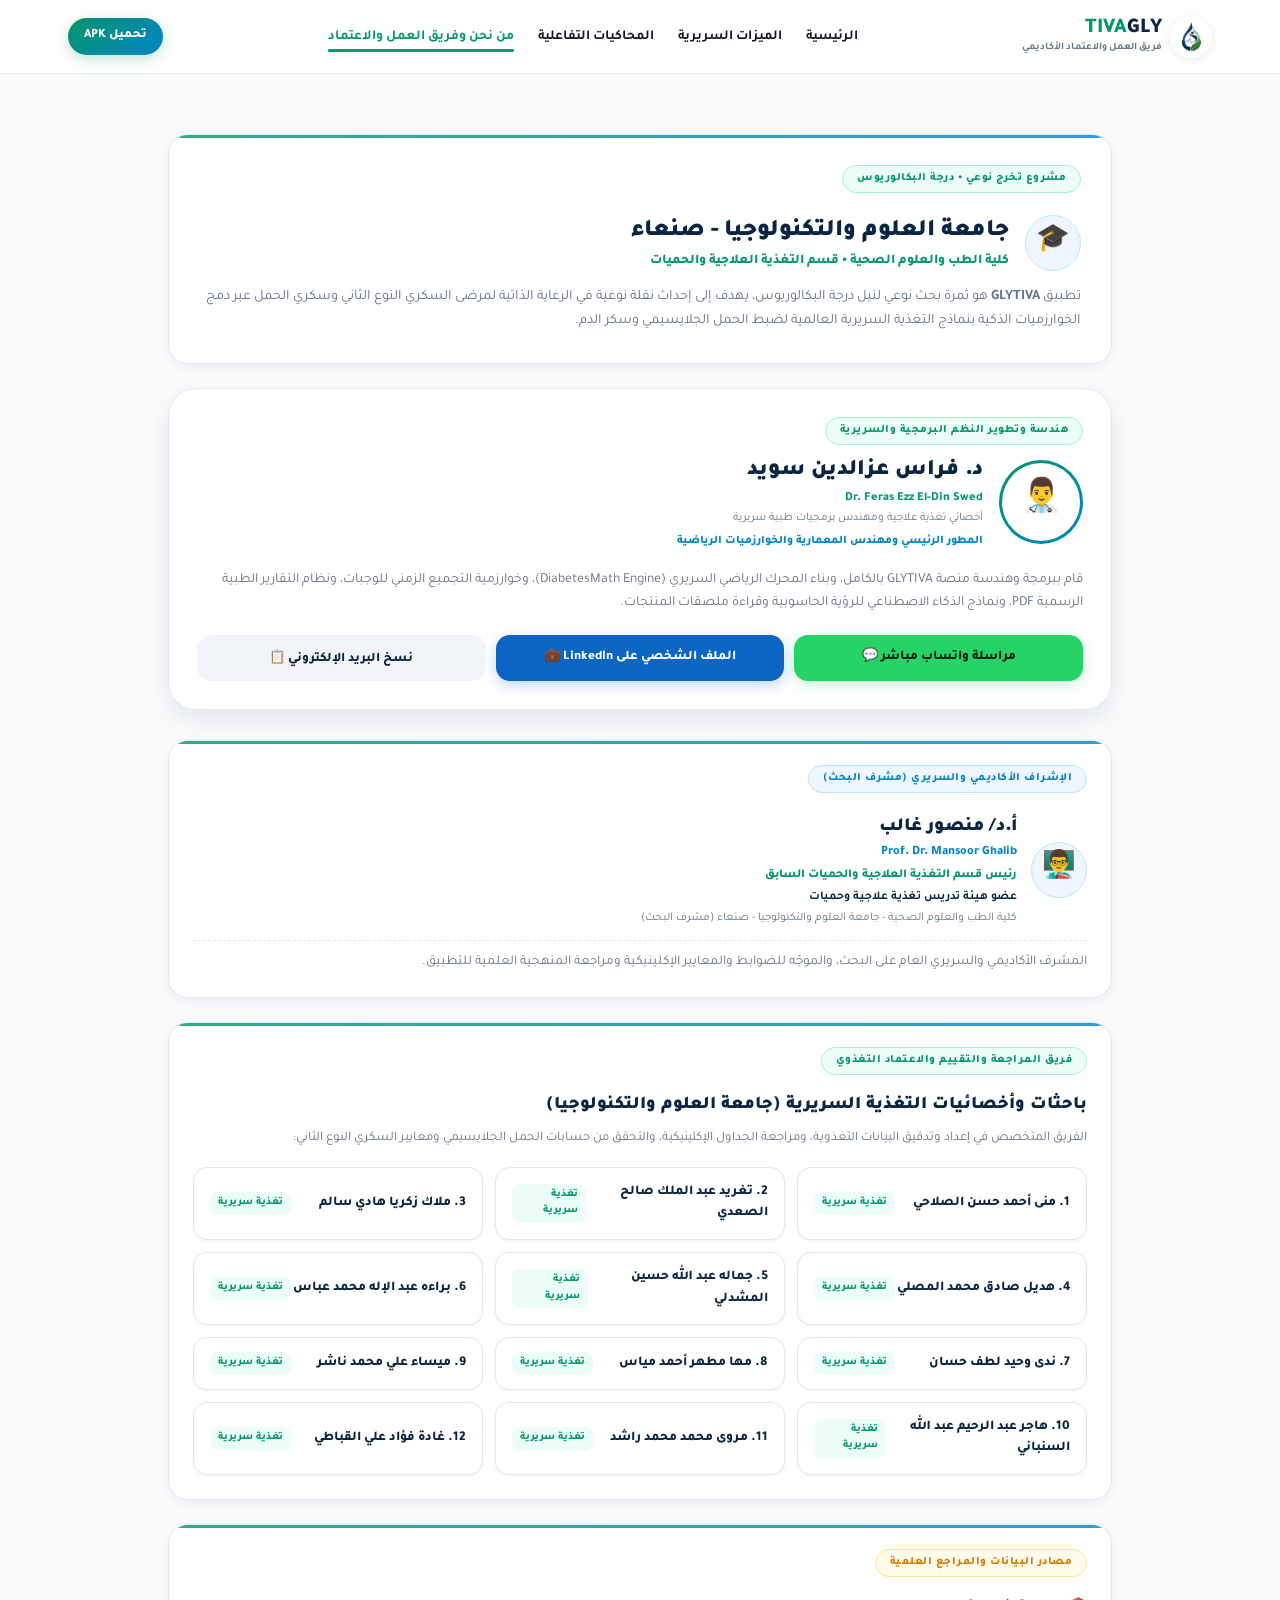
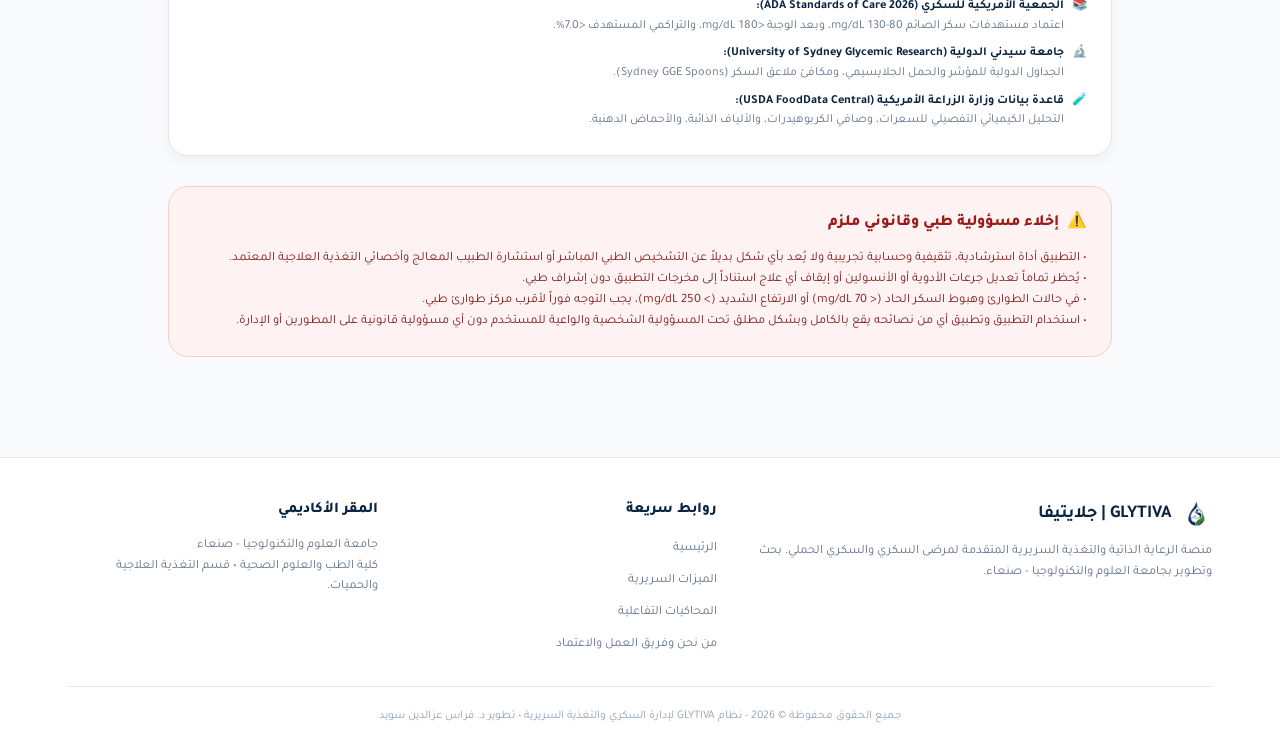
==== about.html @ 6c78ed5d "Update developer title: remove university affiliation" ====
<!DOCTYPE html>
<html lang="ar" dir="rtl">
<head>
  <meta charset="UTF-8">
  <meta name="viewport" content="width=device-width, initial-scale=1.0">
  <title>من نحن والاعتماد الأكاديمي | GLYTIVA جلايتيفا</title>
  <meta name="description" content="فريق العمل، الإشراف الأكاديمي، وباحثو التغذية العلاجية لمشروع GLYTIVA بجامعة العلوم والتكنولوجيا - صنعاء">
  <link rel="icon" type="image/png" href="assets/images/logo.png">
  <link rel="stylesheet" href="css/style.css">
  <link rel="stylesheet" href="css/components.css">
</head>
<body>

  <!-- Site Header -->
  <header class="site-header">
    <div class="container nav-container">
      <a href="index.html" class="brand-logo-link">
        <img src="assets/images/logo.png" alt="GLYTIVA Logo" class="brand-logo-img">
        <div class="brand-text-group">
          <div class="brand-name">
            <span class="gly">GLY</span><span class="tiva">TIVA</span>
          </div>
          <span class="brand-tagline">فريق العمل والاعتماد الأكاديمي</span>
        </div>
      </a>

      <!-- Desktop Nav Menu -->
      <ul class="desktop-nav-menu">
        <li><a href="index.html">الرئيسية</a></li>
        <li><a href="index.html#features">الميزات السريرية</a></li>
        <li><a href="index.html#interactive-suite">المحاكيات التفاعلية</a></li>
        <li><a href="about.html" class="active">من نحن وفريق العمل والاعتماد</a></li>
      </ul>

      <!-- Action & Mobile Toggle -->
      <div class="header-action-btns">
        <a href="index.html#download" class="btn-download-nav">
          <span>تحميل APK</span>
        </a>
        <button class="mobile-menu-toggle" id="mobile-toggle" aria-label="القائمة">
          <span></span>
          <span></span>
          <span></span>
        </button>
      </div>
    </div>

    <!-- Mobile Drawer Menu -->
    <div class="mobile-drawer" id="mobile-drawer">
      <a href="index.html"><span>الرئيسية</span><span>🏠</span></a>
      <a href="index.html#features"><span>الميزات السريرية الـ 7</span><span>✨</span></a>
      <a href="index.html#interactive-suite"><span>المحاكيات التفاعلية</span><span>🧮</span></a>
      <a href="about.html" class="active"><span>من نحن وفريق العمل والاعتماد</span><span>👥</span></a>
      <button type="button" class="btn-hero-primary btn-download-trigger" style="margin-top: 6px; width: 100%; border: none; cursor: pointer; padding: 12px; font-size: 0.9rem;">
        <svg width="18" height="18" viewBox="0 0 24 24" fill="none" stroke="currentColor" stroke-width="2.5"><path d="M21 15v4a2 2 0 0 1-2 2H5a2 2 0 0 1-2-2v-4"/><polyline points="7 10 12 15 17 10"/><line x1="12" y1="15" x2="12" y2="3"/></svg>
        <span>تحميل التطبيق (قريباً بإذن الله)</span>
      </button>
    </div>
  </header>

  <!-- Main Content Container -->
  <main class="section-wrapper bg-subtle">
    <div class="container" style="max-width: 1000px;">

      <!-- Academic Project Banner (UST) -->
      <div class="light-feature-card" style="margin-bottom: 24px; padding: 30px;">
        <span class="section-tag-pill">مشروع تخرج نوعي • درجة البكالوريوس</span>
        <div style="display: flex; flex-wrap: wrap; align-items: center; gap: 16px; margin: 12px 0;">
          <div style="width: 56px; height: 56px; border-radius: 50%; background: #EFF6FF; display: flex; align-items: center; justify-content: center; font-size: 1.8rem; border: 1px solid #BAE6FD;">
            🎓
          </div>
          <div>
            <h1 style="font-size: 1.6rem; font-weight: 900; color: var(--primary-navy);">جامعة العلوم والتكنولوجيا - صنعاء</h1>
            <p style="font-size: 0.9rem; color: var(--accent-emerald); font-weight: 800;">
              كلية الطب والعلوم الصحية • قسم التغذية العلاجية والحميات
            </p>
          </div>
        </div>
        <p style="font-size: 0.95rem; color: var(--text-muted); line-height: 1.7;">
          تطبيق <strong>GLYTIVA</strong> هو ثمرة بحث نوعي لنيل درجة البكالوريوس، يهدف إلى إحداث نقلة نوعية في الرعاية الذاتية لمرضى السكري النوع الثاني وسكري الحمل عبر دمج الخوارزميات الذكية بنماذج التغذية السريرية العالمية لضبط الحمل الجلايسيمي وسكر الدم.
        </p>
      </div>

      <!-- Lead Software Developer Spotlight Card -->
      <div class="developer-profile-hero" id="developer">
        <span class="section-tag-pill">هندسة وتطوير النظم البرمجية والسريرية</span>
        <div class="dev-hero-header">
          <div class="dev-avatar-box">
            <div class="dev-avatar-inner">👨‍⚕️</div>
          </div>
          <div>
            <h2 class="dev-title-name">د. فراس عزالدين سويد</h2>
            <div class="dev-role-badge">Dr. Feras Ezz El-Din Swed</div>
            <div class="dev-uni">أخصائي تغذية علاجية ومهندس برمجيات طبية سريرية</div>
            <div style="font-size: 0.78rem; font-weight: 800; color: var(--primary-blue); margin-top: 4px;">
              المطور الرئيسي ومهندس المعمارية والخوارزميات الرياضية
            </div>
          </div>
        </div>

        <p style="font-size: 0.92rem; color: var(--text-muted); line-height: 1.7; margin-bottom: 20px;">
          قام ببرمجة وهندسة منصة GLYTIVA بالكامل، وبناء المحرك الرياضي السريري (DiabetesMath Engine)، وخوارزمية التجميع الزمني للوجبات، ونظام التقارير الطبية الرسمية PDF، ونماذج الذكاء الاصطناعي للرؤية الحاسوبية وقراءة ملصقات المنتجات.
        </p>

        <div class="dev-action-row">
          <a href="https://wa.me/967737972946" target="_blank" class="btn-contact-light whatsapp">
            <span>مراسلة واتساب مباشر 💬</span>
          </a>
          <a href="https://www.linkedin.com/in/feras-swed-722383205/" target="_blank" class="btn-contact-light linkedin">
            <span>الملف الشخصي على LinkedIn 💼</span>
          </a>
          <button type="button" onclick="copyToClipboard('ferasswed2022@gmail.com', 'تم نسخ البريد الإلكتروني: ferasswed2022@gmail.com')" class="btn-contact-light email" style="cursor: pointer; border: none; font-family: var(--font-ar);">
            <span>نسخ البريد الإلكتروني 📋</span>
          </button>
        </div>
      </div>

      <!-- Academic & Clinical Supervisor -->
      <div class="light-feature-card" style="margin-bottom: 24px;">
        <span class="section-tag-pill" style="background: #EFF6FF; border-color: #BAE6FD; color: #0284C7;">
          الإشراف الأكاديمي والسريري (مشرف البحث)
        </span>
        <div style="display: flex; align-items: center; gap: 14px; margin: 12px 0;">
          <div style="width: 56px; height: 56px; border-radius: 50%; background: #EFF6FF; display: flex; align-items: center; justify-content: center; font-size: 1.8rem; border: 1px solid #BAE6FD; flex-shrink: 0;">
            👨‍🏫
          </div>
          <div>
            <h3 style="font-size: 1.25rem; font-weight: 900; color: var(--primary-navy);">أ.د/ منصور غالب</h3>
            <div style="font-size: 0.85rem; color: #0284C7; font-weight: 800;">Prof. Dr. Mansoor Ghalib</div>
            <div style="font-size: 0.82rem; font-weight: 800; color: var(--accent-emerald); margin-top: 3px;">
              رئيس قسم التغذية العلاجية والحميات السابق
            </div>
            <div style="font-size: 0.8rem; color: var(--primary-navy); font-weight: 700; margin-top: 2px;">
              عضو هيئة تدريس تغذية علاجية وحميات
            </div>
            <div style="font-size: 0.78rem; color: var(--text-muted); margin-top: 2px;">
              كلية الطب والعلوم الصحية - جامعة العلوم والتكنولوجيا - صنعاء (مشرف البحث)
            </div>
          </div>
        </div>
        <p style="font-size: 0.9rem; color: var(--text-muted); line-height: 1.65; margin-top: 10px; border-top: 1px dashed var(--border-subtle); padding-top: 10px;">
          المشرف الأكاديمي والسريري العام على البحث، والموجّه للضوابط والمعايير الإكلينيكية ومراجعة المنهجية العلمية للتطبيق.
        </p>
      </div>

      <!-- Clinical Nutrition Team Honor Board (12 Members) -->
      <div class="light-feature-card" style="margin-bottom: 24px;">
        <span class="section-tag-pill">فريق المراجعة والتقييم والاعتماد التغذوي</span>
        <h3 style="font-size: 1.2rem; font-weight: 900; color: var(--primary-navy); margin: 8px 0;">
          باحثات وأخصائيات التغذية السريرية (جامعة العلوم والتكنولوجيا)
        </h3>
        <p style="font-size: 0.88rem; color: var(--text-muted); margin-bottom: 18px;">
          الفريق المتخصص في إعداد وتدقيق البيانات التغذوية، ومراجعة الجداول الإكلينيكية، والتحقق من حسابات الحمل الجلايسيمي ومعايير السكري النوع الثاني:
        </p>

        <div class="dietitians-grid">
          <div class="dietitian-tile">
            <span class="d-name">1. منى أحمد حسن الصلاحي</span>
            <span class="d-badge">تغذية سريرية</span>
          </div>
          <div class="dietitian-tile">
            <span class="d-name">2. تغريد عبد الملك صالح الصعدي</span>
            <span class="d-badge">تغذية سريرية</span>
          </div>
          <div class="dietitian-tile">
            <span class="d-name">3. ملاك زكريا هادي سالم</span>
            <span class="d-badge">تغذية سريرية</span>
          </div>
          <div class="dietitian-tile">
            <span class="d-name">4. هديل صادق محمد المصلي</span>
            <span class="d-badge">تغذية سريرية</span>
          </div>
          <div class="dietitian-tile">
            <span class="d-name">5. جماله عبد الله حسين المشدلي</span>
            <span class="d-badge">تغذية سريرية</span>
          </div>
          <div class="dietitian-tile">
            <span class="d-name">6. براءه عبد الإله محمد عباس</span>
            <span class="d-badge">تغذية سريرية</span>
          </div>
          <div class="dietitian-tile">
            <span class="d-name">7. ندى وحيد لطف حسان</span>
            <span class="d-badge">تغذية سريرية</span>
          </div>
          <div class="dietitian-tile">
            <span class="d-name">8. مها مطهر أحمد مياس</span>
            <span class="d-badge">تغذية سريرية</span>
          </div>
          <div class="dietitian-tile">
            <span class="d-name">9. ميساء علي محمد ناشر</span>
            <span class="d-badge">تغذية سريرية</span>
          </div>
          <div class="dietitian-tile">
            <span class="d-name">10. هاجر عبد الرحيم عبد الله السنباني</span>
            <span class="d-badge">تغذية سريرية</span>
          </div>
          <div class="dietitian-tile">
            <span class="d-name">11. مروى محمد محمد راشد</span>
            <span class="d-badge">تغذية سريرية</span>
          </div>
          <div class="dietitian-tile">
            <span class="d-name">12. غادة فؤاد علي القباطي</span>
            <span class="d-badge">تغذية سريرية</span>
          </div>
        </div>
      </div>

      <!-- Scientific Data Sources -->
      <div class="light-feature-card">
        <span class="section-tag-pill" style="background: #FFFBEB; border-color: #FDE68A; color: #D97706;">
          مصادر البيانات والمراجع العلمية
        </span>
        <ul class="card-bullet-list" style="margin-top: 12px;">
          <li>
            <span class="check">📚</span>
            <div>
              <strong style="color: var(--primary-navy);">الجمعية الأمريكية للسكري (ADA Standards of Care 2026):</strong>
              <div style="font-size: 0.82rem; color: var(--text-muted);">اعتماد مستهدفات سكر الصائم 80-130 mg/dL، وبعد الوجبة &lt;180 mg/dL، والتراكمي المستهدف &lt;7.0%.</div>
            </div>
          </li>
          <li>
            <span class="check">🔬</span>
            <div>
              <strong style="color: var(--primary-navy);">جامعة سيدني الدولية (University of Sydney Glycemic Research):</strong>
              <div style="font-size: 0.82rem; color: var(--text-muted);">الجداول الدولية للمؤشر والحمل الجلايسيمي، ومكافئ ملاعق السكر (Sydney GGE Spoons).</div>
            </div>
          </li>
          <li>
            <span class="check">🧪</span>
            <div>
              <strong style="color: var(--primary-navy);">قاعدة بيانات وزارة الزراعة الأمريكية (USDA FoodData Central):</strong>
              <div style="font-size: 0.82rem; color: var(--text-muted);">التحليل الكيميائي التفصيلي للسعرات، وصافي الكربوهيدرات، والألياف الذائبة، والأحماض الدهنية.</div>
            </div>
          </li>
        </ul>
      </div>

      <!-- Legal & Medical Disclaimer -->
      <div class="disclaimer-box-light">
        <h4><span>⚠️</span> إخلاء مسؤولية طبي وقانوني ملزم</h4>
        <p>
          • التطبيق أداة استرشادية، تثقيفية وحسابية تجريبية ولا يُعد بأي شكل بديلاً عن التشخيص الطبي المباشر أو استشارة الطبيب المعالج وأخصائي التغذية العلاجية المعتمد.<br>
          • يُحظر تماماً تعديل جرعات الأدوية أو الأنسولين أو إيقاف أي علاج استناداً إلى مخرجات التطبيق دون إشراف طبي.<br>
          • في حالات الطوارئ وهبوط السكر الحاد (&lt; 70 mg/dL) أو الارتفاع الشديد (&gt; 250 mg/dL)، يجب التوجه فوراً لأقرب مركز طوارئ طبي.<br>
          • استخدام التطبيق وتطبيق أي من نصائحه يقع بالكامل وبشكل مطلق تحت المسؤولية الشخصية والواعية للمستخدم دون أي مسؤولية قانونية على المطورين أو الإدارة.
        </p>
      </div>

    </div>
  </main>

  <!-- Site Footer -->
  <footer class="main-site-footer">
    <div class="container">
      <div class="footer-top-grid">
        <div class="footer-col">
          <div style="display: flex; align-items: center; gap: 8px; margin-bottom: 12px;">
            <img src="assets/images/logo.png" alt="GLYTIVA" style="width: 32px; height: 32px; border-radius: 50%;">
            <strong style="font-size: 1.2rem; color: var(--primary-navy);">GLYTIVA | جلايتيفا</strong>
          </div>
          <p style="font-size: 0.85rem; color: var(--text-muted); line-height: 1.6;">
            منصة الرعاية الذاتية والتغذية السريرية المتقدمة لمرضى السكري والسكري الحملي. بحث وتطوير بجامعة العلوم والتكنولوجيا - صنعاء.
          </p>
        </div>

        <div class="footer-col">
          <h4>روابط سريعة</h4>
          <ul class="footer-links">
            <li><a href="index.html">الرئيسية</a></li>
            <li><a href="index.html#features">الميزات السريرية</a></li>
            <li><a href="index.html#interactive-suite">المحاكيات التفاعلية</a></li>
            <li><a href="about.html">من نحن وفريق العمل والاعتماد</a></li>
          </ul>
        </div>

        <div class="footer-col">
          <h4>المقر الأكاديمي</h4>
          <p style="font-size: 0.85rem; color: var(--text-muted); line-height: 1.6;">
            جامعة العلوم والتكنولوجيا - صنعاء<br>
            كلية الطب والعلوم الصحية • قسم التغذية العلاجية والحميات.
          </p>
        </div>
      </div>

      <div class="footer-bottom-bar">
        جميع الحقوق محفوظة © 2026 - نظام GLYTIVA لإدارة السكري والتغذية السريرية • تطوير د. فراس عزالدين سويد
      </div>
    </div>
  </footer>

  <script src="js/main.js"></script>
</body>
</html>
---- css/style.css ----
/* ==========================================================================
   GLYTIVA | جلايتيفا - Luxury Light Medical SaaS Landing Page Stylesheet
   Full-Width Responsive Web Design (Mobile-First & Desktop Optimized)
   ========================================================================== */

@import url('https://fonts.googleapis.com/css2?family=Tajawal:wght@300;400;500;700;800;900&family=Plus+Jakarta+Sans:wght@400;600;700;800&display=swap');

:root {
  /* Clean Light Medical Palette */
  --bg-body: #F8FAFC;
  --bg-surface: #FFFFFF;
  --bg-subtle: #F1F5F9;
  --bg-emerald-soft: #ECFDF5;
  --bg-sky-soft: #F0F9FF;
  --bg-red-soft: #FEF2F2;
  --bg-gold-soft: #FFFBEB;

  --text-main: #0F172A;
  --text-heading: #0A2540;
  --text-muted: #64748B;
  --text-light: #94A3B8;

  --primary-navy: #0A2540;
  --primary-blue: #0284C7;
  --primary-blue-dark: #0369A1;
  --accent-emerald: #059669;
  --accent-emerald-light: #10B981;
  --accent-mint: #0D9488;
  --accent-gold: #D97706;
  --accent-red: #DC2626;

  --border-subtle: #E2E8F0;
  --border-medium: #CBD5E1;
  --border-emerald: #A7F3D0;
  --border-sky: #BAE6FD;

  --font-ar: 'Tajawal', -apple-system, BlinkMacSystemFont, sans-serif;
  --font-en: 'Plus Jakarta Sans', sans-serif;

  --shadow-xs: 0 1px 3px rgba(0, 0, 0, 0.05);
  --shadow-sm: 0 4px 12px rgba(15, 23, 42, 0.05);
  --shadow-md: 0 10px 25px rgba(15, 23, 42, 0.08);
  --shadow-lg: 0 20px 40px rgba(15, 23, 42, 0.12);
  --shadow-emerald: 0 8px 25px rgba(5, 150, 105, 0.2);

  --radius-sm: 8px;
  --radius-md: 14px;
  --radius-lg: 20px;
  --radius-xl: 28px;
  --radius-full: 9999px;

  --header-height: 74px;
}

/* --------------------------------------------------------------------------
   Reset & Global Typography
   -------------------------------------------------------------------------- */
*, *::before, *::after {
  box-sizing: border-box;
  margin: 0;
  padding: 0;
  -webkit-tap-highlight-color: transparent;
}

html {
  font-family: var(--font-ar);
  direction: rtl;
  text-align: right;
  background-color: var(--bg-body);
  color: var(--text-main);
  scroll-behavior: smooth;
  font-size: 15px;
}

body {
  min-height: 100vh;
  background-color: var(--bg-body);
  color: var(--text-main);
  overflow-x: hidden;
  line-height: 1.6;
}

/* Standard Container */
.container {
  width: 100%;
  max-width: 1200px;
  margin: 0 auto;
  padding: 0 18px;
}

@media (min-width: 768px) {
  .container {
    padding: 0 28px;
  }
}

/* --------------------------------------------------------------------------
   Top Navigation Bar (Full Responsive & Mobile Perfect)
   -------------------------------------------------------------------------- */
.site-header {
  position: sticky;
  top: 0;
  width: 100%;
  height: var(--header-height);
  background: rgba(255, 255, 255, 0.95);
  backdrop-filter: blur(16px);
  -webkit-backdrop-filter: blur(16px);
  border-bottom: 1px solid var(--border-subtle);
  z-index: 1000;
  transition: all 0.3s ease;
}

.site-header .nav-container {
  display: flex;
  align-items: center;
  justify-content: space-between;
  height: 100%;
  gap: 12px;
}

.brand-logo-link {
  display: flex;
  align-items: center;
  gap: 8px;
  text-decoration: none;
  min-width: 0;
  flex-shrink: 1;
}

.brand-logo-img {
  width: 36px;
  height: 36px;
  border-radius: var(--radius-full);
  background: #FFFFFF;
  padding: 2px;
  box-shadow: 0 2px 8px rgba(0, 0, 0, 0.08);
  object-fit: contain;
  flex-shrink: 0;
}

@media (min-width: 768px) {
  .brand-logo-img {
    width: 42px;
    height: 42px;
  }
}

.brand-text-group {
  display: flex;
  flex-direction: column;
  min-width: 0;
}

.brand-name {
  font-size: 1.25rem;
  font-weight: 900;
  line-height: 1.1;
  display: flex;
  align-items: center;
  white-space: nowrap;
}

@media (min-width: 768px) {
  .brand-name {
    font-size: 1.4rem;
  }
}

.brand-name .gly {
  color: var(--primary-navy);
}

.brand-name .tiva {
  color: var(--accent-emerald);
}

.brand-tagline {
  font-size: 0.68rem;
  color: var(--text-muted);
  font-weight: 700;
  white-space: nowrap;
  display: none; /* Hide on mobile to avoid line breaking */
}

@media (min-width: 768px) {
  .brand-tagline {
    display: block; /* Show on tablets and desktop */
  }
}

/* Desktop Navigation Menu */
.desktop-nav-menu {
  display: none;
  align-items: center;
  gap: 24px;
  list-style: none;
}

.desktop-nav-menu a {
  text-decoration: none;
  color: var(--text-main);
  font-weight: 700;
  font-size: 0.92rem;
  transition: color 0.2s ease;
  position: relative;
  padding: 4px 0;
  white-space: nowrap;
}

.desktop-nav-menu a:hover,
.desktop-nav-menu a.active {
  color: var(--accent-emerald);
}

.desktop-nav-menu a.active::after {
  content: '';
  position: absolute;
  bottom: -4px;
  left: 0;
  width: 100%;
  height: 2.5px;
  background: var(--accent-emerald);
  border-radius: 2px;
}

.header-action-btns {
  display: flex;
  align-items: center;
  gap: 8px;
  flex-shrink: 0;
}

.btn-download-nav {
  background: linear-gradient(135deg, #059669 0%, #0284C7 100%);
  color: #FFFFFF;
  font-weight: 800;
  font-size: 0.85rem;
  padding: 8px 16px;
  border-radius: var(--radius-full);
  text-decoration: none;
  display: none; /* Hidden on small mobile screens to keep header ultra clean */
  align-items: center;
  gap: 6px;
  box-shadow: 0 4px 14px rgba(5, 150, 105, 0.25);
  white-space: nowrap;
  transition: transform 0.2s ease, box-shadow 0.2s ease;
}

@media (min-width: 576px) {
  .btn-download-nav {
    display: inline-flex; /* Shown on screens >= 576px */
  }
}

.btn-download-nav:hover {
  transform: translateY(-1px);
  box-shadow: 0 6px 18px rgba(5, 150, 105, 0.35);
}

/* Mobile Hamburger Toggle */
.mobile-menu-toggle {
  display: flex;
  flex-direction: column;
  justify-content: center;
  align-items: center;
  width: 40px;
  height: 40px;
  border-radius: var(--radius-sm);
  background: var(--bg-subtle);
  border: 1px solid var(--border-subtle);
  cursor: pointer;
  gap: 5px;
  padding: 8px;
  flex-shrink: 0;
}

.mobile-menu-toggle span {
  width: 20px;
  height: 2px;
  background-color: var(--primary-navy);
  border-radius: 2px;
  transition: all 0.3s ease;
}

.mobile-menu-toggle.open span:nth-child(1) {
  transform: translateY(7px) rotate(45deg);
}

.mobile-menu-toggle.open span:nth-child(2) {
  opacity: 0;
}

.mobile-menu-toggle.open span:nth-child(3) {
  transform: translateY(-7px) rotate(-45deg);
}

/* Mobile Drawer */
.mobile-drawer {
  position: fixed;
  top: var(--header-height);
  right: 0;
  width: 100%;
  background: #FFFFFF;
  border-bottom: 1px solid var(--border-subtle);
  box-shadow: var(--shadow-lg);
  padding: 20px;
  display: none;
  flex-direction: column;
  gap: 14px;
  z-index: 999;
  animation: slideDown 0.25s ease forwards;
}

.mobile-drawer.show {
  display: flex;
}

@keyframes slideDown {
  from { opacity: 0; transform: translateY(-10px); }
  to { opacity: 1; transform: translateY(0); }
}

.mobile-drawer a {
  text-decoration: none;
  color: var(--text-main);
  font-weight: 700;
  font-size: 1rem;
  padding: 10px 14px;
  border-radius: var(--radius-sm);
  transition: background-color 0.2s ease;
  display: flex;
  align-items: center;
  justify-content: space-between;
}

.mobile-drawer a:hover,
.mobile-drawer a.active {
  background-color: var(--bg-emerald-soft);
  color: var(--accent-emerald);
}

@media (min-width: 992px) {
  .desktop-nav-menu {
    display: flex;
  }
  .mobile-menu-toggle {
    display: none;
  }
}

/* --------------------------------------------------------------------------
   Hero Section (Light Luxury Medical)
   -------------------------------------------------------------------------- */
.hero-web-section {
  padding: 40px 0 50px;
  background: linear-gradient(180deg, #F8FAFC 0%, #EFF6FF 50%, #F0FDF4 100%);
  position: relative;
  overflow: hidden;
}

.hero-grid {
  display: grid;
  grid-template-columns: 1fr;
  gap: 36px;
  align-items: center;
}

@media (min-width: 992px) {
  .hero-grid {
    grid-template-columns: 1.15fr 0.85fr;
    gap: 48px;
    padding: 20px 0;
  }
}

.hero-content {
  text-align: center;
}

@media (min-width: 992px) {
  .hero-content {
    text-align: right;
  }
}

.badge-ada-pill {
  display: inline-flex;
  align-items: center;
  gap: 8px;
  padding: 6px 14px;
  background: #FFFFFF;
  border: 1px solid var(--border-emerald);
  border-radius: var(--radius-full);
  color: var(--accent-emerald);
  font-size: 0.78rem;
  font-weight: 800;
  box-shadow: var(--shadow-xs);
  margin-bottom: 18px;
}

.badge-ada-pill .pulse-indicator {
  width: 8px;
  height: 8px;
  border-radius: 50%;
  background-color: var(--accent-emerald);
  box-shadow: 0 0 8px rgba(5, 150, 105, 0.6);
}

.hero-web-title {
  font-size: 2.1rem;
  font-weight: 900;
  color: var(--primary-navy);
  line-height: 1.28;
  margin-bottom: 16px;
  letter-spacing: -0.5px;
}

@media (min-width: 768px) {
  .hero-web-title {
    font-size: 2.85rem;
  }
}

.hero-web-title .gradient-text {
  background: linear-gradient(135deg, #059669 0%, #0284C7 100%);
  -webkit-background-clip: text;
  -webkit-text-fill-color: transparent;
}

.hero-web-desc {
  font-size: 1rem;
  color: var(--text-muted);
  line-height: 1.7;
  margin-bottom: 26px;
  max-width: 620px;
}

@media (max-width: 991px) {
  .hero-web-desc {
    margin-left: auto;
    margin-right: auto;
  }
}

.hero-buttons-group {
  display: flex;
  flex-direction: column;
  gap: 12px;
  margin-bottom: 30px;
}

@media (min-width: 480px) {
  .hero-buttons-group {
    flex-direction: row;
    justify-content: center;
  }
}

@media (min-width: 992px) {
  .hero-buttons-group {
    justify-content: flex-start;
  }
}

.btn-hero-primary {
  background: linear-gradient(135deg, #059669 0%, #0284C7 100%);
  color: #FFFFFF;
  font-weight: 800;
  font-size: 1rem;
  padding: 14px 26px;
  border-radius: var(--radius-md);
  text-decoration: none;
  display: inline-flex;
  align-items: center;
  justify-content: center;
  gap: 10px;
  box-shadow: var(--shadow-emerald);
  transition: all 0.25s ease;
}

.btn-hero-primary:hover {
  transform: translateY(-2px);
  box-shadow: 0 12px 28px rgba(5, 150, 105, 0.3);
}

.btn-hero-secondary {
  background: #FFFFFF;
  color: var(--primary-navy);
  font-weight: 700;
  font-size: 0.95rem;
  padding: 14px 22px;
  border-radius: var(--radius-md);
  text-decoration: none;
  display: inline-flex;
  align-items: center;
  justify-content: center;
  gap: 8px;
  border: 1px solid var(--border-medium);
  box-shadow: var(--shadow-xs);
  transition: all 0.2s ease;
}

.btn-hero-secondary:hover {
  background: var(--bg-subtle);
  border-color: var(--text-muted);
}

/* Hero Stats Bar */
.hero-stats-row {
  display: grid;
  grid-template-columns: repeat(3, 1fr);
  gap: 12px;
  background: #FFFFFF;
  border: 1px solid var(--border-subtle);
  border-radius: var(--radius-lg);
  padding: 16px 12px;
  box-shadow: var(--shadow-sm);
}

.hero-stat-card {
  text-align: center;
}

.hero-stat-card .num {
  font-size: 1.35rem;
  font-weight: 900;
  color: var(--primary-navy);
  display: block;
}

.hero-stat-card .lbl {
  font-size: 0.7rem;
  color: var(--text-muted);
  font-weight: 700;
}

/* Hero Visual Graphic (Realistic App Showcase) */
.hero-visual-card {
  background: #FFFFFF;
  border: 1px solid var(--border-subtle);
  border-radius: var(--radius-xl);
  padding: 20px;
  box-shadow: var(--shadow-lg);
  position: relative;
}

.visual-top-chip {
  display: flex;
  align-items: center;
  justify-content: space-between;
  padding-bottom: 14px;
  margin-bottom: 14px;
  border-bottom: 1px solid var(--border-subtle);
}

.glucose-hero-widget {
  background: var(--bg-emerald-soft);
  border: 1px solid var(--border-emerald);
  border-radius: var(--radius-md);
  padding: 14px;
  margin-bottom: 14px;
}

.glucose-hero-widget .val-row {
  display: flex;
  justify-content: space-between;
  align-items: baseline;
}

.glucose-hero-widget .huge-val {
  font-size: 2rem;
  font-weight: 900;
  color: var(--accent-emerald);
}

.macro-hero-grid {
  display: grid;
  grid-template-columns: repeat(2, 1fr);
  gap: 10px;
}

.macro-mini-tile {
  background: var(--bg-subtle);
  border-radius: var(--radius-sm);
  padding: 10px;
}

.macro-mini-tile .t-title {
  font-size: 0.7rem;
  color: var(--text-muted);
  font-weight: 700;
}

.macro-mini-tile .t-val {
  font-size: 1rem;
  font-weight: 900;
  color: var(--primary-navy);
}

/* --------------------------------------------------------------------------
   Section Headers (Global)
   -------------------------------------------------------------------------- */
.section-wrapper {
  padding: 60px 0;
}

.section-wrapper.bg-white {
  background: #FFFFFF;
}

.section-wrapper.bg-subtle {
  background: #F8FAFC;
}

.section-title-wrap {
  text-align: center;
  margin-bottom: 40px;
  max-width: 680px;
  margin-left: auto;
  margin-right: auto;
}

.section-tag-pill {
  font-size: 0.75rem;
  font-weight: 800;
  color: var(--accent-emerald);
  background: var(--bg-emerald-soft);
  border: 1px solid var(--border-emerald);
  padding: 4px 14px;
  border-radius: var(--radius-full);
  display: inline-block;
  margin-bottom: 8px;
  text-transform: uppercase;
  letter-spacing: 0.5px;
}

.section-main-heading {
  font-size: 1.8rem;
  font-weight: 900;
  color: var(--primary-navy);
  line-height: 1.3;
  margin-bottom: 10px;
}

@media (min-width: 768px) {
  .section-main-heading {
    font-size: 2.2rem;
  }
}

.section-sub-desc {
  font-size: 0.95rem;
  color: var(--text-muted);
  line-height: 1.6;
}

/* --------------------------------------------------------------------------
   Core Features Grid (7 Pillars)
   -------------------------------------------------------------------------- */
.features-grid-3col {
  display: grid;
  grid-template-columns: 1fr;
  gap: 20px;
}

@media (min-width: 640px) {
  .features-grid-3col {
    grid-template-columns: repeat(2, 1fr);
  }
}

@media (min-width: 1024px) {
  .features-grid-3col {
    grid-template-columns: repeat(3, 1fr);
  }
}

.light-feature-card {
  background: #FFFFFF;
  border: 1px solid var(--border-subtle);
  border-radius: var(--radius-lg);
  padding: 24px;
  box-shadow: var(--shadow-sm);
  transition: transform 0.25s ease, box-shadow 0.25s ease, border-color 0.25s ease;
  position: relative;
  overflow: hidden;
}

.light-feature-card:hover {
  transform: translateY(-4px);
  box-shadow: var(--shadow-md);
  border-color: var(--accent-emerald-light);
}

.light-feature-card::before {
  content: '';
  position: absolute;
  top: 0;
  right: 0;
  width: 100%;
  height: 3px;
  background: linear-gradient(90deg, #059669 0%, #0284C7 100%);
  opacity: 0.8;
}

.light-feature-card.red-border::before {
  background: #DC2626;
}

.card-icon-container {
  width: 50px;
  height: 50px;
  border-radius: var(--radius-md);
  display: flex;
  align-items: center;
  justify-content: center;
  font-size: 1.5rem;
  margin-bottom: 16px;
}

.card-icon-container.emerald {
  background: var(--bg-emerald-soft);
  color: var(--accent-emerald);
}

.card-icon-container.sky {
  background: var(--bg-sky-soft);
  color: var(--primary-blue);
}

.card-icon-container.red {
  background: var(--bg-red-soft);
  color: var(--accent-red);
}

.card-icon-container.gold {
  background: var(--bg-gold-soft);
  color: var(--accent-gold);
}

.card-heading {
  font-size: 1.15rem;
  font-weight: 800;
  color: var(--primary-navy);
  margin-bottom: 6px;
}

.card-subtag {
  font-size: 0.72rem;
  font-weight: 700;
  color: var(--accent-emerald);
  display: block;
  margin-bottom: 10px;
}

.card-body-paragraph {
  font-size: 0.88rem;
  color: var(--text-muted);
  line-height: 1.6;
}

/* Bullet list inside card */
.card-bullet-list {
  list-style: none;
  margin-top: 14px;
  display: flex;
  flex-direction: column;
  gap: 8px;
}

.card-bullet-list li {
  display: flex;
  align-items: flex-start;
  gap: 8px;
  font-size: 0.82rem;
  color: var(--text-main);
}

.card-bullet-list li span.check {
  color: var(--accent-emerald);
  font-weight: bold;
}

/* --------------------------------------------------------------------------
   Interactive Tools Section (Light SaaS Simulator)
   -------------------------------------------------------------------------- */
.interactive-light-box {
  background: #FFFFFF;
  border: 1px solid var(--border-subtle);
  border-radius: var(--radius-xl);
  box-shadow: var(--shadow-lg);
  padding: 24px;
  max-width: 800px;
  margin: 0 auto;
}

@media (min-width: 768px) {
  .interactive-light-box {
    padding: 36px;
  }
}

.tab-nav-row {
  display: flex;
  gap: 8px;
  background: var(--bg-subtle);
  padding: 6px;
  border-radius: var(--radius-md);
  margin-bottom: 24px;
  overflow-x: auto;
}

.tab-nav-btn {
  flex: 1;
  border: none;
  background: transparent;
  color: var(--text-muted);
  font-family: var(--font-ar);
  font-size: 0.88rem;
  font-weight: 800;
  padding: 10px 12px;
  border-radius: var(--radius-sm);
  cursor: pointer;
  transition: all 0.2s ease;
  white-space: nowrap;
  text-align: center;
}

.tab-nav-btn.active {
  background: #FFFFFF;
  color: var(--primary-navy);
  box-shadow: var(--shadow-sm);
}

.tool-view-panel {
  display: none;
}

.tool-view-panel.active {
  display: block;
  animation: fadeIn 0.3s ease;
}

/* Form Styles */
.light-form-group {
  margin-bottom: 18px;
}

.light-form-label {
  display: flex;
  justify-content: space-between;
  font-size: 0.85rem;
  font-weight: 800;
  color: var(--primary-navy);
  margin-bottom: 8px;
}

.light-select, .light-input, .light-textarea {
  width: 100%;
  background: #FFFFFF;
  border: 1px solid var(--border-medium);
  border-radius: var(--radius-md);
  padding: 12px 16px;
  font-family: var(--font-ar);
  font-size: 0.92rem;
  color: var(--text-main);
  outline: none;
  transition: border-color 0.2s ease, box-shadow 0.2s ease;
}

.light-select:focus, .light-input:focus, .light-textarea:focus {
  border-color: var(--accent-emerald);
  box-shadow: 0 0 0 3px rgba(5, 150, 105, 0.15);
}

/* Calculator Result Panel */
.calc-output-box {
  background: var(--bg-subtle);
  border: 1px solid var(--border-subtle);
  border-radius: var(--radius-lg);
  padding: 20px;
  margin-top: 20px;
}

.metrics-summary-grid {
  display: grid;
  grid-template-columns: repeat(3, 1fr);
  gap: 10px;
  text-align: center;
  margin-bottom: 14px;
}

.metric-card-light {
  background: #FFFFFF;
  border: 1px solid var(--border-subtle);
  border-radius: var(--radius-md);
  padding: 12px 6px;
  box-shadow: var(--shadow-xs);
}

.metric-card-light .val {
  font-size: 1.35rem;
  font-weight: 900;
  color: var(--primary-navy);
  display: block;
}

.metric-card-light .lbl {
  font-size: 0.72rem;
  color: var(--text-muted);
  font-weight: 700;
}

.pairing-alert-pill {
  background: var(--bg-emerald-soft);
  border: 1px solid var(--border-emerald);
  border-radius: var(--radius-md);
  padding: 12px 16px;
  font-size: 0.85rem;
  color: var(--accent-emerald);
  line-height: 1.55;
  font-weight: 600;
}

/* --------------------------------------------------------------------------
   Team Honor Board & Profile Spotlight (About & Contact)
   -------------------------------------------------------------------------- */
.developer-profile-hero {
  background: #FFFFFF;
  border: 1px solid var(--border-subtle);
  border-radius: var(--radius-xl);
  padding: 28px;
  box-shadow: var(--shadow-md);
  margin-bottom: 30px;
}

.dev-hero-header {
  display: flex;
  flex-direction: column;
  gap: 16px;
  align-items: center;
  text-align: center;
  margin-bottom: 18px;
}

@media (min-width: 640px) {
  .dev-hero-header {
    flex-direction: row;
    text-align: right;
  }
}

.dev-avatar-box {
  width: 84px;
  height: 84px;
  border-radius: 50%;
  background: linear-gradient(135deg, #059669 0%, #0284C7 100%);
  padding: 3px;
  flex-shrink: 0;
}

.dev-avatar-inner {
  width: 100%;
  height: 100%;
  background: #FFFFFF;
  border-radius: 50%;
  display: flex;
  align-items: center;
  justify-content: center;
  font-size: 2.2rem;
}

.dev-title-name {
  font-size: 1.5rem;
  font-weight: 900;
  color: var(--primary-navy);
}

.dev-role-badge {
  font-size: 0.82rem;
  font-weight: 800;
  color: var(--accent-emerald);
}

.dev-uni {
  font-size: 0.78rem;
  color: var(--text-muted);
}

.dev-action-row {
  display: flex;
  flex-wrap: wrap;
  gap: 10px;
  margin-top: 18px;
}

.btn-contact-light {
  flex: 1;
  min-width: 160px;
  display: inline-flex;
  align-items: center;
  justify-content: center;
  gap: 8px;
  padding: 12px 18px;
  border-radius: var(--radius-md);
  text-decoration: none;
  font-weight: 800;
  font-size: 0.88rem;
  transition: all 0.2s ease;
}

.btn-contact-light.whatsapp {
  background: #25D366;
  color: #03200C;
  box-shadow: 0 4px 14px rgba(37, 211, 102, 0.25);
}

.btn-contact-light.linkedin {
  background: #0A66C2;
  color: #FFFFFF;
  box-shadow: 0 4px 14px rgba(10, 102, 194, 0.25);
}

.btn-contact-light.email {
  background: var(--bg-subtle);
  color: var(--primary-navy);
  border: 1px solid var(--border-medium);
}

/* 12 Dietitians Grid (Light Theme) */
.dietitians-grid {
  display: grid;
  grid-template-columns: 1fr;
  gap: 12px;
}

@media (min-width: 640px) {
  .dietitians-grid {
    grid-template-columns: repeat(2, 1fr);
  }
}

@media (min-width: 1024px) {
  .dietitians-grid {
    grid-template-columns: repeat(3, 1fr);
  }
}

.dietitian-tile {
  background: #FFFFFF;
  border: 1px solid var(--border-subtle);
  border-radius: var(--radius-md);
  padding: 14px 16px;
  display: flex;
  align-items: center;
  justify-content: space-between;
  box-shadow: var(--shadow-xs);
  transition: border-color 0.2s ease;
}

.dietitian-tile:hover {
  border-color: var(--border-emerald);
}

.dietitian-tile .d-name {
  font-weight: 800;
  font-size: 0.9rem;
  color: var(--primary-navy);
}

.dietitian-tile .d-badge {
  font-size: 0.7rem;
  font-weight: 800;
  color: var(--accent-emerald);
  background: var(--bg-emerald-soft);
  padding: 3px 8px;
  border-radius: var(--radius-sm);
}

/* --------------------------------------------------------------------------
   CTA Download Banner (Light & High Impact)
   -------------------------------------------------------------------------- */
.download-cta-banner {
  background: linear-gradient(135deg, #0A2540 0%, #0F3B5F 100%);
  border-radius: var(--radius-xl);
  padding: 40px 24px;
  text-align: center;
  color: #FFFFFF;
  box-shadow: var(--shadow-lg);
  margin: 40px 0;
}

.download-cta-banner h2 {
  font-size: 1.8rem;
  font-weight: 900;
  margin-bottom: 10px;
}

.download-cta-banner p {
  font-size: 0.95rem;
  color: #CBD5E1;
  max-width: 580px;
  margin: 0 auto 24px;
}

/* --------------------------------------------------------------------------
   Footer Section (Clean & Complete)
   -------------------------------------------------------------------------- */
.main-site-footer {
  background: #FFFFFF;
  border-top: 1px solid var(--border-subtle);
  padding: 40px 0 20px;
  margin-top: 40px;
}

.footer-top-grid {
  display: grid;
  grid-template-columns: 1fr;
  gap: 30px;
  margin-bottom: 30px;
}

@media (min-width: 768px) {
  .footer-top-grid {
    grid-template-columns: 1.5fr 1fr 1fr;
  }
}

.footer-col h4 {
  font-size: 1rem;
  font-weight: 800;
  color: var(--primary-navy);
  margin-bottom: 14px;
}

.footer-links {
  list-style: none;
  display: flex;
  flex-direction: column;
  gap: 8px;
}

.footer-links a {
  text-decoration: none;
  color: var(--text-muted);
  font-size: 0.85rem;
  transition: color 0.2s ease;
}

.footer-links a:hover {
  color: var(--accent-emerald);
}

.footer-bottom-bar {
  border-top: 1px solid var(--border-subtle);
  padding-top: 20px;
  text-align: center;
  font-size: 0.78rem;
  color: var(--text-light);
}

/* --------------------------------------------------------------------------
   Toast Notice
   -------------------------------------------------------------------------- */
.toast-popup {
  position: fixed;
  bottom: 24px;
  left: 50%;
  transform: translateX(-50%) translateY(100px);
  background: var(--primary-navy);
  color: #FFFFFF;
  padding: 12px 24px;
  border-radius: var(--radius-full);
  font-size: 0.88rem;
  font-weight: 800;
  box-shadow: var(--shadow-lg);
  z-index: 2000;
  opacity: 0;
  pointer-events: none;
  transition: all 0.3s cubic-bezier(0.34, 1.56, 0.64, 1);
  display: flex;
  align-items: center;
  gap: 10px;
}

.toast-popup.show {
  transform: translateX(-50%) translateY(0);
  opacity: 1;
  pointer-events: auto;
}
---- css/components.css ----
/* ==========================================================================
   GLYTIVA | Components & Interactive Elements (Light SaaS Theme)
   ========================================================================== */

/* Hypo Rescue Timer (Light Theme) */
.hypo-timer-huge {
  font-family: var(--font-en);
  font-size: 3rem;
  font-weight: 900;
  color: #DC2626;
  text-align: center;
  letter-spacing: 2px;
  margin: 12px 0;
}

.hypo-cards-grid {
  display: grid;
  grid-template-columns: repeat(3, 1fr);
  gap: 10px;
  margin-top: 18px;
}

.hypo-item-card {
  background: var(--bg-red-soft);
  border: 1px solid #FECACA;
  border-radius: var(--radius-md);
  padding: 14px 8px;
  text-align: center;
  font-size: 0.78rem;
  color: #991B1B;
}

.hypo-item-card .icon {
  font-size: 1.8rem;
  display: block;
  margin-bottom: 6px;
}

/* Range Slider Styling */
.light-range-slider {
  -webkit-appearance: none;
  appearance: none;
  width: 100%;
  height: 8px;
  border-radius: 4px;
  background: var(--border-medium);
  outline: none;
}

.light-range-slider::-webkit-slider-thumb {
  -webkit-appearance: none;
  appearance: none;
  width: 22px;
  height: 22px;
  border-radius: 50%;
  background: var(--accent-emerald);
  cursor: pointer;
  box-shadow: 0 2px 8px rgba(5, 150, 105, 0.4);
}

.slider-counter-badge {
  font-size: 0.88rem;
  font-weight: 800;
  color: var(--accent-emerald);
  background: var(--bg-emerald-soft);
  padding: 4px 10px;
  border-radius: var(--radius-sm);
  border: 1px solid var(--border-emerald);
}

/* TIR Segment Bar (Light Theme) */
.tir-bar-light {
  height: 26px;
  border-radius: var(--radius-full);
  overflow: hidden;
  display: flex;
  margin: 14px 0;
  background: var(--border-subtle);
  border: 1px solid var(--border-medium);
}

.tir-seg-red {
  background: #EF4444;
  height: 100%;
  transition: width 0.3s ease;
}

.tir-seg-green {
  background: #10B981;
  height: 100%;
  transition: width 0.3s ease;
}

.tir-seg-gold {
  background: #F59E0B;
  height: 100%;
  transition: width 0.3s ease;
}

.tir-legend-flex {
  display: flex;
  flex-wrap: wrap;
  justify-content: space-between;
  font-size: 0.78rem;
  color: var(--text-muted);
  margin-top: 10px;
}

.tir-legend-item {
  display: flex;
  align-items: center;
  gap: 6px;
}

.legend-dot {
  width: 10px;
  height: 10px;
  border-radius: 50%;
}

.legend-dot.red { background: #EF4444; }
.legend-dot.green { background: #10B981; }
.legend-dot.gold { background: #F59E0B; }

/* Accordion Component (Light Theme) */
.light-accordion-group {
  display: flex;
  flex-direction: column;
  gap: 12px;
}

.light-accordion-card {
  background: #FFFFFF;
  border: 1px solid var(--border-subtle);
  border-radius: var(--radius-md);
  overflow: hidden;
  box-shadow: var(--shadow-xs);
  transition: all 0.25s ease;
}

.light-accordion-card.active {
  border-color: var(--accent-emerald-light);
  box-shadow: var(--shadow-sm);
}

.light-accordion-header {
  width: 100%;
  background: transparent;
  border: none;
  padding: 18px 20px;
  display: flex;
  align-items: center;
  justify-content: space-between;
  color: var(--primary-navy);
  font-family: var(--font-ar);
  font-size: 1rem;
  font-weight: 800;
  cursor: pointer;
  text-align: right;
  gap: 12px;
}

.light-accordion-header .arrow {
  font-size: 0.85rem;
  color: var(--text-muted);
  transition: transform 0.3s ease;
  flex-shrink: 0;
}

.light-accordion-card.active .arrow {
  transform: rotate(180deg);
  color: var(--accent-emerald);
}

.light-accordion-body {
  max-height: 0;
  overflow: hidden;
  transition: max-height 0.3s ease-out, padding 0.3s ease;
  padding: 0 20px;
  font-size: 0.9rem;
  color: var(--text-muted);
  line-height: 1.65;
}

.light-accordion-card.active .light-accordion-body {
  max-height: 500px;
  padding-bottom: 18px;
}

/* Legal Disclaimer Box (Light Theme) */
.disclaimer-box-light {
  background: #FEF2F2;
  border: 1px solid #FECACA;
  border-radius: var(--radius-lg);
  padding: 24px;
  margin-top: 30px;
}

.disclaimer-box-light h4 {
  color: #991B1B;
  font-size: 1.05rem;
  font-weight: 800;
  display: flex;
  align-items: center;
  gap: 8px;
  margin-bottom: 12px;
}

.disclaimer-box-light p {
  font-size: 0.85rem;
  color: #7F1D1D;
  line-height: 1.65;
}

/* ==========================================================================
   Coming Soon Modal (بطاقة إشعار توفر التطبيق قريباً)
   ========================================================================== */
.app-modal-backdrop {
  position: fixed;
  top: 0;
  left: 0;
  width: 100vw;
  height: 100vh;
  background: rgba(15, 23, 42, 0.65);
  backdrop-filter: blur(8px);
  -webkit-backdrop-filter: blur(8px);
  display: flex;
  align-items: center;
  justify-content: center;
  padding: 20px;
  z-index: 3000;
  opacity: 0;
  pointer-events: none;
  transition: opacity 0.3s ease;
}

.app-modal-backdrop.show {
  opacity: 1;
  pointer-events: auto;
}

.app-modal-card {
  background: #FFFFFF;
  border-radius: var(--radius-xl);
  padding: 32px 24px;
  max-width: 440px;
  width: 100%;
  text-align: center;
  box-shadow: 0 25px 50px -12px rgba(0, 0, 0, 0.25);
  border: 1px solid var(--border-subtle);
  transform: scale(0.9) translateY(20px);
  transition: transform 0.3s cubic-bezier(0.34, 1.56, 0.64, 1);
  position: relative;
}

.app-modal-backdrop.show .app-modal-card {
  transform: scale(1) translateY(0);
}

.modal-icon-glow {
  width: 72px;
  height: 72px;
  border-radius: 50%;
  background: var(--bg-emerald-soft);
  border: 2px solid var(--border-emerald);
  display: flex;
  align-items: center;
  justify-content: center;
  font-size: 2.2rem;
  margin: 0 auto 16px;
  box-shadow: 0 0 20px rgba(5, 150, 105, 0.2);
}

.modal-status-badge {
  display: inline-block;
  background: #EFF6FF;
  color: #0284C7;
  border: 1px solid #BAE6FD;
  font-size: 0.75rem;
  font-weight: 800;
  padding: 4px 12px;
  border-radius: var(--radius-full);
  margin-bottom: 12px;
}

.modal-main-title {
  font-size: 1.35rem;
  font-weight: 900;
  color: var(--primary-navy);
  margin-bottom: 10px;
}

.modal-desc-text {
  font-size: 0.9rem;
  color: var(--text-muted);
  line-height: 1.65;
  margin-bottom: 22px;
}

.modal-btn-action {
  width: 100%;
  background: linear-gradient(135deg, #059669 0%, #0284C7 100%);
  color: #FFFFFF;
  font-weight: 800;
  font-size: 0.95rem;
  padding: 13px 20px;
  border-radius: var(--radius-md);
  border: none;
  cursor: pointer;
  display: inline-flex;
  align-items: center;
  justify-content: center;
  gap: 8px;
  box-shadow: var(--shadow-emerald);
  margin-bottom: 10px;
  text-decoration: none;
  font-family: var(--font-ar);
}

.modal-btn-close {
  width: 100%;
  background: var(--primary-navy);
  color: #FFFFFF;
  font-weight: 800;
  font-size: 0.95rem;
  padding: 13px 20px;
  border-radius: var(--radius-md);
  border: none;
  cursor: pointer;
  font-family: var(--font-ar);
  transition: all 0.25s ease;
  box-shadow: var(--shadow-sm);
}

.modal-btn-close:hover {
  background: var(--primary-navy-dark);
  box-shadow: var(--shadow-md);
  transform: translateY(-1px);
}
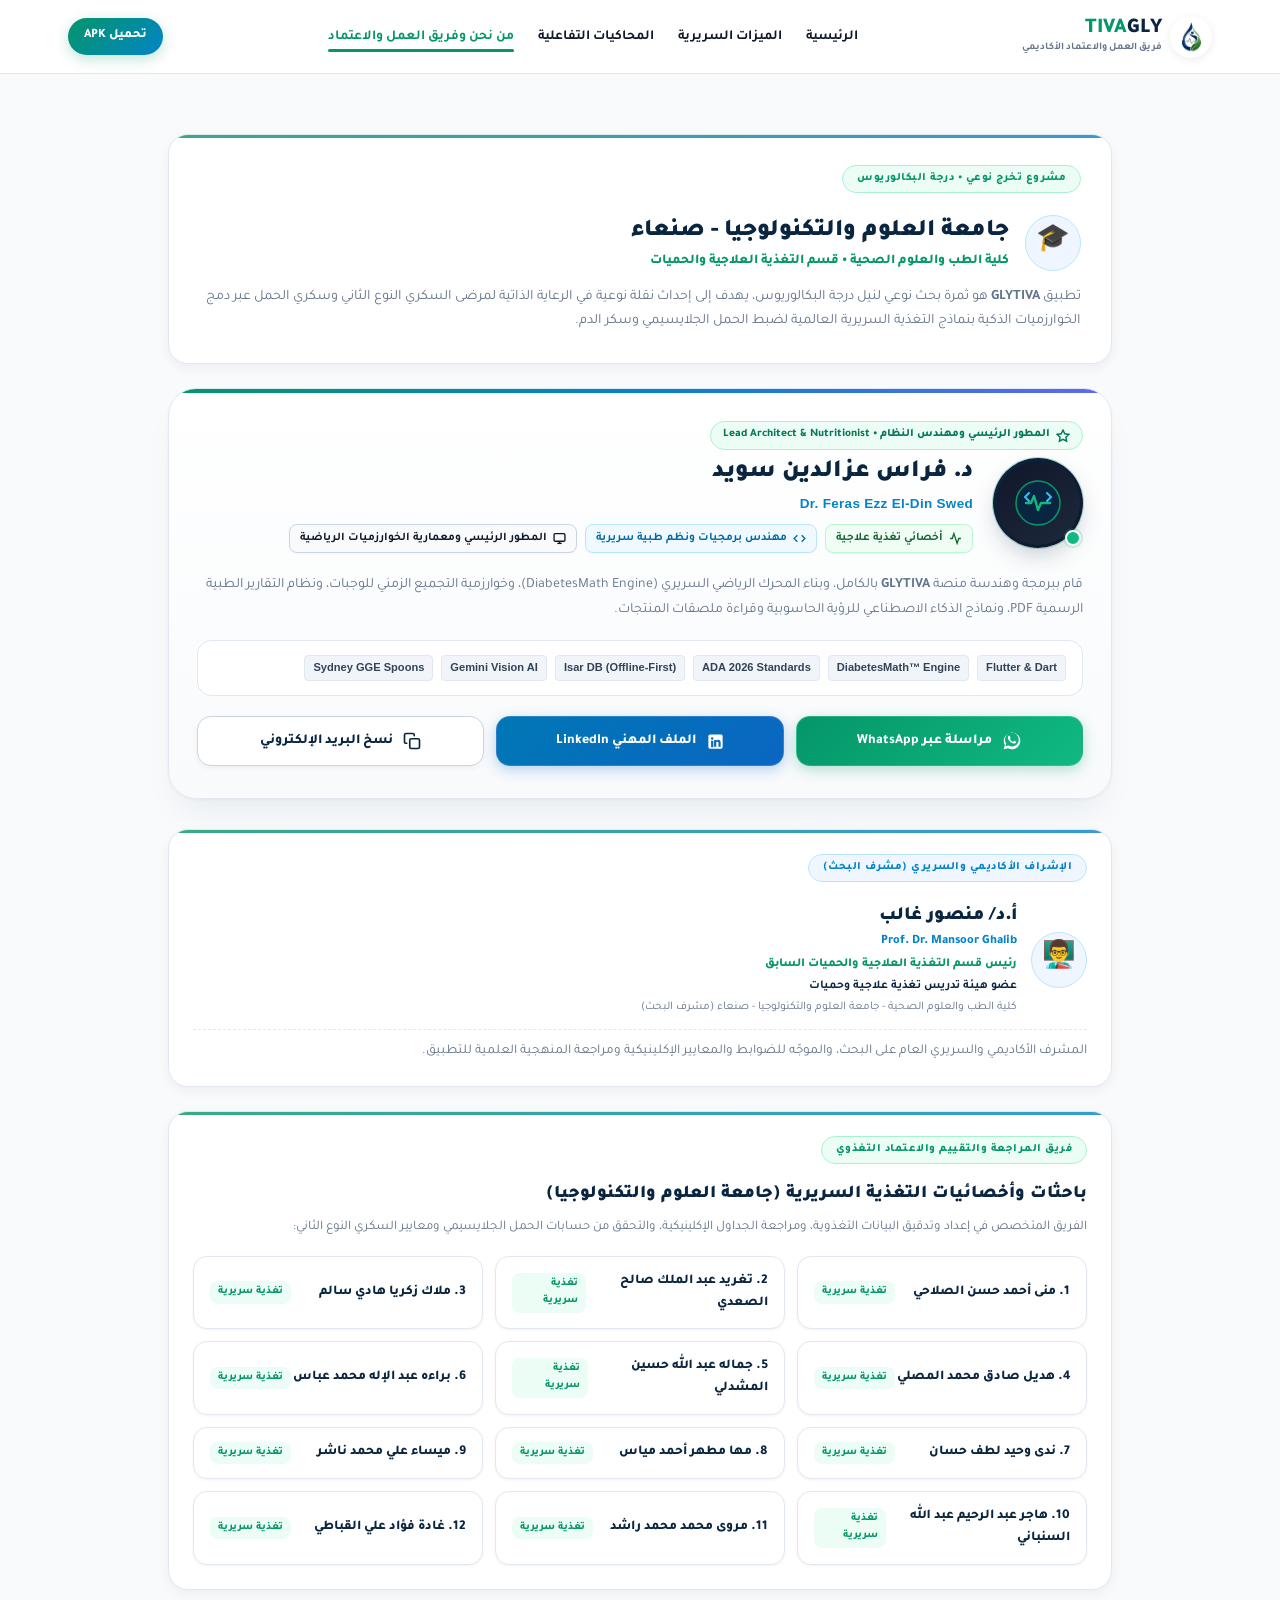
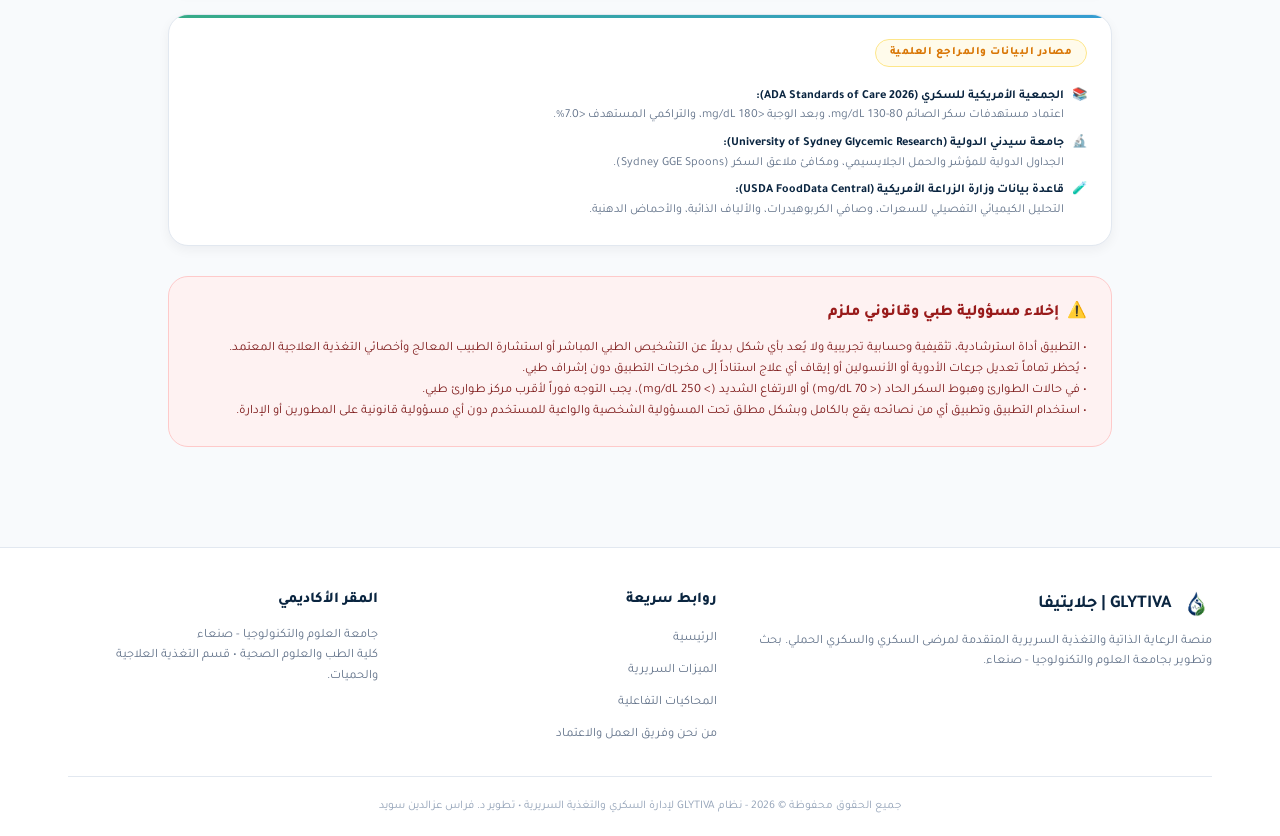
==== commit 346aac8c: "Elevate developer profile card with executive medical-SaaS aesthetic and vector icons" ====
--- a/about.html
+++ b/about.html
@@ -81,36 +81,83 @@
         </p>
       </div>
 
-      <!-- Lead Software Developer Spotlight Card -->
+      <!-- Executive Lead Software Developer Spotlight Card -->
       <div class="developer-profile-hero" id="developer">
-        <span class="section-tag-pill">هندسة وتطوير النظم البرمجية والسريرية</span>
+        <span class="dev-tag-pill">
+          <svg width="14" height="14" viewBox="0 0 24 24" fill="none" stroke="currentColor" stroke-width="2.5"><polygon points="12 2 15.09 8.26 22 9.27 17 14.14 18.18 21.02 12 17.77 5.82 21.02 7 14.14 2 9.27 8.91 8.26 12 2"/></svg>
+          المطور الرئيسي ومهندس النظام • Lead Architect &amp; Nutritionist
+        </span>
+
         <div class="dev-hero-header">
           <div class="dev-avatar-box">
-            <div class="dev-avatar-inner">👨‍⚕️</div>
-          </div>
-          <div>
+            <div class="dev-avatar-inner">
+              <svg width="48" height="48" viewBox="0 0 48 48" fill="none" xmlns="http://www.w3.org/2000/svg">
+                <circle cx="24" cy="24" r="22" fill="#0A2540" stroke="#059669" stroke-width="1.5"/>
+                <!-- Medical Heartbeat & Code Bracket Icon -->
+                <path d="M12 24h5l3-7 4 14 3-7h9" stroke="#10B981" stroke-width="2.4" stroke-linecap="round" stroke-linejoin="round"/>
+                <path d="M15 14l-4 4 4 4M33 14l4 4-4 4" stroke="#38BDF8" stroke-width="2" stroke-linecap="round" stroke-linejoin="round"/>
+              </svg>
+            </div>
+            <div class="dev-status-indicator" title="متاح للتعاون والابتكار السريري والبرمجي"></div>
+          </div>
+
+          <div style="flex: 1;">
             <h2 class="dev-title-name">د. فراس عزالدين سويد</h2>
-            <div class="dev-role-badge">Dr. Feras Ezz El-Din Swed</div>
-            <div class="dev-uni">أخصائي تغذية علاجية ومهندس برمجيات طبية سريرية</div>
-            <div style="font-size: 0.78rem; font-weight: 800; color: var(--primary-blue); margin-top: 4px;">
-              المطور الرئيسي ومهندس المعمارية والخوارزميات الرياضية
-            </div>
-          </div>
-        </div>
-
-        <p style="font-size: 0.92rem; color: var(--text-muted); line-height: 1.7; margin-bottom: 20px;">
-          قام ببرمجة وهندسة منصة GLYTIVA بالكامل، وبناء المحرك الرياضي السريري (DiabetesMath Engine)، وخوارزمية التجميع الزمني للوجبات، ونظام التقارير الطبية الرسمية PDF، ونماذج الذكاء الاصطناعي للرؤية الحاسوبية وقراءة ملصقات المنتجات.
-        </p>
-
+            <div class="dev-english-title">Dr. Feras Ezz El-Din Swed</div>
+
+            <div class="dev-badges-row">
+              <span class="dev-meta-badge emerald">
+                <svg width="13" height="13" viewBox="0 0 24 24" fill="none" stroke="currentColor" stroke-width="2.5"><path d="M22 12h-4l-3 9L9 3l-3 9H2"/></svg>
+                أخصائي تغذية علاجية
+              </span>
+              <span class="dev-meta-badge sky">
+                <svg width="13" height="13" viewBox="0 0 24 24" fill="none" stroke="currentColor" stroke-width="2.5"><polyline points="16 18 22 12 16 6"/><polyline points="8 6 2 12 8 18"/></svg>
+                مهندس برمجيات ونظم طبية سريرية
+              </span>
+              <span class="dev-meta-badge navy">
+                <svg width="13" height="13" viewBox="0 0 24 24" fill="none" stroke="currentColor" stroke-width="2.5"><rect x="2" y="3" width="20" height="14" rx="2" ry="2"/><line x1="8" y1="21" x2="16" y2="21"/><line x1="12" y1="17" x2="12" y2="21"/></svg>
+                المطور الرئيسي ومعمارية الخوارزميات الرياضية
+              </span>
+            </div>
+          </div>
+        </div>
+
+        <p style="font-size: 0.94rem; color: var(--text-muted); line-height: 1.75; margin: 16px 0 12px;">
+          قام ببرمجة وهندسة منصة <strong>GLYTIVA</strong> بالكامل، وبناء المحرك الرياضي السريري (DiabetesMath Engine)، وخوارزمية التجميع الزمني للوجبات، ونظام التقارير الطبية الرسمية PDF، ونماذج الذكاء الاصطناعي للرؤية الحاسوبية وقراءة ملصقات المنتجات.
+        </p>
+
+        <!-- Technical & Clinical Frameworks Strip -->
+        <div class="dev-skills-wrap">
+          <span class="skill-tag">Flutter &amp; Dart</span>
+          <span class="skill-tag">DiabetesMath™ Engine</span>
+          <span class="skill-tag">ADA 2026 Standards</span>
+          <span class="skill-tag">Isar DB (Offline-First)</span>
+          <span class="skill-tag">Gemini Vision AI</span>
+          <span class="skill-tag">Sydney GGE Spoons</span>
+        </div>
+
+        <!-- Executive Action Buttons with SVG Icons -->
         <div class="dev-action-row">
-          <a href="https://wa.me/967737972946" target="_blank" class="btn-contact-light whatsapp">
-            <span>مراسلة واتساب مباشر 💬</span>
+          <a href="https://wa.me/967737972946" target="_blank" class="dev-btn-action btn-wa">
+            <svg width="20" height="20" viewBox="0 0 24 24" fill="currentColor">
+              <path d="M12.04 2c-5.46 0-9.91 4.45-9.91 9.91 0 1.75.46 3.45 1.32 4.95L2.05 22l5.25-1.38c1.45.79 3.08 1.21 4.74 1.21 5.46 0 9.91-4.45 9.91-9.91 0-2.65-1.03-5.14-2.9-7.01A9.816 9.816 0 0 0 12.04 2zm.01 16.67c-1.52 0-3.01-.4-4.31-1.16l-.31-.18-3.2.84.85-3.12-.2-.32a8.188 8.188 0 0 1-1.26-4.38c0-4.54 3.7-8.24 8.24-8.24 2.2 0 4.27.86 5.82 2.42a8.181 8.181 0 0 1 2.41 5.83c0 4.54-3.7 8.24-8.25 8.24zm4.52-6.17c-.25-.12-1.47-.72-1.69-.81-.23-.09-.39-.12-.56.12-.17.25-.64.81-.79.97-.14.17-.29.18-.54.06-.25-.12-1.05-.39-1.99-1.23-.74-.66-1.23-1.47-1.38-1.72-.14-.25-.02-.38.11-.51.11-.11.25-.29.37-.43.12-.15.17-.25.25-.42.08-.17.04-.31-.02-.43s-.56-1.34-.76-1.84c-.2-.48-.41-.42-.56-.43h-.48c-.17 0-.43.06-.66.31-.22.25-.86.84-.86 2.06 0 1.21.89 2.39 1.01 2.56.12.17 1.75 2.67 4.23 3.74.59.26 1.05.41 1.41.52.59.19 1.13.16 1.56.1.48-.07 1.47-.6 1.67-1.18.21-.58.21-1.07.15-1.18-.07-.1-.23-.17-.48-.29z"/>
+            </svg>
+            <span>مراسلة عبر WhatsApp</span>
           </a>
-          <a href="https://www.linkedin.com/in/feras-swed-722383205/" target="_blank" class="btn-contact-light linkedin">
-            <span>الملف الشخصي على LinkedIn 💼</span>
+
+          <a href="https://www.linkedin.com/in/feras-swed-722383205/" target="_blank" class="dev-btn-action btn-li">
+            <svg width="19" height="19" viewBox="0 0 24 24" fill="currentColor">
+              <path d="M19 3a2 2 0 0 1 2 2v14a2 2 0 0 1-2 2H5a2 2 0 0 1-2-2V5a2 2 0 0 1 2-2h14m-.5 15.5v-5.3a3.26 3.26 0 0 0-3.26-3.26c-.85 0-1.84.52-2.28 1.3v-1.11h-2.79v8.37h2.79v-4.93c0-.77.62-1.4 1.39-1.4a1.4 1.4 0 0 1 1.4 1.4v4.93h2.75M6.46 10.9v8.37H9.2V10.9H6.46M7.83 6.7a1.6 1.6 0 1 0 1.6 1.6 1.6 1.6 0 0 0-1.6-1.6z"/>
+            </svg>
+            <span>الملف المهني LinkedIn</span>
           </a>
-          <button type="button" onclick="copyToClipboard('ferasswed2022@gmail.com', 'تم نسخ البريد الإلكتروني: ferasswed2022@gmail.com')" class="btn-contact-light email" style="cursor: pointer; border: none; font-family: var(--font-ar);">
-            <span>نسخ البريد الإلكتروني 📋</span>
+
+          <button type="button" onclick="copyToClipboard('ferasswed2022@gmail.com', 'تم نسخ البريد الإلكتروني: ferasswed2022@gmail.com')" class="dev-btn-action btn-mail">
+            <svg width="18" height="18" viewBox="0 0 24 24" fill="none" stroke="currentColor" stroke-width="2.2" stroke-linecap="round" stroke-linejoin="round">
+              <rect x="9" y="9" width="13" height="13" rx="2" ry="2"></rect>
+              <path d="M5 15H4a2 2 0 0 1-2-2V4a2 2 0 0 1 2-2h9a2 2 0 0 1 2 2v1"></path>
+            </svg>
+            <span>نسخ البريد الإلكتروني</span>
           </button>
         </div>
       </div>
--- a/css/style.css
+++ b/css/style.css
@@ -923,108 +923,241 @@
 }
 
 /* --------------------------------------------------------------------------
-   Team Honor Board & Profile Spotlight (About & Contact)
+   Executive Developer Profile Spotlight (Luxury Medical-SaaS Aesthetic)
    -------------------------------------------------------------------------- */
 .developer-profile-hero {
-  background: #FFFFFF;
-  border: 1px solid var(--border-subtle);
+  background: linear-gradient(180deg, #FFFFFF 0%, #F8FAFC 100%);
+  border: 1px solid #E2E8F0;
   border-radius: var(--radius-xl);
-  padding: 28px;
-  box-shadow: var(--shadow-md);
+  padding: 32px 28px;
+  box-shadow: 0 20px 35px -12px rgba(10, 37, 64, 0.08), 0 1px 3px rgba(0, 0, 0, 0.04);
   margin-bottom: 30px;
+  position: relative;
+  overflow: hidden;
+}
+
+.developer-profile-hero::before {
+  content: '';
+  position: absolute;
+  top: 0;
+  left: 0;
+  right: 0;
+  height: 4px;
+  background: linear-gradient(90deg, #059669 0%, #0284C7 50%, #6366F1 100%);
 }
 
 .dev-hero-header {
   display: flex;
   flex-direction: column;
-  gap: 16px;
+  gap: 20px;
   align-items: center;
   text-align: center;
-  margin-bottom: 18px;
+  margin-bottom: 20px;
 }
 
 @media (min-width: 640px) {
   .dev-hero-header {
     flex-direction: row;
     text-align: right;
+    align-items: flex-start;
   }
 }
 
 .dev-avatar-box {
-  width: 84px;
-  height: 84px;
+  position: relative;
+  width: 90px;
+  height: 90px;
   border-radius: 50%;
-  background: linear-gradient(135deg, #059669 0%, #0284C7 100%);
+  background: linear-gradient(135deg, #0A2540 0%, #0F172A 100%);
   padding: 3px;
   flex-shrink: 0;
+  box-shadow: 0 10px 25px -5px rgba(10, 37, 64, 0.25), 0 0 0 1px rgba(5, 150, 105, 0.3);
 }
 
 .dev-avatar-inner {
   width: 100%;
   height: 100%;
-  background: #FFFFFF;
+  background: linear-gradient(145deg, #0F172A 0%, #1E293B 100%);
   border-radius: 50%;
   display: flex;
   align-items: center;
   justify-content: center;
-  font-size: 2.2rem;
+  color: #FFFFFF;
+}
+
+.dev-status-indicator {
+  position: absolute;
+  bottom: 2px;
+  right: 2px;
+  width: 16px;
+  height: 16px;
+  background: #10B981;
+  border: 2.5px solid #FFFFFF;
+  border-radius: 50%;
+  box-shadow: 0 0 0 2px rgba(16, 185, 129, 0.2);
+}
+
+.dev-tag-pill {
+  display: inline-flex;
+  align-items: center;
+  gap: 6px;
+  background: #ECFDF5;
+  color: #047857;
+  border: 1px solid #A7F3D0;
+  font-size: 0.76rem;
+  font-weight: 800;
+  padding: 4px 12px;
+  border-radius: var(--radius-full);
+  margin-bottom: 8px;
 }
 
 .dev-title-name {
-  font-size: 1.5rem;
+  font-size: 1.65rem;
   font-weight: 900;
   color: var(--primary-navy);
-}
-
-.dev-role-badge {
-  font-size: 0.82rem;
-  font-weight: 800;
-  color: var(--accent-emerald);
-}
-
-.dev-uni {
+  line-height: 1.25;
+  margin-bottom: 4px;
+}
+
+.dev-english-title {
+  font-family: var(--font-en);
+  font-size: 0.9rem;
+  font-weight: 700;
+  color: #0284C7;
+  letter-spacing: 0.3px;
+  margin-bottom: 10px;
+}
+
+.dev-badges-row {
+  display: flex;
+  flex-wrap: wrap;
+  gap: 8px;
+  margin-top: 8px;
+  justify-content: center;
+}
+
+@media (min-width: 640px) {
+  .dev-badges-row {
+    justify-content: flex-start;
+  }
+}
+
+.dev-meta-badge {
+  display: inline-flex;
+  align-items: center;
+  gap: 6px;
   font-size: 0.78rem;
-  color: var(--text-muted);
+  font-weight: 700;
+  padding: 4px 10px;
+  border-radius: var(--radius-sm);
+  background: #FFFFFF;
+  border: 1px solid var(--border-medium);
+  color: var(--primary-navy);
+  box-shadow: 0 1px 2px rgba(0,0,0,0.03);
+}
+
+.dev-meta-badge.emerald {
+  background: #F0FDF4;
+  border-color: #BBF7D0;
+  color: #166534;
+}
+
+.dev-meta-badge.sky {
+  background: #F0F9FF;
+  border-color: #BAE6FD;
+  color: #0369A1;
+}
+
+.dev-meta-badge.navy {
+  background: #F8FAFC;
+  border-color: #CBD5E1;
+  color: #0F172A;
+}
+
+.dev-skills-wrap {
+  display: flex;
+  flex-wrap: wrap;
+  gap: 8px;
+  margin: 18px 0;
+  padding: 14px 16px;
+  background: #FFFFFF;
+  border: 1px solid var(--border-subtle);
+  border-radius: var(--radius-md);
+}
+
+.skill-tag {
+  font-family: var(--font-en);
+  font-size: 0.74rem;
+  font-weight: 700;
+  background: #F1F5F9;
+  color: #334155;
+  padding: 3px 8px;
+  border-radius: 4px;
+  border: 1px solid #E2E8F0;
 }
 
 .dev-action-row {
   display: flex;
   flex-wrap: wrap;
+  gap: 12px;
+  margin-top: 20px;
+}
+
+.dev-btn-action {
+  flex: 1;
+  min-width: 170px;
+  display: inline-flex;
+  align-items: center;
+  justify-content: center;
   gap: 10px;
-  margin-top: 18px;
-}
-
-.btn-contact-light {
-  flex: 1;
-  min-width: 160px;
-  display: inline-flex;
-  align-items: center;
-  justify-content: center;
-  gap: 8px;
-  padding: 12px 18px;
+  padding: 13px 20px;
   border-radius: var(--radius-md);
   text-decoration: none;
+  font-family: var(--font-ar);
   font-weight: 800;
-  font-size: 0.88rem;
-  transition: all 0.2s ease;
-}
-
-.btn-contact-light.whatsapp {
-  background: #25D366;
-  color: #03200C;
-  box-shadow: 0 4px 14px rgba(37, 211, 102, 0.25);
-}
-
-.btn-contact-light.linkedin {
-  background: #0A66C2;
+  font-size: 0.92rem;
+  transition: all 0.25s cubic-bezier(0.4, 0, 0.2, 1);
+  box-shadow: 0 2px 6px rgba(0, 0, 0, 0.05);
+}
+
+.dev-btn-action.btn-wa {
+  background: linear-gradient(135deg, #059669 0%, #10B981 100%);
   color: #FFFFFF;
-  box-shadow: 0 4px 14px rgba(10, 102, 194, 0.25);
-}
-
-.btn-contact-light.email {
-  background: var(--bg-subtle);
-  color: var(--primary-navy);
-  border: 1px solid var(--border-medium);
+  box-shadow: 0 4px 14px rgba(5, 150, 105, 0.28);
+  border: 1px solid rgba(255, 255, 255, 0.15);
+}
+
+.dev-btn-action.btn-wa:hover {
+  background: linear-gradient(135deg, #047857 0%, #059669 100%);
+  transform: translateY(-2px);
+  box-shadow: 0 8px 20px rgba(5, 150, 105, 0.35);
+}
+
+.dev-btn-action.btn-li {
+  background: linear-gradient(135deg, #0077B5 0%, #0A66C2 100%);
+  color: #FFFFFF;
+  box-shadow: 0 4px 14px rgba(10, 102, 194, 0.28);
+  border: 1px solid rgba(255, 255, 255, 0.15);
+}
+
+.dev-btn-action.btn-li:hover {
+  background: linear-gradient(135deg, #005E93 0%, #0077B5 100%);
+  transform: translateY(-2px);
+  box-shadow: 0 8px 20px rgba(10, 102, 194, 0.35);
+}
+
+.dev-btn-action.btn-mail {
+  background: #FFFFFF;
+  color: var(--primary-navy);
+  border: 1px solid #CBD5E1;
+  cursor: pointer;
+}
+
+.dev-btn-action.btn-mail:hover {
+  background: #F8FAFC;
+  border-color: #94A3B8;
+  transform: translateY(-2px);
+  box-shadow: 0 6px 16px rgba(15, 23, 42, 0.08);
 }
 
 /* 12 Dietitians Grid (Light Theme) */
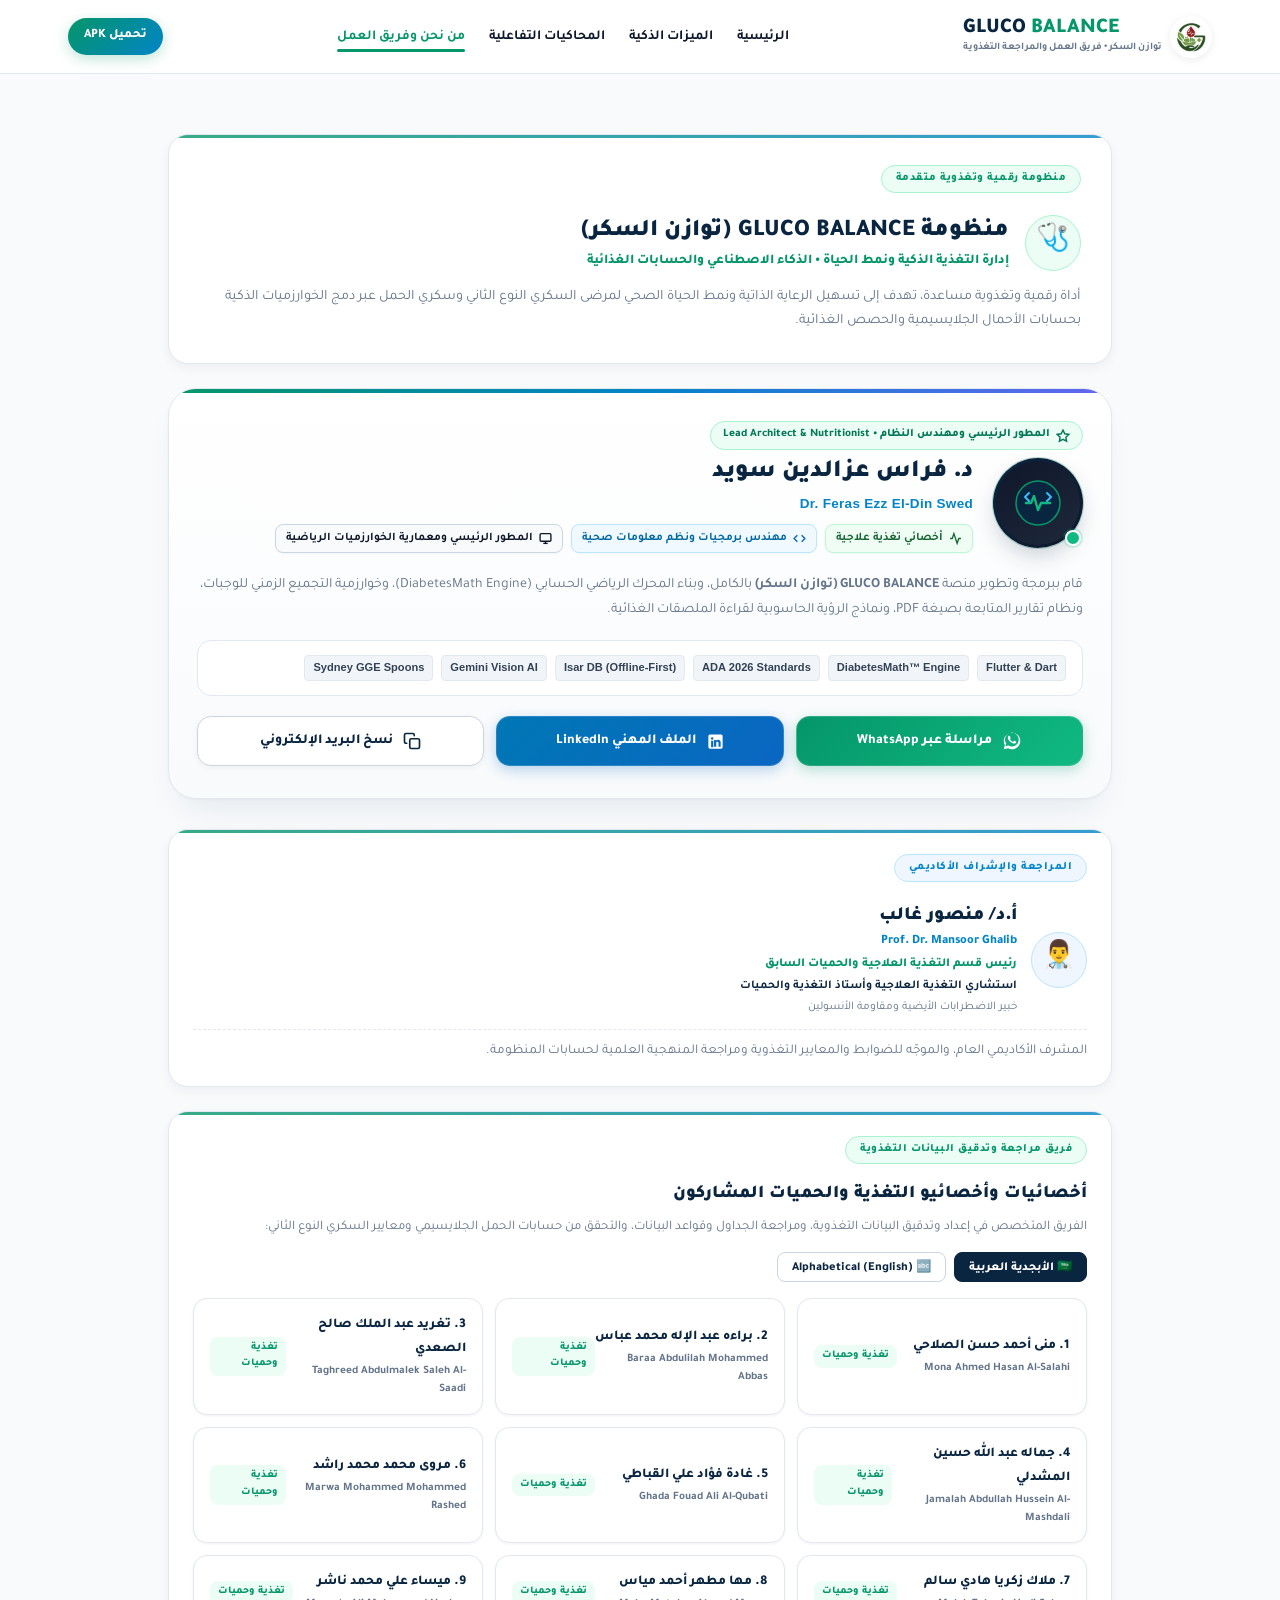
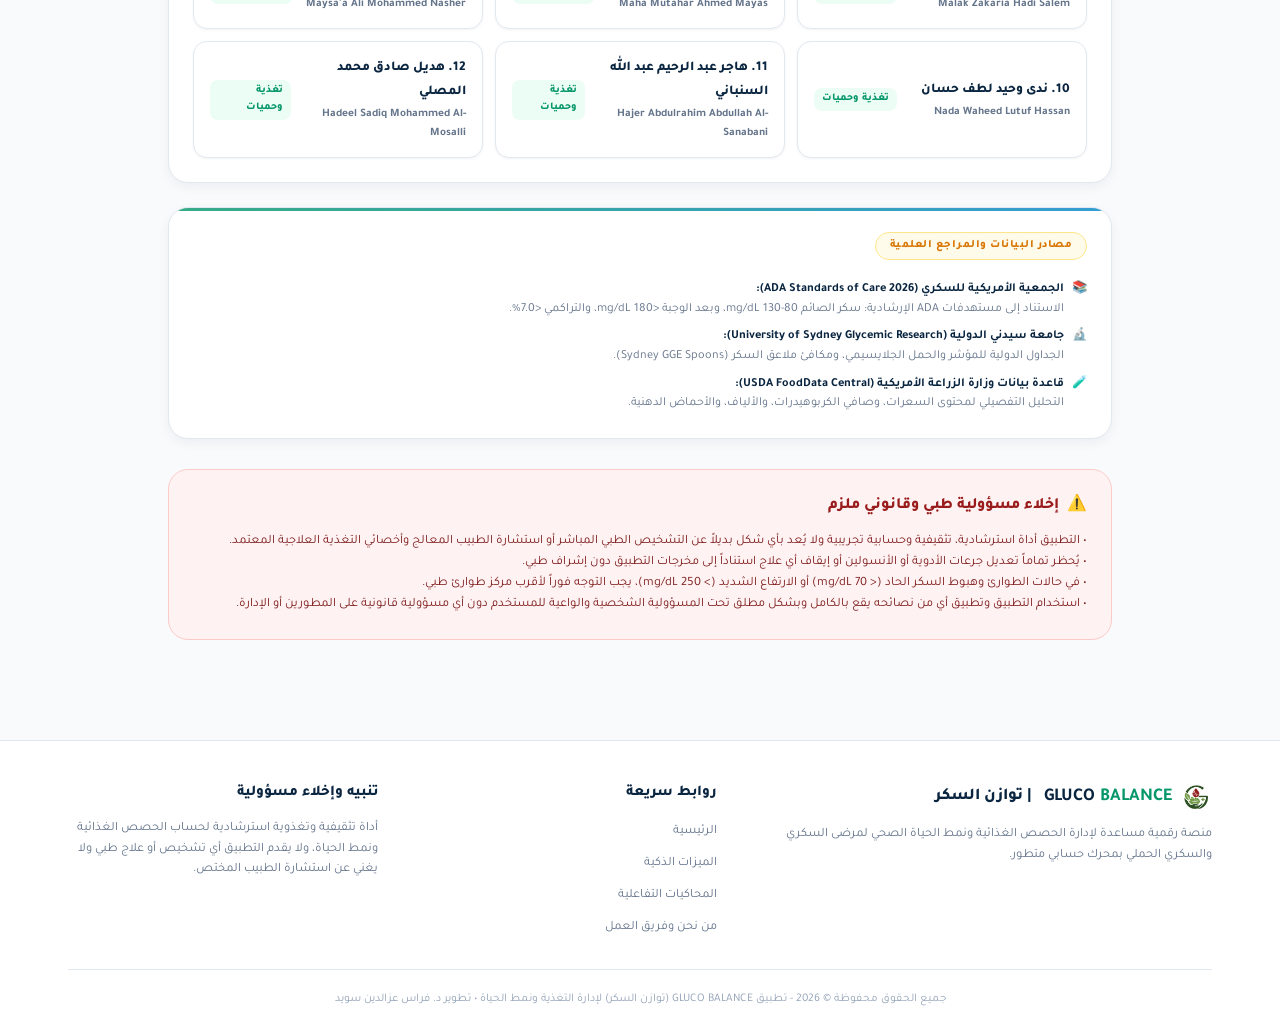
==== commit 7244d53d: "add" ====
--- a/about.html
+++ b/about.html
@@ -3,8 +3,8 @@
 <head>
   <meta charset="UTF-8">
   <meta name="viewport" content="width=device-width, initial-scale=1.0">
-  <title>من نحن والاعتماد الأكاديمي | GLYTIVA جلايتيفا</title>
-  <meta name="description" content="فريق العمل، الإشراف الأكاديمي، وباحثو التغذية العلاجية لمشروع GLYTIVA بجامعة العلوم والتكنولوجيا - صنعاء">
+  <title>من نحن وفريق العمل | GLUCO BALANCE توازن السكر</title>
+  <meta name="description" content="فريق العمل، المراجعة الأكاديمية والتغذوية، ونخبة أخصائيي التغذية لمنظومة GLUCO BALANCE (توازن السكر)">
   <link rel="icon" type="image/png" href="assets/images/logo.png">
   <link rel="stylesheet" href="css/style.css">
   <link rel="stylesheet" href="css/components.css">
@@ -15,26 +15,27 @@
   <header class="site-header">
     <div class="container nav-container">
       <a href="index.html" class="brand-logo-link">
-        <img src="assets/images/logo.png" alt="GLYTIVA Logo" class="brand-logo-img">
+        <img src="assets/images/logo.png" alt="GLUCO BALANCE Logo" class="brand-logo-img">
         <div class="brand-text-group">
-          <div class="brand-name">
-            <span class="gly">GLY</span><span class="tiva">TIVA</span>
-          </div>
-          <span class="brand-tagline">فريق العمل والاعتماد الأكاديمي</span>
+          <div class="brand-name" dir="ltr">
+            <span class="gluco">GLUCO</span>
+            <span class="balance">BALANCE</span>
+          </div>
+          <span class="brand-tagline">توازن السكر • فريق العمل والمراجعة التغذوية</span>
         </div>
       </a>
 
       <!-- Desktop Nav Menu -->
       <ul class="desktop-nav-menu">
         <li><a href="index.html">الرئيسية</a></li>
-        <li><a href="index.html#features">الميزات السريرية</a></li>
+        <li><a href="index.html#features">الميزات الذكية</a></li>
         <li><a href="index.html#interactive-suite">المحاكيات التفاعلية</a></li>
-        <li><a href="about.html" class="active">من نحن وفريق العمل والاعتماد</a></li>
+        <li><a href="about.html" class="active">من نحن وفريق العمل</a></li>
       </ul>
 
       <!-- Action & Mobile Toggle -->
       <div class="header-action-btns">
-        <a href="index.html#download" class="btn-download-nav">
+        <a href="https://github.com/feras-swed/Diabetes_Nutrition_release/releases/download/v1.0.0/app-release.apk" class="btn-download-nav">
           <span>تحميل APK</span>
         </a>
         <button class="mobile-menu-toggle" id="mobile-toggle" aria-label="القائمة">
@@ -48,13 +49,13 @@
     <!-- Mobile Drawer Menu -->
     <div class="mobile-drawer" id="mobile-drawer">
       <a href="index.html"><span>الرئيسية</span><span>🏠</span></a>
-      <a href="index.html#features"><span>الميزات السريرية الـ 7</span><span>✨</span></a>
+      <a href="index.html#features"><span>الميزات الذكية الـ 7</span><span>✨</span></a>
       <a href="index.html#interactive-suite"><span>المحاكيات التفاعلية</span><span>🧮</span></a>
-      <a href="about.html" class="active"><span>من نحن وفريق العمل والاعتماد</span><span>👥</span></a>
-      <button type="button" class="btn-hero-primary btn-download-trigger" style="margin-top: 6px; width: 100%; border: none; cursor: pointer; padding: 12px; font-size: 0.9rem;">
+      <a href="about.html" class="active"><span>من نحن وفريق العمل</span><span>👥</span></a>
+      <a href="https://github.com/feras-swed/Diabetes_Nutrition_release/releases/download/v1.0.0/app-release.apk" class="btn-hero-primary" style="margin-top: 6px; width: 100%; text-decoration: none; padding: 12px; font-size: 0.9rem; display: inline-flex; align-items: center; justify-content: center; gap: 8px;">
         <svg width="18" height="18" viewBox="0 0 24 24" fill="none" stroke="currentColor" stroke-width="2.5"><path d="M21 15v4a2 2 0 0 1-2 2H5a2 2 0 0 1-2-2v-4"/><polyline points="7 10 12 15 17 10"/><line x1="12" y1="15" x2="12" y2="3"/></svg>
-        <span>تحميل التطبيق (قريباً بإذن الله)</span>
-      </button>
+        <span>تحميل التطبيق المباشر (APK) 🚀</span>
+      </a>
     </div>
   </header>
 
@@ -62,22 +63,22 @@
   <main class="section-wrapper bg-subtle">
     <div class="container" style="max-width: 1000px;">
 
-      <!-- Academic Project Banner (UST) -->
+      <!-- Platform Overview Banner -->
       <div class="light-feature-card" style="margin-bottom: 24px; padding: 30px;">
-        <span class="section-tag-pill">مشروع تخرج نوعي • درجة البكالوريوس</span>
+        <span class="section-tag-pill">منظومة رقمية وتغذوية متقدمة</span>
         <div style="display: flex; flex-wrap: wrap; align-items: center; gap: 16px; margin: 12px 0;">
-          <div style="width: 56px; height: 56px; border-radius: 50%; background: #EFF6FF; display: flex; align-items: center; justify-content: center; font-size: 1.8rem; border: 1px solid #BAE6FD;">
-            🎓
+          <div style="width: 56px; height: 56px; border-radius: 50%; background: #ECFDF5; display: flex; align-items: center; justify-content: center; font-size: 1.8rem; border: 1px solid #A7F3D0;">
+            🩺
           </div>
           <div>
-            <h1 style="font-size: 1.6rem; font-weight: 900; color: var(--primary-navy);">جامعة العلوم والتكنولوجيا - صنعاء</h1>
+            <h1 style="font-size: 1.6rem; font-weight: 900; color: var(--primary-navy);">منظومة GLUCO BALANCE (توازن السكر)</h1>
             <p style="font-size: 0.9rem; color: var(--accent-emerald); font-weight: 800;">
-              كلية الطب والعلوم الصحية • قسم التغذية العلاجية والحميات
+              إدارة التغذية الذكية ونمط الحياة • الذكاء الاصطناعي والحسابات الغذائية
             </p>
           </div>
         </div>
         <p style="font-size: 0.95rem; color: var(--text-muted); line-height: 1.7;">
-          تطبيق <strong>GLYTIVA</strong> هو ثمرة بحث نوعي لنيل درجة البكالوريوس، يهدف إلى إحداث نقلة نوعية في الرعاية الذاتية لمرضى السكري النوع الثاني وسكري الحمل عبر دمج الخوارزميات الذكية بنماذج التغذية السريرية العالمية لضبط الحمل الجلايسيمي وسكر الدم.
+          أداة رقمية وتغذوية مساعدة، تهدف إلى تسهيل الرعاية الذاتية ونمط الحياة الصحي لمرضى السكري النوع الثاني وسكري الحمل عبر دمج الخوارزميات الذكية بحسابات الأحمال الجلايسيمية والحصص الغذائية.
         </p>
       </div>
 
@@ -98,7 +99,7 @@
                 <path d="M15 14l-4 4 4 4M33 14l4 4-4 4" stroke="#38BDF8" stroke-width="2" stroke-linecap="round" stroke-linejoin="round"/>
               </svg>
             </div>
-            <div class="dev-status-indicator" title="متاح للتعاون والابتكار السريري والبرمجي"></div>
+            <div class="dev-status-indicator" title="متاح للتعاون والتطوير التقني"></div>
           </div>
 
           <div style="flex: 1;">
@@ -112,7 +113,7 @@
               </span>
               <span class="dev-meta-badge sky">
                 <svg width="13" height="13" viewBox="0 0 24 24" fill="none" stroke="currentColor" stroke-width="2.5"><polyline points="16 18 22 12 16 6"/><polyline points="8 6 2 12 8 18"/></svg>
-                مهندس برمجيات ونظم طبية سريرية
+                مهندس برمجيات ونظم معلومات صحية
               </span>
               <span class="dev-meta-badge navy">
                 <svg width="13" height="13" viewBox="0 0 24 24" fill="none" stroke="currentColor" stroke-width="2.5"><rect x="2" y="3" width="20" height="14" rx="2" ry="2"/><line x1="8" y1="21" x2="16" y2="21"/><line x1="12" y1="17" x2="12" y2="21"/></svg>
@@ -123,7 +124,7 @@
         </div>
 
         <p style="font-size: 0.94rem; color: var(--text-muted); line-height: 1.75; margin: 16px 0 12px;">
-          قام ببرمجة وهندسة منصة <strong>GLYTIVA</strong> بالكامل، وبناء المحرك الرياضي السريري (DiabetesMath Engine)، وخوارزمية التجميع الزمني للوجبات، ونظام التقارير الطبية الرسمية PDF، ونماذج الذكاء الاصطناعي للرؤية الحاسوبية وقراءة ملصقات المنتجات.
+          قام ببرمجة وتطوير منصة <strong>GLUCO BALANCE (توازن السكر)</strong> بالكامل، وبناء المحرك الرياضي الحسابي (DiabetesMath Engine)، وخوارزمية التجميع الزمني للوجبات، ونظام تقارير المتابعة بصيغة PDF، ونماذج الرؤية الحاسوبية لقراءة الملصقات الغذائية.
         </p>
 
         <!-- Technical & Clinical Frameworks Strip -->
@@ -162,14 +163,14 @@
         </div>
       </div>
 
-      <!-- Academic & Clinical Supervisor -->
+      <!-- Academic & Scientific Supervisor -->
       <div class="light-feature-card" style="margin-bottom: 24px;">
         <span class="section-tag-pill" style="background: #EFF6FF; border-color: #BAE6FD; color: #0284C7;">
-          الإشراف الأكاديمي والسريري (مشرف البحث)
+          المراجعة والإشراف الأكاديمي
         </span>
         <div style="display: flex; align-items: center; gap: 14px; margin: 12px 0;">
           <div style="width: 56px; height: 56px; border-radius: 50%; background: #EFF6FF; display: flex; align-items: center; justify-content: center; font-size: 1.8rem; border: 1px solid #BAE6FD; flex-shrink: 0;">
-            👨‍🏫
+            👨‍⚕️
           </div>
           <div>
             <h3 style="font-size: 1.25rem; font-weight: 900; color: var(--primary-navy);">أ.د/ منصور غالب</h3>
@@ -178,76 +179,122 @@
               رئيس قسم التغذية العلاجية والحميات السابق
             </div>
             <div style="font-size: 0.8rem; color: var(--primary-navy); font-weight: 700; margin-top: 2px;">
-              عضو هيئة تدريس تغذية علاجية وحميات
+              استشاري التغذية العلاجية وأستاذ التغذية والحميات
             </div>
             <div style="font-size: 0.78rem; color: var(--text-muted); margin-top: 2px;">
-              كلية الطب والعلوم الصحية - جامعة العلوم والتكنولوجيا - صنعاء (مشرف البحث)
+              خبير الاضطرابات الأيضية ومقاومة الأنسولين
             </div>
           </div>
         </div>
         <p style="font-size: 0.9rem; color: var(--text-muted); line-height: 1.65; margin-top: 10px; border-top: 1px dashed var(--border-subtle); padding-top: 10px;">
-          المشرف الأكاديمي والسريري العام على البحث، والموجّه للضوابط والمعايير الإكلينيكية ومراجعة المنهجية العلمية للتطبيق.
+          المشرف الأكاديمي العام، والموجّه للضوابط والمعايير التغذوية ومراجعة المنهجية العلمية لحسابات المنظومة.
         </p>
       </div>
 
       <!-- Clinical Nutrition Team Honor Board (12 Members) -->
       <div class="light-feature-card" style="margin-bottom: 24px;">
-        <span class="section-tag-pill">فريق المراجعة والتقييم والاعتماد التغذوي</span>
+        <span class="section-tag-pill">فريق مراجعة وتدقيق البيانات التغذوية</span>
         <h3 style="font-size: 1.2rem; font-weight: 900; color: var(--primary-navy); margin: 8px 0;">
-          باحثات وأخصائيات التغذية السريرية (جامعة العلوم والتكنولوجيا)
+          أخصائيات وأخصائيو التغذية والحميات المشاركون
         </h3>
-        <p style="font-size: 0.88rem; color: var(--text-muted); margin-bottom: 18px;">
-          الفريق المتخصص في إعداد وتدقيق البيانات التغذوية، ومراجعة الجداول الإكلينيكية، والتحقق من حسابات الحمل الجلايسيمي ومعايير السكري النوع الثاني:
-        </p>
-
-        <div class="dietitians-grid">
-          <div class="dietitian-tile">
-            <span class="d-name">1. منى أحمد حسن الصلاحي</span>
-            <span class="d-badge">تغذية سريرية</span>
-          </div>
-          <div class="dietitian-tile">
-            <span class="d-name">2. تغريد عبد الملك صالح الصعدي</span>
-            <span class="d-badge">تغذية سريرية</span>
-          </div>
-          <div class="dietitian-tile">
-            <span class="d-name">3. ملاك زكريا هادي سالم</span>
-            <span class="d-badge">تغذية سريرية</span>
-          </div>
-          <div class="dietitian-tile">
-            <span class="d-name">4. هديل صادق محمد المصلي</span>
-            <span class="d-badge">تغذية سريرية</span>
-          </div>
-          <div class="dietitian-tile">
-            <span class="d-name">5. جماله عبد الله حسين المشدلي</span>
-            <span class="d-badge">تغذية سريرية</span>
-          </div>
-          <div class="dietitian-tile">
-            <span class="d-name">6. براءه عبد الإله محمد عباس</span>
-            <span class="d-badge">تغذية سريرية</span>
-          </div>
-          <div class="dietitian-tile">
-            <span class="d-name">7. ندى وحيد لطف حسان</span>
-            <span class="d-badge">تغذية سريرية</span>
-          </div>
-          <div class="dietitian-tile">
-            <span class="d-name">8. مها مطهر أحمد مياس</span>
-            <span class="d-badge">تغذية سريرية</span>
-          </div>
-          <div class="dietitian-tile">
-            <span class="d-name">9. ميساء علي محمد ناشر</span>
-            <span class="d-badge">تغذية سريرية</span>
-          </div>
-          <div class="dietitian-tile">
-            <span class="d-name">10. هاجر عبد الرحيم عبد الله السنباني</span>
-            <span class="d-badge">تغذية سريرية</span>
-          </div>
-          <div class="dietitian-tile">
-            <span class="d-name">11. مروى محمد محمد راشد</span>
-            <span class="d-badge">تغذية سريرية</span>
-          </div>
-          <div class="dietitian-tile">
-            <span class="d-name">12. غادة فؤاد علي القباطي</span>
-            <span class="d-badge">تغذية سريرية</span>
+        <p style="font-size: 0.88rem; color: var(--text-muted); margin-bottom: 14px;">
+          الفريق المتخصص في إعداد وتدقيق البيانات التغذوية، ومراجعة الجداول وقواعد البيانات، والتحقق من حسابات الحمل الجلايسيمي ومعايير السكري النوع الثاني:
+        </p>
+
+        <!-- Sorting Toggle Tabs -->
+        <div class="sort-tabs-wrap" style="display: flex; flex-wrap: wrap; gap: 8px; margin-bottom: 16px;">
+          <button type="button" class="sort-btn active" id="sort-ar-btn" onclick="sortDietitians('ar')" style="font-family: inherit; font-size: 0.82rem; font-weight: 800; padding: 6px 14px; border-radius: 8px; border: 1px solid var(--primary-navy); background: var(--primary-navy); color: #fff; cursor: pointer; transition: all 0.2s ease;">
+            🇸🇦 الأبجدية العربية
+          </button>
+          <button type="button" class="sort-btn" id="sort-en-btn" onclick="sortDietitians('en')" style="font-family: inherit; font-size: 0.82rem; font-weight: 800; padding: 6px 14px; border-radius: 8px; border: 1px solid #CBD5E1; background: #fff; color: var(--primary-navy); cursor: pointer; transition: all 0.2s ease;">
+            🔤 Alphabetical (English)
+          </button>
+        </div>
+
+        <div class="dietitians-grid" id="dietitians-grid">
+          <div class="dietitian-tile">
+            <div>
+              <span class="d-name">1. منى أحمد حسن الصلاحي</span>
+              <div style="font-size: 0.76rem; color: #64748B; font-weight: 600; margin-top: 2px;">Mona Ahmed Hasan Al-Salahi</div>
+            </div>
+            <span class="d-badge">تغذية وحميات</span>
+          </div>
+          <div class="dietitian-tile">
+            <div>
+              <span class="d-name">2. براءه عبد الإله محمد عباس</span>
+              <div style="font-size: 0.76rem; color: #64748B; font-weight: 600; margin-top: 2px;">Baraa Abdulilah Mohammed Abbas</div>
+            </div>
+            <span class="d-badge">تغذية وحميات</span>
+          </div>
+          <div class="dietitian-tile">
+            <div>
+              <span class="d-name">3. تغريد عبد الملك صالح الصعدي</span>
+              <div style="font-size: 0.76rem; color: #64748B; font-weight: 600; margin-top: 2px;">Taghreed Abdulmalek Saleh Al-Saadi</div>
+            </div>
+            <span class="d-badge">تغذية وحميات</span>
+          </div>
+          <div class="dietitian-tile">
+            <div>
+              <span class="d-name">4. جماله عبد الله حسين المشدلي</span>
+              <div style="font-size: 0.76rem; color: #64748B; font-weight: 600; margin-top: 2px;">Jamalah Abdullah Hussein Al-Mashdali</div>
+            </div>
+            <span class="d-badge">تغذية وحميات</span>
+          </div>
+          <div class="dietitian-tile">
+            <div>
+              <span class="d-name">5. غادة فؤاد علي القباطي</span>
+              <div style="font-size: 0.76rem; color: #64748B; font-weight: 600; margin-top: 2px;">Ghada Fouad Ali Al-Qubati</div>
+            </div>
+            <span class="d-badge">تغذية وحميات</span>
+          </div>
+          <div class="dietitian-tile">
+            <div>
+              <span class="d-name">6. مروى محمد محمد راشد</span>
+              <div style="font-size: 0.76rem; color: #64748B; font-weight: 600; margin-top: 2px;">Marwa Mohammed Mohammed Rashed</div>
+            </div>
+            <span class="d-badge">تغذية وحميات</span>
+          </div>
+          <div class="dietitian-tile">
+            <div>
+              <span class="d-name">7. ملاك زكريا هادي سالم</span>
+              <div style="font-size: 0.76rem; color: #64748B; font-weight: 600; margin-top: 2px;">Malak Zakaria Hadi Salem</div>
+            </div>
+            <span class="d-badge">تغذية وحميات</span>
+          </div>
+          <div class="dietitian-tile">
+            <div>
+              <span class="d-name">8. مها مطهر أحمد مياس</span>
+              <div style="font-size: 0.76rem; color: #64748B; font-weight: 600; margin-top: 2px;">Maha Mutahar Ahmed Mayas</div>
+            </div>
+            <span class="d-badge">تغذية وحميات</span>
+          </div>
+          <div class="dietitian-tile">
+            <div>
+              <span class="d-name">9. ميساء علي محمد ناشر</span>
+              <div style="font-size: 0.76rem; color: #64748B; font-weight: 600; margin-top: 2px;">Maysa'a Ali Mohammed Nasher</div>
+            </div>
+            <span class="d-badge">تغذية وحميات</span>
+          </div>
+          <div class="dietitian-tile">
+            <div>
+              <span class="d-name">10. ندى وحيد لطف حسان</span>
+              <div style="font-size: 0.76rem; color: #64748B; font-weight: 600; margin-top: 2px;">Nada Waheed Lutuf Hassan</div>
+            </div>
+            <span class="d-badge">تغذية وحميات</span>
+          </div>
+          <div class="dietitian-tile">
+            <div>
+              <span class="d-name">11. هاجر عبد الرحيم عبد الله السنباني</span>
+              <div style="font-size: 0.76rem; color: #64748B; font-weight: 600; margin-top: 2px;">Hajer Abdulrahim Abdullah Al-Sanabani</div>
+            </div>
+            <span class="d-badge">تغذية وحميات</span>
+          </div>
+          <div class="dietitian-tile">
+            <div>
+              <span class="d-name">12. هديل صادق محمد المصلي</span>
+              <div style="font-size: 0.76rem; color: #64748B; font-weight: 600; margin-top: 2px;">Hadeel Sadiq Mohammed Al-Mosalli</div>
+            </div>
+            <span class="d-badge">تغذية وحميات</span>
           </div>
         </div>
       </div>
@@ -262,7 +309,7 @@
             <span class="check">📚</span>
             <div>
               <strong style="color: var(--primary-navy);">الجمعية الأمريكية للسكري (ADA Standards of Care 2026):</strong>
-              <div style="font-size: 0.82rem; color: var(--text-muted);">اعتماد مستهدفات سكر الصائم 80-130 mg/dL، وبعد الوجبة &lt;180 mg/dL، والتراكمي المستهدف &lt;7.0%.</div>
+              <div style="font-size: 0.82rem; color: var(--text-muted);">الاستناد إلى مستهدفات ADA الإرشادية: سكر الصائم 80-130 mg/dL، وبعد الوجبة &lt;180 mg/dL، والتراكمي &lt;7.0%.</div>
             </div>
           </li>
           <li>
@@ -276,7 +323,7 @@
             <span class="check">🧪</span>
             <div>
               <strong style="color: var(--primary-navy);">قاعدة بيانات وزارة الزراعة الأمريكية (USDA FoodData Central):</strong>
-              <div style="font-size: 0.82rem; color: var(--text-muted);">التحليل الكيميائي التفصيلي للسعرات، وصافي الكربوهيدرات، والألياف الذائبة، والأحماض الدهنية.</div>
+              <div style="font-size: 0.82rem; color: var(--text-muted);">التحليل التفصيلي لمحتوى السعرات، وصافي الكربوهيدرات، والألياف، والأحماض الدهنية.</div>
             </div>
           </li>
         </ul>
@@ -302,11 +349,12 @@
       <div class="footer-top-grid">
         <div class="footer-col">
           <div style="display: flex; align-items: center; gap: 8px; margin-bottom: 12px;">
-            <img src="assets/images/logo.png" alt="GLYTIVA" style="width: 32px; height: 32px; border-radius: 50%;">
-            <strong style="font-size: 1.2rem; color: var(--primary-navy);">GLYTIVA | جلايتيفا</strong>
+            <img src="assets/images/logo.png" alt="GLUCO BALANCE" style="width: 32px; height: 32px; border-radius: 50%;">
+            <strong style="font-size: 1.2rem; display: inline-flex; align-items: center; gap: 5px; direction: ltr;"><span style="color:var(--primary-navy);">GLUCO</span><span style="color:var(--accent-emerald);">BALANCE</span></strong>
+            <span style="font-size: 1.1rem; font-weight: 800; color: var(--primary-navy); margin-right: 4px;">| توازن السكر</span>
           </div>
           <p style="font-size: 0.85rem; color: var(--text-muted); line-height: 1.6;">
-            منصة الرعاية الذاتية والتغذية السريرية المتقدمة لمرضى السكري والسكري الحملي. بحث وتطوير بجامعة العلوم والتكنولوجيا - صنعاء.
+            منصة رقمية مساعدة لإدارة الحصص الغذائية ونمط الحياة الصحي لمرضى السكري والسكري الحملي بمحرك حسابي متطور.
           </p>
         </div>
 
@@ -314,23 +362,22 @@
           <h4>روابط سريعة</h4>
           <ul class="footer-links">
             <li><a href="index.html">الرئيسية</a></li>
-            <li><a href="index.html#features">الميزات السريرية</a></li>
+            <li><a href="index.html#features">الميزات الذكية</a></li>
             <li><a href="index.html#interactive-suite">المحاكيات التفاعلية</a></li>
-            <li><a href="about.html">من نحن وفريق العمل والاعتماد</a></li>
+            <li><a href="about.html">من نحن وفريق العمل</a></li>
           </ul>
         </div>
 
         <div class="footer-col">
-          <h4>المقر الأكاديمي</h4>
+          <h4>تنبيه وإخلاء مسؤولية</h4>
           <p style="font-size: 0.85rem; color: var(--text-muted); line-height: 1.6;">
-            جامعة العلوم والتكنولوجيا - صنعاء<br>
-            كلية الطب والعلوم الصحية • قسم التغذية العلاجية والحميات.
+            أداة تثقيفية وتغذوية استرشادية لحساب الحصص الغذائية ونمط الحياة، ولا يقدم التطبيق أي تشخيص أو علاج طبي ولا يغني عن استشارة الطبيب المختص.
           </p>
         </div>
       </div>
 
       <div class="footer-bottom-bar">
-        جميع الحقوق محفوظة © 2026 - نظام GLYTIVA لإدارة السكري والتغذية السريرية • تطوير د. فراس عزالدين سويد
+        جميع الحقوق محفوظة © 2026 - تطبيق GLUCO BALANCE (توازن السكر) لإدارة التغذية ونمط الحياة • تطوير د. فراس عزالدين سويد
       </div>
     </div>
   </footer>
--- a/css/style.css
+++ b/css/style.css
@@ -156,7 +156,10 @@
   font-weight: 900;
   line-height: 1.1;
   display: flex;
-  align-items: center;
+  flex-direction: row;
+  direction: ltr; /* English brand name must always flow Left-To-Right */
+  align-items: center;
+  gap: 5px;
   white-space: nowrap;
 }
 
@@ -166,11 +169,13 @@
   }
 }
 
-.brand-name .gly {
-  color: var(--primary-navy);
-}
-
-.brand-name .tiva {
+.brand-name .gly,
+.brand-name .gluco {
+  color: var(--primary-navy);
+}
+
+.brand-name .tiva,
+.brand-name .balance {
   color: var(--accent-emerald);
 }
 
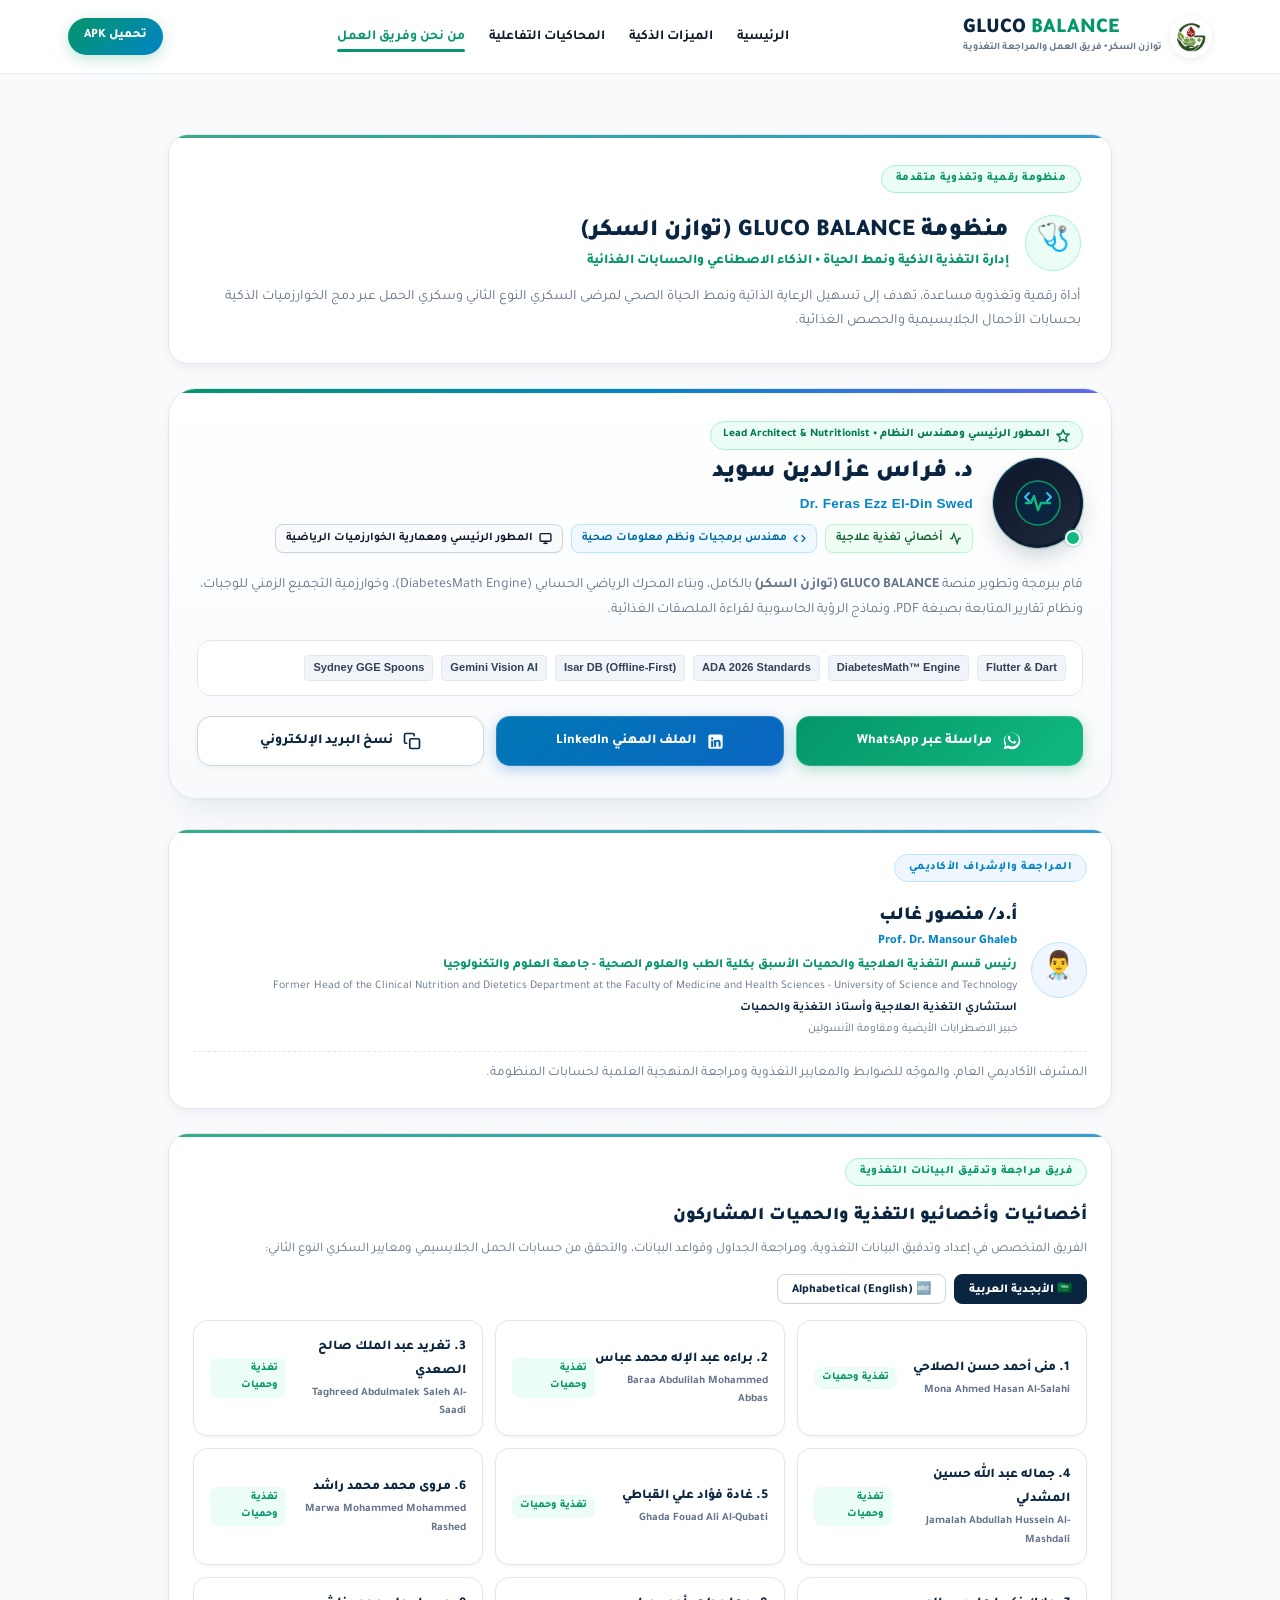
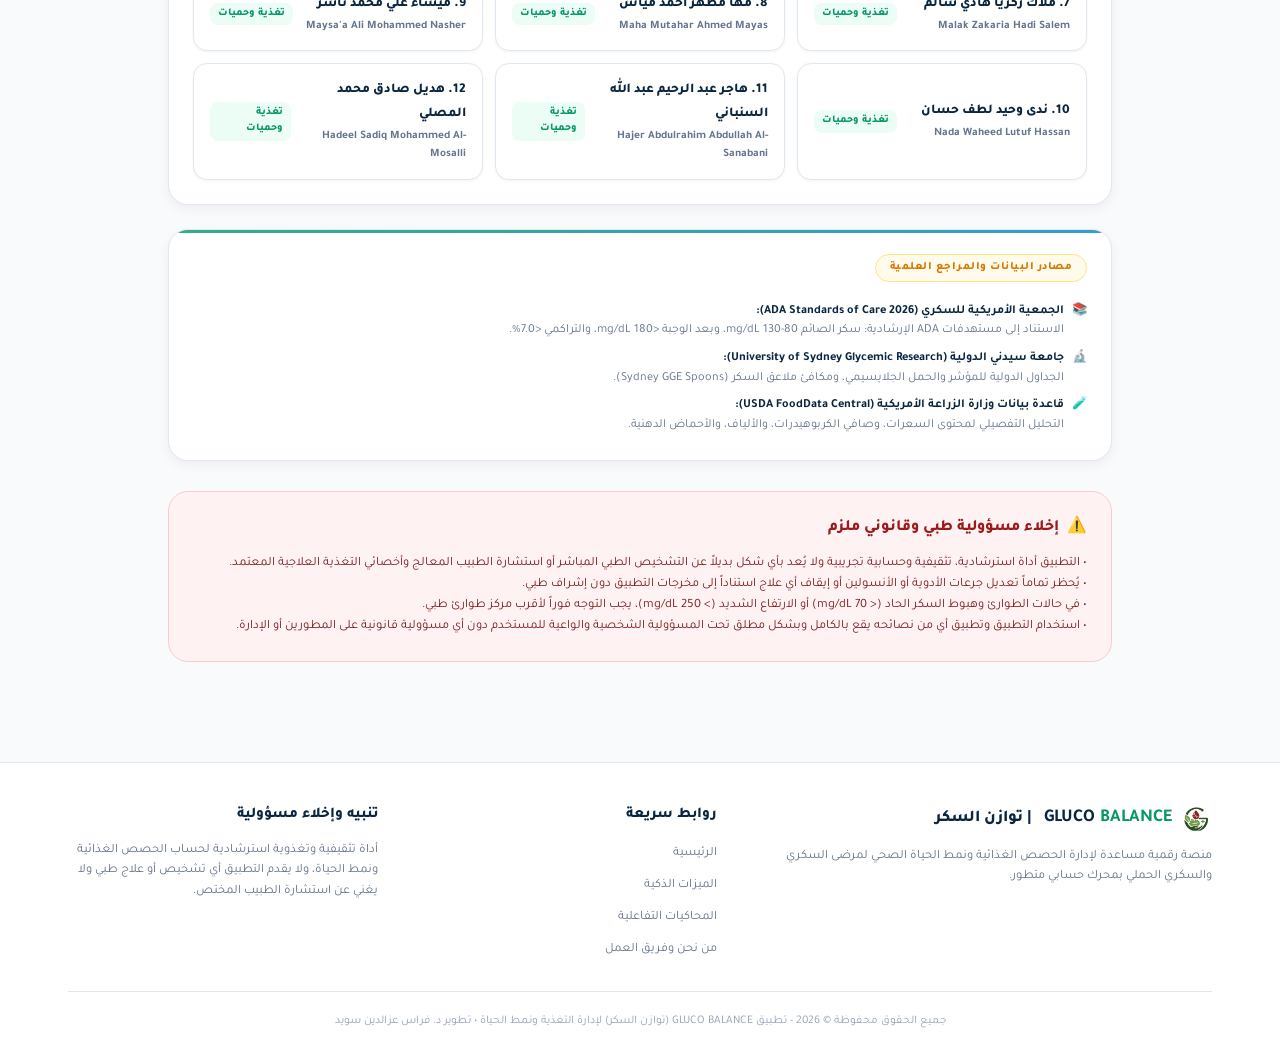
==== commit 2dd31819: "add" ====
--- a/about.html
+++ b/about.html
@@ -174,11 +174,14 @@
           </div>
           <div>
             <h3 style="font-size: 1.25rem; font-weight: 900; color: var(--primary-navy);">أ.د/ منصور غالب</h3>
-            <div style="font-size: 0.85rem; color: #0284C7; font-weight: 800;">Prof. Dr. Mansoor Ghalib</div>
-            <div style="font-size: 0.82rem; font-weight: 800; color: var(--accent-emerald); margin-top: 3px;">
-              رئيس قسم التغذية العلاجية والحميات السابق
-            </div>
-            <div style="font-size: 0.8rem; color: var(--primary-navy); font-weight: 700; margin-top: 2px;">
+            <div style="font-size: 0.85rem; color: #0284C7; font-weight: 800;">Prof. Dr. Mansour Ghaleb</div>
+            <div style="font-size: 0.84rem; font-weight: 800; color: var(--accent-emerald); margin-top: 4px; line-height: 1.5;">
+              رئيس قسم التغذية العلاجية والحميات الأسبق بكلية الطب والعلوم الصحية - جامعة العلوم والتكنولوجيا
+            </div>
+            <div style="font-size: 0.78rem; color: var(--text-muted); margin-top: 3px; line-height: 1.4;">
+              Former Head of the Clinical Nutrition and Dietetics Department at the Faculty of Medicine and Health Sciences - University of Science and Technology
+            </div>
+            <div style="font-size: 0.8rem; color: var(--primary-navy); font-weight: 700; margin-top: 4px;">
               استشاري التغذية العلاجية وأستاذ التغذية والحميات
             </div>
             <div style="font-size: 0.78rem; color: var(--text-muted); margin-top: 2px;">
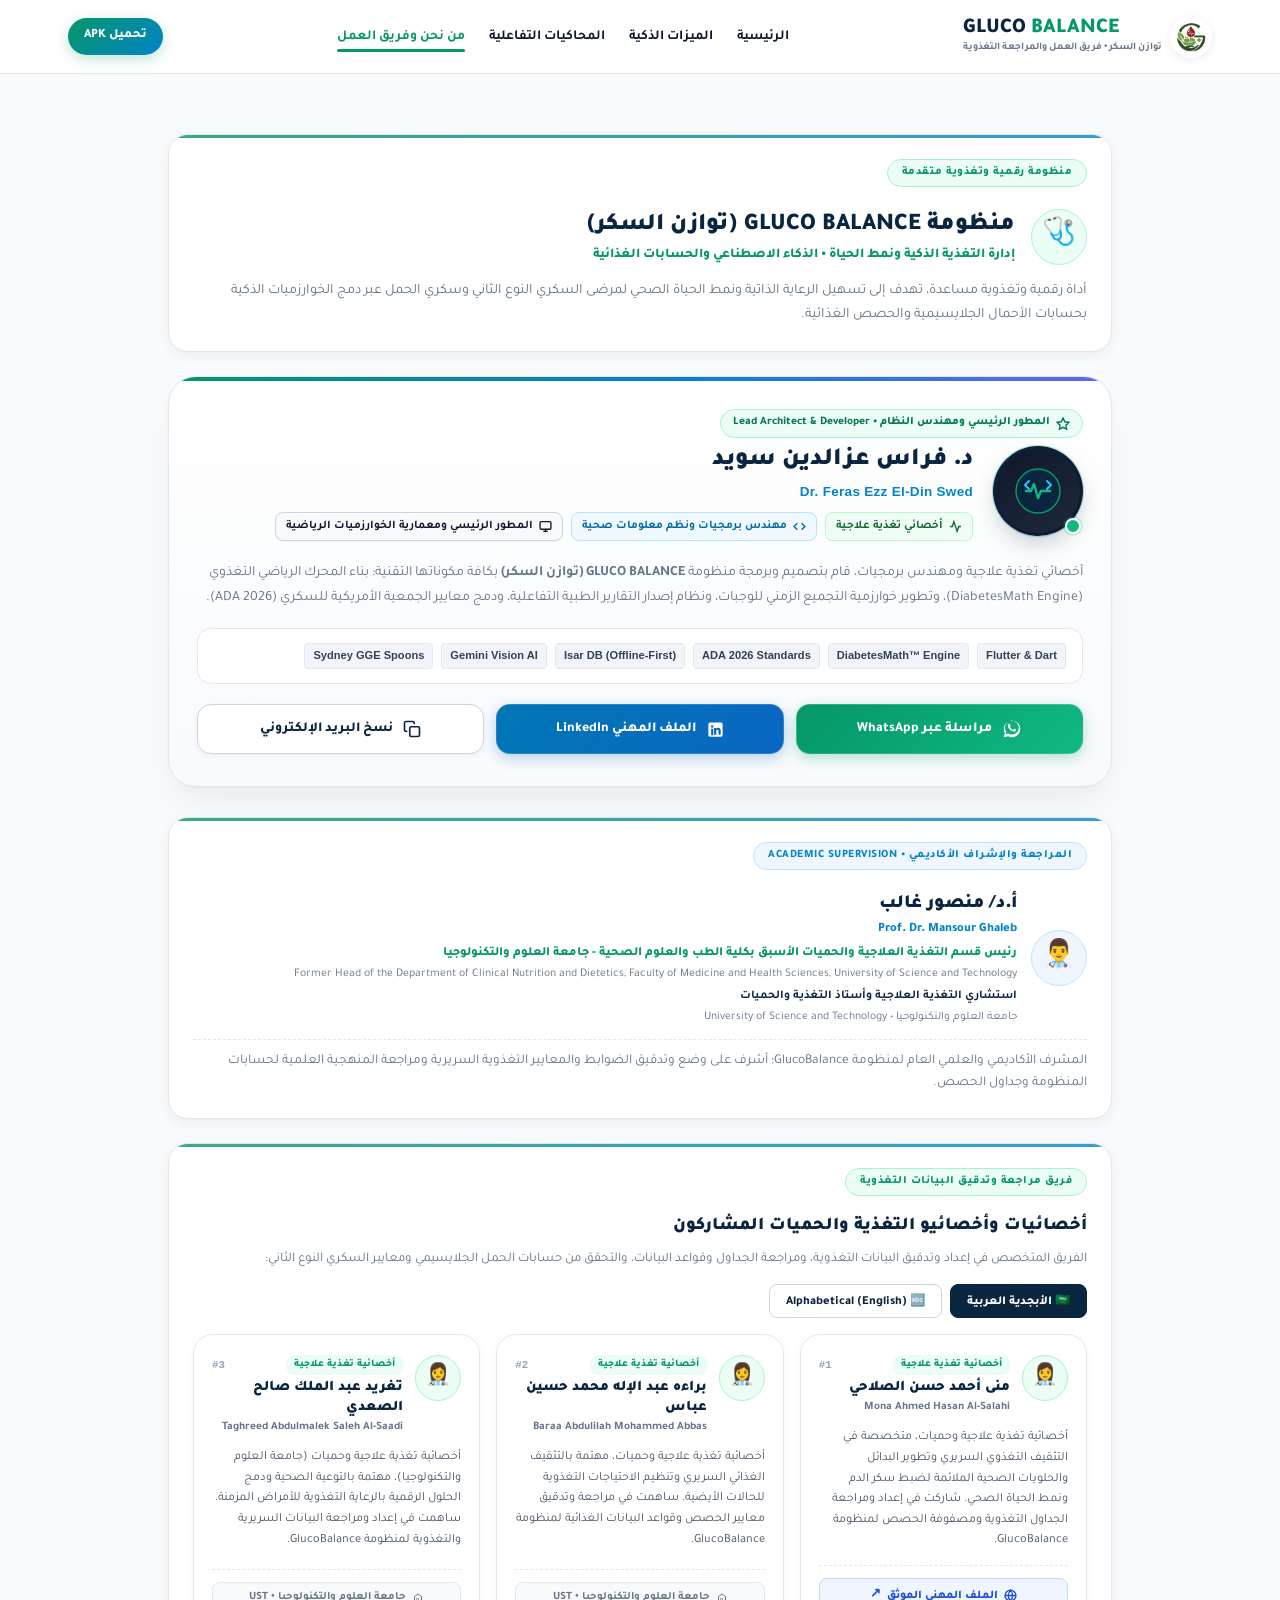
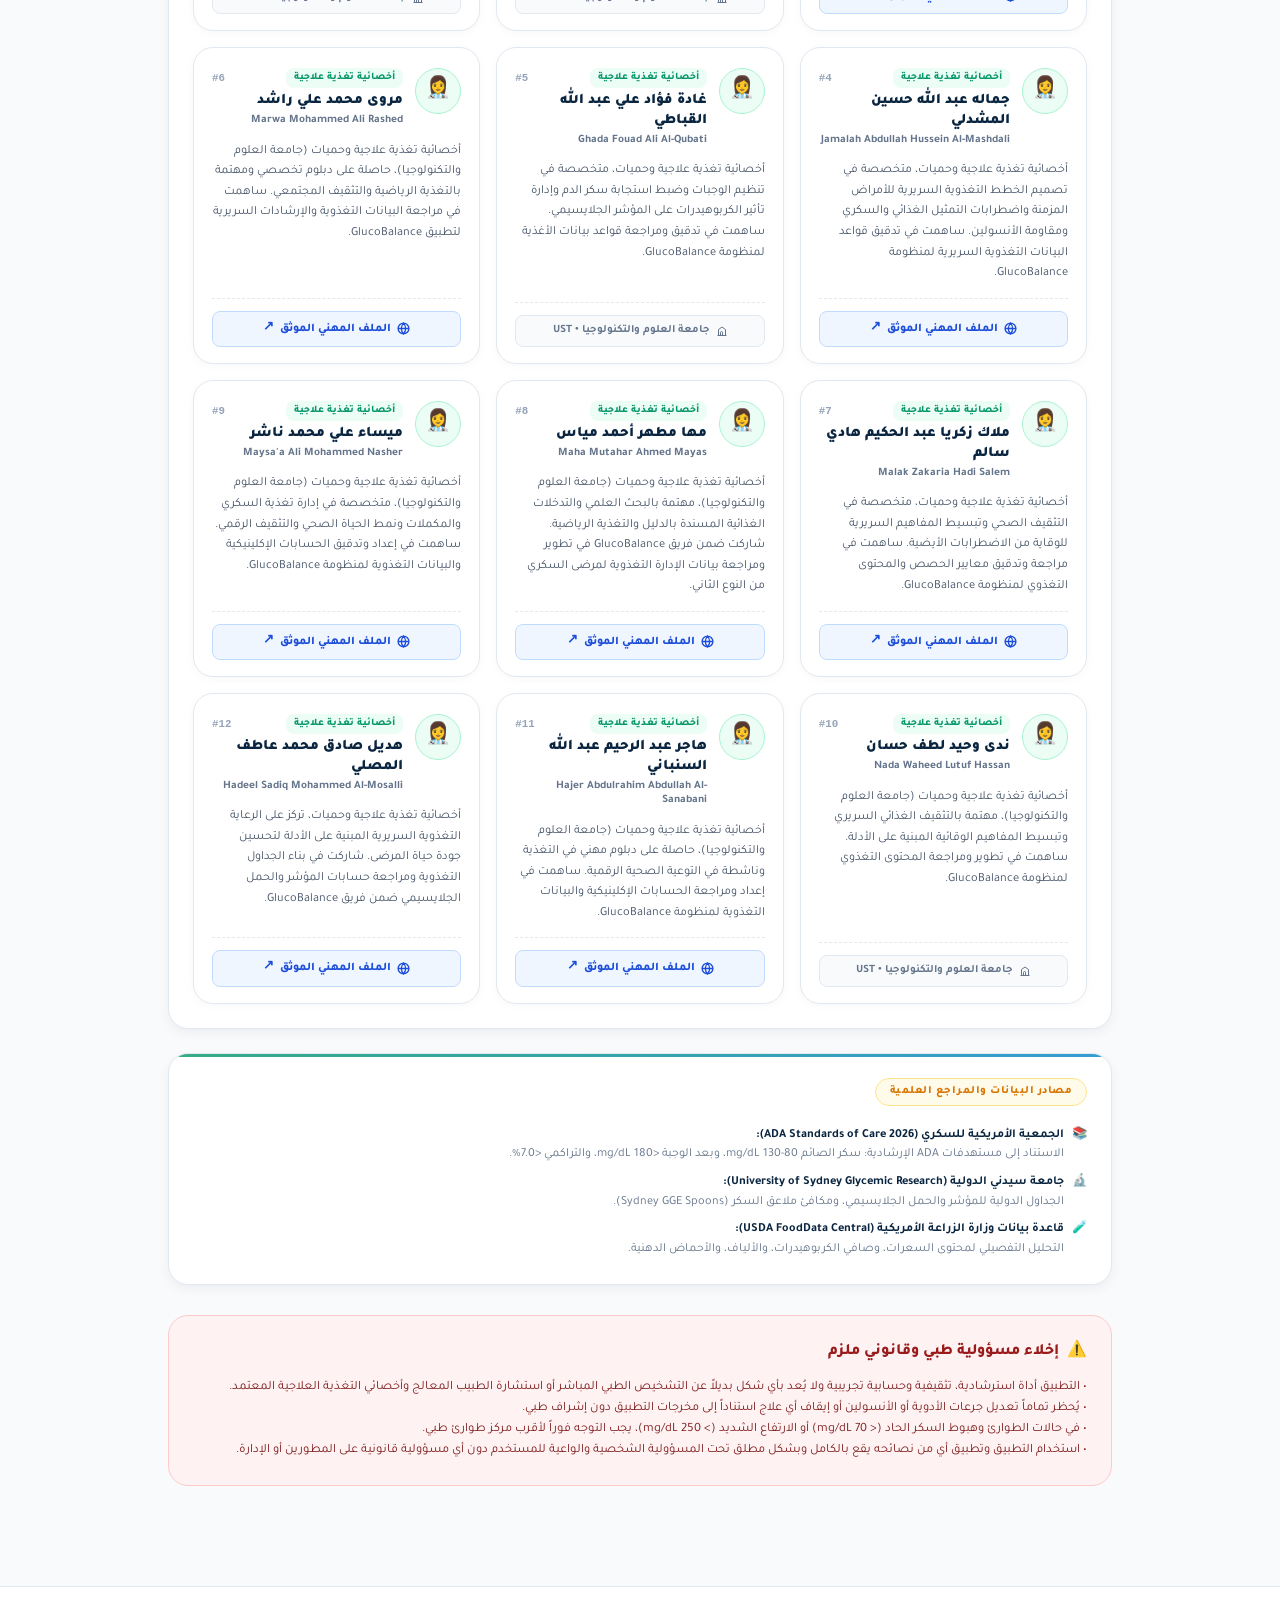
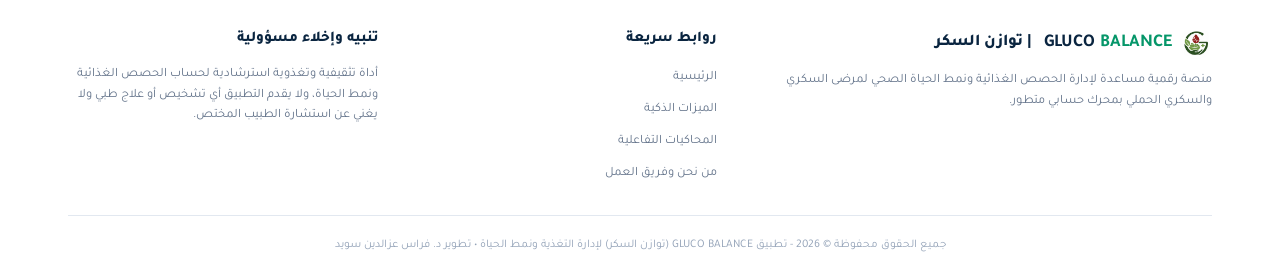
==== commit a7432d2b: "add" ====
--- a/about.html
+++ b/about.html
@@ -3,8 +3,195 @@
 <head>
   <meta charset="UTF-8">
   <meta name="viewport" content="width=device-width, initial-scale=1.0">
-  <title>من نحن وفريق العمل | GLUCO BALANCE توازن السكر</title>
-  <meta name="description" content="فريق العمل، المراجعة الأكاديمية والتغذوية، ونخبة أخصائيي التغذية لمنظومة GLUCO BALANCE (توازن السكر)">
+  <meta name="google-site-verification" content="c9_J8CJjrXWOjkXchHeqB-jLT-CwRxv89LOLKzsqRqg">
+  <title>من نحن وفريق العمل العلمي والتغذوي | GLUCO BALANCE توازن السكر</title>
+  <meta name="description" content="فريق العمل العلمي، المراجعة الأكاديمية ونخبة أخصائيات وأخصائيي التغذية العلاجية المشاركين في إعداد وتدقيق منظومة GLUCO BALANCE (توازن السكر).">
+  <meta name="keywords" content="فراس سويد, دكتور فراس سويد, Feras Swed, Dr Feras Swed, منصور غالب, أ د منصور غالب, Mansour Ghaleb, Prof Dr Mansour Ghaleb, منى أحمد حسن الصلاحي, منى الصلاحي, Mona Al-Salahi, Mona Ahmed Hasan Al-Salahi, مها مطهر أحمد مياس, مها مياس, Maha Mayas, Maha Mutahar Ahmed Mayas, ملاك زكريا عبد الحكيم هادي سالم, ملاك زكريا, Malak Zakaria, Malak Zakaria Hadi Salem, هديل صادق محمد عاطف المصلي, هديل المصلي, Hadeel Al-Mosalli, Hadeel Sadiq Mohammed Al-Mosalli, جماله عبد الله حسين المشدلي, جماله المشدلي, Jamalah Al-Mashdali, Jamalah Abdullah Hussein Al-Mashdali, تغريد عبد الملك صالح الصعدي, تغريد الصعدي, Taghreed Al-Saadi, Taghreed Abdulmalek Saleh Al-Saadi, براءه عبد الإله محمد حسين عباس, براءه عباس, Baraa Abbas, Baraa Abdulilah Mohammed Abbas, هاجر عبد الرحيم عبد الله السنباني, هاجر السنباني, Hajer Al-Sanabani, Hajer Abdulrahim Abdullah Al-Sanabani, ميساء علي محمد ناشر, ميساء ناشر, Maysaa Nasher, Maysa'a Ali Mohammed Nasher, مروى محمد علي راشد, مروى راشد, Marwa Rashed, Marwa Mohammed Ali Rashed, ندى وحيد لطف حسان, ندى حسان, Nada Hassan, Nada Waheed Lutuf Hassan, غادة فؤاد علي عبد الله القباطي, غادة القباطي, Ghada Al-Qubati, Ghada Fouad Ali Al-Qubati, أخصائي تغذية علاجية, جامعة العلوم والتكنولوجيا, تغذية سكري, GLUCO BALANCE, توازن السكر">
+  <meta name="author" content="د. فراس عزالدين سويد - Dr. Feras Ezz El-Din Swed">
+  <link rel="canonical" href="https://diabetes-nutrition.feshealthtech.com/about.html">
+
+  <!-- Open Graph / Social SEO -->
+  <meta property="og:type" content="profile">
+  <meta property="og:title" content="فريق العمل العلمي والسريري | منظومة GLUCO BALANCE (توازن السكر)">
+  <meta property="og:description" content="توثيق الفريق العلمي، المراجعة الأكاديمية برئاسة أ.د/ منصور غالب، ونخبة أخصائيات التغذية العلاجية بجامعة العلوم والتكنولوجيا.">
+  <meta property="og:image" content="assets/images/logo.png">
+  <meta property="og:url" content="https://diabetes-nutrition.feshealthtech.com/about.html">
+  <meta property="og:locale" content="ar_AR">
+
+  <!-- Twitter Card -->
+  <meta name="twitter:card" content="summary">
+  <meta name="twitter:title" content="من نحن وفريق العمل | منظومة GLUCO BALANCE">
+  <meta name="twitter:description" content="فريق العمل التغذوي السريري والمراجعة الأكاديمية لمنظومة GLUCO BALANCE.">
+  <meta name="twitter:image" content="assets/images/logo.png">
+
+  <!-- Structured Data (JSON-LD) for Google Rich Snippets & Person Graph -->
+  <script type="application/ld+json">
+  {
+    "@context": "https://schema.org",
+    "@graph": [
+      {
+        "@type": "AboutPage",
+        "@id": "https://diabetes-nutrition.feshealthtech.com/about.html#webpage",
+        "url": "https://diabetes-nutrition.feshealthtech.com/about.html",
+        "name": "من نحن وفريق العمل العلمي والتغذوي | منظومة GLUCO BALANCE",
+        "description": "فريق العمل العلمي، المراجعة الأكاديمية ونخبة أخصائيات وأخصائيي التغذية العلاجية المشاركين في إعداد وتدقيق منظومة GLUCO BALANCE (توازن السكر).",
+        "inLanguage": "ar"
+      },
+      {
+        "@type": "MedicalOrganization",
+        "@id": "https://diabetes-nutrition.feshealthtech.com/#organization",
+        "name": "منظومة GLUCO BALANCE لإدارة السكري والتغذية العلاجية",
+        "alternateName": "GLUCO BALANCE Platform",
+        "url": "https://diabetes-nutrition.feshealthtech.com/",
+        "logo": "https://diabetes-nutrition.feshealthtech.com/assets/images/logo.png",
+        "member": [
+          {
+            "@type": "Person",
+            "@id": "https://diabetes-nutrition.feshealthtech.com/about.html#dr-feras-swed",
+            "name": "فراس عزالدين سويد",
+            "alternateName": ["د. فراس سويد", "Feras Ezz El-Din Swed", "Dr. Feras Swed"],
+            "jobTitle": "المطور الرئيسي ومهندس النظام • أخصائي تغذية علاجية ومهندس برمجيات طبية",
+            "description": "المطور الرئيسي ومهندس منصة وتطبيق GLUCO BALANCE؛ قام بتصميم وبرمجة المنظومة بالكامل وتطوير محرك DiabetesMath وخوارزميات الحسابات التغذوية للسكري.",
+            "url": "https://diabetes-nutrition.feshealthtech.com/about.html#developer",
+            "sameAs": [
+              "https://www.linkedin.com/in/feras-swed-722383205/",
+              "https://wa.me/967737972946"
+            ],
+            "worksFor": {
+              "@type": "MedicalOrganization",
+              "name": "منظومة GLUCO BALANCE"
+            }
+          },
+          {
+            "@type": "Person",
+            "@id": "https://diabetes-nutrition.feshealthtech.com/about.html#prof-mansour-ghaleb",
+            "name": "أ.د/ منصور غالب",
+            "alternateName": ["د. منصور غالب", "Prof. Dr. Mansour Ghaleb", "Mansour Ghaleb"],
+            "jobTitle": "رئيس قسم التغذية العلاجية والحميات الأسبق بكلية الطب والعلوم الصحية - جامعة العلوم والتكنولوجيا",
+            "description": "المشرف الأكاديمي والبحثي العام لمنظومة GLUCO BALANCE؛ وجّه الضوابط والمعايير التغذوية ومراجعة المنهجية العلمية لحسابات السكري والحمل الجلايسيمي.",
+            "affiliation": {
+              "@type": "EducationalOrganization",
+              "name": "جامعة العلوم والتكنولوجيا - اليمن"
+            }
+          },
+          {
+            "@type": "Person",
+            "@id": "https://diabetes-nutrition.feshealthtech.com/about.html#mona-al-salahi",
+            "name": "منى أحمد حسن الصلاحي",
+            "alternateName": ["منى الصلاحي", "Mona Ahmed Hasan Al-Salahi", "Mona Al-Salahi"],
+            "jobTitle": "أخصائية تغذية علاجية وحميات",
+            "description": "أخصائية تغذية علاجية وحميات، متخصصة في التثقيف التغذوي السريري وتطوير البدائل والحلويات الصحية الملائمة لضبط سكر الدم ونمط الحياة الصحي. شاركت في إعداد ومراجعة الجداول التغذوية ومصفوفة الحصص لمنظومة GlucoBalance.",
+            "url": "https://murshid.feshealthtech.com/p/?u=dr_mona_al_salahi",
+            "sameAs": ["https://murshid.feshealthtech.com/p/?u=dr_mona_al_salahi"]
+          },
+          {
+            "@type": "Person",
+            "@id": "https://diabetes-nutrition.feshealthtech.com/about.html#baraa-abbas",
+            "name": "براءه عبد الإله محمد حسين عباس",
+            "alternateName": ["براءه عباس", "Baraa Abdulilah Mohammed Abbas", "Baraa Abbas"],
+            "jobTitle": "أخصائية تغذية علاجية وحميات",
+            "description": "أخصائية تغذية علاجية وحميات، مهتمة بالتثقيف الغذائي السريري وتنظيم الاحتياجات التغذوية للحالات الأيضية. ساهمت في مراجعة وتدقيق معايير الحصص وقواعد البيانات الغذائية لمنظومة GlucoBalance."
+          },
+          {
+            "@type": "Person",
+            "@id": "https://diabetes-nutrition.feshealthtech.com/about.html#taghreed-al-saadi",
+            "name": "تغريد عبد الملك صالح الصعدي",
+            "alternateName": ["تغريد الصعدي", "Taghreed Abdulmalek Saleh Al-Saadi", "Taghreed Al-Saadi"],
+            "jobTitle": "أخصائية تغذية علاجية وحميات",
+            "description": "أخصائية تغذية علاجية وحميات (جامعة العلوم والتكنولوجيا)، مهتمة بالتوعية الصحية ودمج الحلول الرقمية بالرعاية التغذوية للأمراض المزمنة. ساهمت في إعداد ومراجعة البيانات السريرية والتغذوية لمنظومة GlucoBalance."
+          },
+          {
+            "@type": "Person",
+            "@id": "https://diabetes-nutrition.feshealthtech.com/about.html#jamalah-al-mashdali",
+            "name": "جماله عبد الله حسين المشدلي",
+            "alternateName": ["جماله المشدلي", "Jamalah Abdullah Hussein Al-Mashdali", "Jamalah Al-Mashdali"],
+            "jobTitle": "أخصائية تغذية علاجية وحميات",
+            "description": "أخصائية تغذية علاجية وحميات، متخصصة في تصميم الخطط التغذوية السريرية للأمراض المزمنة واضطرابات التمثيل الغذائي والسكري ومقاومة الأنسولين. ساهمت في تدقيق قواعد البيانات التغذوية السريرية لمنظومة GlucoBalance.",
+            "url": "https://murshid.feshealthtech.com/p/?u=dt_jamala_almashdali",
+            "sameAs": ["https://murshid.feshealthtech.com/p/?u=dt_jamala_almashdali"]
+          },
+          {
+            "@type": "Person",
+            "@id": "https://diabetes-nutrition.feshealthtech.com/about.html#ghada-al-qubati",
+            "name": "غادة فؤاد علي عبد الله القباطي",
+            "alternateName": ["غادة القباطي", "Ghada Fouad Ali Al-Qubati", "Ghada Al-Qubati"],
+            "jobTitle": "أخصائية تغذية علاجية وحميات",
+            "description": "أخصائية تغذية علاجية وحميات، متخصصة في تنظيم الوجبات وضبط استجابة سكر الدم وإدارة تأثير الكربوهيدرات على المؤشر الجلايسيمي. ساهمت في تدقيق ومراجعة قواعد بيانات الأغذية لمنظومة GlucoBalance."
+          },
+          {
+            "@type": "Person",
+            "@id": "https://diabetes-nutrition.feshealthtech.com/about.html#marwa-rashed",
+            "name": "مروى محمد علي راشد",
+            "alternateName": ["مروى راشد", "Marwa Mohammed Ali Rashed", "Marwa Rashed"],
+            "jobTitle": "أخصائية تغذية علاجية وحميات",
+            "description": "أخصائية تغذية علاجية وحميات (جامعة العلوم والتكنولوجيا)، حاصلة على دبلوم تخصصي ومهتمة بالتغذية الرياضية والتثقيف المجتمعي. ساهمت في مراجعة البيانات التغذوية والإرشادات السريرية لتطبيق GlucoBalance.",
+            "url": "https://murshid.feshealthtech.com/p/?u=dr_marwa_rashed",
+            "sameAs": ["https://murshid.feshealthtech.com/p/?u=dr_marwa_rashed"]
+          },
+          {
+            "@type": "Person",
+            "@id": "https://diabetes-nutrition.feshealthtech.com/about.html#malak-zakaria",
+            "name": "ملاك زكريا عبد الحكيم هادي سالم",
+            "alternateName": ["ملاك زكريا", "Malak Zakaria Hadi Salem", "Malak Zakaria"],
+            "jobTitle": "أخصائية تغذية علاجية وحميات",
+            "description": "أخصائية تغذية علاجية وحميات، متخصصة في التثقيف الصحي وتبسيط المفاهيم السريرية للوقاية من الاضطرابات الأيضية. ساهمت في مراجعة وتدقيق معايير الحصص والمحتوى التغذوي لمنظومة GlucoBalance.",
+            "url": "https://murshid.feshealthtech.com/p/?u=dr_malak_zakaria",
+            "sameAs": ["https://murshid.feshealthtech.com/p/?u=dr_malak_zakaria"]
+          },
+          {
+            "@type": "Person",
+            "@id": "https://diabetes-nutrition.feshealthtech.com/about.html#maha-mayas",
+            "name": "مها مطهر أحمد مياس",
+            "alternateName": ["مها مياس", "Maha Mutahar Ahmed Mayas", "Maha Mayas"],
+            "jobTitle": "أخصائية تغذية علاجية وحميات",
+            "description": "أخصائية تغذية علاجية وحميات (جامعة العلوم والتكنولوجيا)، مهتمة بالبحث العلمي والتدخلات الغذائية المسندة بالدليل والتغذية الرياضية. شاركت ضمن فريق GlucoBalance في تطوير ومراجعة بيانات الإدارة التغذوية لمرضى السكري من النوع الثاني.",
+            "url": "https://murshid.feshealthtech.com/p/?u=dr_mahamotahar_mayas",
+            "sameAs": ["https://murshid.feshealthtech.com/p/?u=dr_mahamotahar_mayas"]
+          },
+          {
+            "@type": "Person",
+            "@id": "https://diabetes-nutrition.feshealthtech.com/about.html#maysaa-nasher",
+            "name": "ميساء علي محمد ناشر",
+            "alternateName": ["ميساء ناشر", "Maysa'a Ali Mohammed Nasher", "Maysaa Nasher"],
+            "jobTitle": "أخصائية تغذية علاجية وحميات",
+            "description": "أخصائية تغذية علاجية وحميات (جامعة العلوم والتكنولوجيا)، متخصصة في إدارة تغذية السكري والمكملات ونمط الحياة الصحي والتثقيف الرقمي. ساهمت في إعداد وتدقيق الحسابات الإكلينيكية والبيانات التغذوية لمنظومة GlucoBalance.",
+            "url": "https://murshid.feshealthtech.com/p/?u=dr_maysaa_nasher",
+            "sameAs": ["https://murshid.feshealthtech.com/p/?u=dr_maysaa_nasher"]
+          },
+          {
+            "@type": "Person",
+            "@id": "https://diabetes-nutrition.feshealthtech.com/about.html#nada-hassan",
+            "name": "ندى وحيد لطف حسان",
+            "alternateName": ["ندى حسان", "Nada Waheed Lutuf Hassan", "Nada Hassan"],
+            "jobTitle": "أخصائية تغذية علاجية وحميات",
+            "description": "أخصائية تغذية علاجية وحميات (جامعة العلوم والتكنولوجيا)، مهتمة بالتثقيف الغذائي السريري وتبسيط المفاهيم الوقائية المبنية على الأدلة. ساهمت في تطوير ومراجعة المحتوى التغذوي لمنظومة GlucoBalance."
+          },
+          {
+            "@type": "Person",
+            "@id": "https://diabetes-nutrition.feshealthtech.com/about.html#hajer-al-sanabani",
+            "name": "هاجر عبد الرحيم عبد الله السنباني",
+            "alternateName": ["هاجر السنباني", "Hajer Abdulrahim Abdullah Al-Sanabani", "Hajer Al-Sanabani"],
+            "jobTitle": "أخصائية تغذية علاجية وحميات",
+            "description": "أخصائية تغذية علاجية وحميات (جامعة العلوم والتكنولوجيا)، حاصلة على دبلوم مهني في التغذية وناشطة في التوعية الصحية الرقمية. ساهمت في إعداد ومراجعة الحسابات الإكلينيكية والبيانات التغذوية لمنظومة GlucoBalance.",
+            "url": "https://murshid.feshealthtech.com/p/?u=dr_hajer_sanabani",
+            "sameAs": ["https://murshid.feshealthtech.com/p/?u=dr_hajer_sanabani"]
+          },
+          {
+            "@type": "Person",
+            "@id": "https://diabetes-nutrition.feshealthtech.com/about.html#hadeel-al-mosalli",
+            "name": "هديل صادق محمد عاطف المصلي",
+            "alternateName": ["هديل المصلي", "Hadeel Sadiq Mohammed Al-Mosalli", "Hadeel Al-Mosalli"],
+            "jobTitle": "أخصائية تغذية علاجية وحميات",
+            "description": "أخصائية تغذية علاجية وحميات، تركز على الرعاية التغذوية السريرية المبنية على الأدلة لتحسين جودة حياة المرضى. شاركت في بناء الجداول التغذوية ومراجعة حسابات المؤشر والحمل الجلايسيمي ضمن فريق GlucoBalance.",
+            "url": "https://murshid.feshealthtech.com/p/?u=dr_hadeel_msuli",
+            "sameAs": ["https://murshid.feshealthtech.com/p/?u=dr_hadeel_msuli"]
+          }
+        ]
+      }
+    ]
+  }
+  </script>
+
   <link rel="icon" type="image/png" href="assets/images/logo.png">
   <link rel="stylesheet" href="css/style.css">
   <link rel="stylesheet" href="css/components.css">
@@ -64,7 +251,7 @@
     <div class="container" style="max-width: 1000px;">
 
       <!-- Platform Overview Banner -->
-      <div class="light-feature-card" style="margin-bottom: 24px; padding: 30px;">
+      <div class="light-feature-card" style="margin-bottom: 24px;">
         <span class="section-tag-pill">منظومة رقمية وتغذوية متقدمة</span>
         <div style="display: flex; flex-wrap: wrap; align-items: center; gap: 16px; margin: 12px 0;">
           <div style="width: 56px; height: 56px; border-radius: 50%; background: #ECFDF5; display: flex; align-items: center; justify-content: center; font-size: 1.8rem; border: 1px solid #A7F3D0;">
@@ -83,10 +270,10 @@
       </div>
 
       <!-- Executive Lead Software Developer Spotlight Card -->
-      <div class="developer-profile-hero" id="developer">
+      <article class="developer-profile-hero" id="developer" itemscope itemtype="https://schema.org/Person">
         <span class="dev-tag-pill">
           <svg width="14" height="14" viewBox="0 0 24 24" fill="none" stroke="currentColor" stroke-width="2.5"><polygon points="12 2 15.09 8.26 22 9.27 17 14.14 18.18 21.02 12 17.77 5.82 21.02 7 14.14 2 9.27 8.91 8.26 12 2"/></svg>
-          المطور الرئيسي ومهندس النظام • Lead Architect &amp; Nutritionist
+          المطور الرئيسي ومهندس النظام • Lead Architect &amp; Developer
         </span>
 
         <div class="dev-hero-header">
@@ -103,15 +290,15 @@
           </div>
 
           <div style="flex: 1;">
-            <h2 class="dev-title-name">د. فراس عزالدين سويد</h2>
-            <div class="dev-english-title">Dr. Feras Ezz El-Din Swed</div>
+            <h2 class="dev-title-name" itemprop="name">د. فراس عزالدين سويد</h2>
+            <div class="dev-english-title" itemprop="alternateName">Dr. Feras Ezz El-Din Swed</div>
 
             <div class="dev-badges-row">
-              <span class="dev-meta-badge emerald">
+              <span class="dev-meta-badge emerald" itemprop="jobTitle">
                 <svg width="13" height="13" viewBox="0 0 24 24" fill="none" stroke="currentColor" stroke-width="2.5"><path d="M22 12h-4l-3 9L9 3l-3 9H2"/></svg>
                 أخصائي تغذية علاجية
               </span>
-              <span class="dev-meta-badge sky">
+              <span class="dev-meta-badge sky" itemprop="jobTitle">
                 <svg width="13" height="13" viewBox="0 0 24 24" fill="none" stroke="currentColor" stroke-width="2.5"><polyline points="16 18 22 12 16 6"/><polyline points="8 6 2 12 8 18"/></svg>
                 مهندس برمجيات ونظم معلومات صحية
               </span>
@@ -123,8 +310,8 @@
           </div>
         </div>
 
-        <p style="font-size: 0.94rem; color: var(--text-muted); line-height: 1.75; margin: 16px 0 12px;">
-          قام ببرمجة وتطوير منصة <strong>GLUCO BALANCE (توازن السكر)</strong> بالكامل، وبناء المحرك الرياضي الحسابي (DiabetesMath Engine)، وخوارزمية التجميع الزمني للوجبات، ونظام تقارير المتابعة بصيغة PDF، ونماذج الرؤية الحاسوبية لقراءة الملصقات الغذائية.
+        <p class="dev-bio-text" itemprop="description" style="font-size: 0.94rem; color: var(--text-muted); line-height: 1.75; margin: 16px 0 12px;">
+          أخصائي تغذية علاجية ومهندس برمجيات، قام بتصميم وبرمجة منظومة <strong>GLUCO BALANCE (توازن السكر)</strong> بكافة مكوناتها التقنية: بناء المحرك الرياضي التغذوي (DiabetesMath Engine)، وتطوير خوارزمية التجميع الزمني للوجبات، ونظام إصدار التقارير الطبية التفاعلية، ودمج معايير الجمعية الأمريكية للسكري (ADA 2026).
         </p>
 
         <!-- Technical & Clinical Frameworks Strip -->
@@ -139,21 +326,21 @@
 
         <!-- Executive Action Buttons with SVG Icons -->
         <div class="dev-action-row">
-          <a href="https://wa.me/967737972946" target="_blank" class="dev-btn-action btn-wa">
+          <a href="https://wa.me/967737972946" target="_blank" class="dev-btn-action btn-wa" aria-label="مراسلة د. فراس سويد عبر واتساب">
             <svg width="20" height="20" viewBox="0 0 24 24" fill="currentColor">
               <path d="M12.04 2c-5.46 0-9.91 4.45-9.91 9.91 0 1.75.46 3.45 1.32 4.95L2.05 22l5.25-1.38c1.45.79 3.08 1.21 4.74 1.21 5.46 0 9.91-4.45 9.91-9.91 0-2.65-1.03-5.14-2.9-7.01A9.816 9.816 0 0 0 12.04 2zm.01 16.67c-1.52 0-3.01-.4-4.31-1.16l-.31-.18-3.2.84.85-3.12-.2-.32a8.188 8.188 0 0 1-1.26-4.38c0-4.54 3.7-8.24 8.24-8.24 2.2 0 4.27.86 5.82 2.42a8.181 8.181 0 0 1 2.41 5.83c0 4.54-3.7 8.24-8.25 8.24zm4.52-6.17c-.25-.12-1.47-.72-1.69-.81-.23-.09-.39-.12-.56.12-.17.25-.64.81-.79.97-.14.17-.29.18-.54.06-.25-.12-1.05-.39-1.99-1.23-.74-.66-1.23-1.47-1.38-1.72-.14-.25-.02-.38.11-.51.11-.11.25-.29.37-.43.12-.15.17-.25.25-.42.08-.17.04-.31-.02-.43s-.56-1.34-.76-1.84c-.2-.48-.41-.42-.56-.43h-.48c-.17 0-.43.06-.66.31-.22.25-.86.84-.86 2.06 0 1.21.89 2.39 1.01 2.56.12.17 1.75 2.67 4.23 3.74.59.26 1.05.41 1.41.52.59.19 1.13.16 1.56.1.48-.07 1.47-.6 1.67-1.18.21-.58.21-1.07.15-1.18-.07-.1-.23-.17-.48-.29z"/>
             </svg>
             <span>مراسلة عبر WhatsApp</span>
           </a>
 
-          <a href="https://www.linkedin.com/in/feras-swed-722383205/" target="_blank" class="dev-btn-action btn-li">
+          <a href="https://www.linkedin.com/in/feras-swed-722383205/" target="_blank" rel="noopener noreferrer" class="dev-btn-action btn-li" itemprop="sameAs" aria-label="الملف المهني لدكتور فراس سويد على لينكد إن">
             <svg width="19" height="19" viewBox="0 0 24 24" fill="currentColor">
               <path d="M19 3a2 2 0 0 1 2 2v14a2 2 0 0 1-2 2H5a2 2 0 0 1-2-2V5a2 2 0 0 1 2-2h14m-.5 15.5v-5.3a3.26 3.26 0 0 0-3.26-3.26c-.85 0-1.84.52-2.28 1.3v-1.11h-2.79v8.37h2.79v-4.93c0-.77.62-1.4 1.39-1.4a1.4 1.4 0 0 1 1.4 1.4v4.93h2.75M6.46 10.9v8.37H9.2V10.9H6.46M7.83 6.7a1.6 1.6 0 1 0 1.6 1.6 1.6 1.6 0 0 0-1.6-1.6z"/>
             </svg>
             <span>الملف المهني LinkedIn</span>
           </a>
 
-          <button type="button" onclick="copyToClipboard('ferasswed2022@gmail.com', 'تم نسخ البريد الإلكتروني: ferasswed2022@gmail.com')" class="dev-btn-action btn-mail">
+          <button type="button" onclick="copyToClipboard('ferasswed2022@gmail.com', 'تم نسخ البريد الإلكتروني: ferasswed2022@gmail.com')" class="dev-btn-action btn-mail" aria-label="نسخ البريد الإلكتروني للمطور د. فراس سويد">
             <svg width="18" height="18" viewBox="0 0 24 24" fill="none" stroke="currentColor" stroke-width="2.2" stroke-linecap="round" stroke-linejoin="round">
               <rect x="9" y="9" width="13" height="13" rx="2" ry="2"></rect>
               <path d="M5 15H4a2 2 0 0 1-2-2V4a2 2 0 0 1 2-2h9a2 2 0 0 1 2 2v1"></path>
@@ -161,38 +348,38 @@
             <span>نسخ البريد الإلكتروني</span>
           </button>
         </div>
-      </div>
+      </article>
 
       <!-- Academic & Scientific Supervisor -->
-      <div class="light-feature-card" style="margin-bottom: 24px;">
+      <article class="light-feature-card" style="margin-bottom: 24px;" id="supervisor" itemscope itemtype="https://schema.org/Person">
         <span class="section-tag-pill" style="background: #EFF6FF; border-color: #BAE6FD; color: #0284C7;">
-          المراجعة والإشراف الأكاديمي
+          المراجعة والإشراف الأكاديمي • Academic Supervision
         </span>
         <div style="display: flex; align-items: center; gap: 14px; margin: 12px 0;">
-          <div style="width: 56px; height: 56px; border-radius: 50%; background: #EFF6FF; display: flex; align-items: center; justify-content: center; font-size: 1.8rem; border: 1px solid #BAE6FD; flex-shrink: 0;">
+          <div style="width: 56px; height: 56px; border-radius: 50%; background: #EFF6FF; display: flex; align-items: center; justify-content: center; font-size: 1.8rem; border: 1px solid #BAE6FD; flex-shrink: 0;" aria-hidden="true">
             👨‍⚕️
           </div>
           <div>
-            <h3 style="font-size: 1.25rem; font-weight: 900; color: var(--primary-navy);">أ.د/ منصور غالب</h3>
-            <div style="font-size: 0.85rem; color: #0284C7; font-weight: 800;">Prof. Dr. Mansour Ghaleb</div>
-            <div style="font-size: 0.84rem; font-weight: 800; color: var(--accent-emerald); margin-top: 4px; line-height: 1.5;">
+            <h3 style="font-size: 1.25rem; font-weight: 900; color: var(--primary-navy);" itemprop="name">أ.د/ منصور غالب</h3>
+            <div style="font-size: 0.85rem; color: #0284C7; font-weight: 800;" itemprop="alternateName">Prof. Dr. Mansour Ghaleb</div>
+            <div style="font-size: 0.84rem; font-weight: 800; color: var(--accent-emerald); margin-top: 4px; line-height: 1.5;" itemprop="jobTitle">
               رئيس قسم التغذية العلاجية والحميات الأسبق بكلية الطب والعلوم الصحية - جامعة العلوم والتكنولوجيا
             </div>
             <div style="font-size: 0.78rem; color: var(--text-muted); margin-top: 3px; line-height: 1.4;">
-              Former Head of the Clinical Nutrition and Dietetics Department at the Faculty of Medicine and Health Sciences - University of Science and Technology
+              Former Head of the Department of Clinical Nutrition and Dietetics, Faculty of Medicine and Health Sciences, University of Science and Technology
             </div>
             <div style="font-size: 0.8rem; color: var(--primary-navy); font-weight: 700; margin-top: 4px;">
               استشاري التغذية العلاجية وأستاذ التغذية والحميات
             </div>
             <div style="font-size: 0.78rem; color: var(--text-muted); margin-top: 2px;">
-              خبير الاضطرابات الأيضية ومقاومة الأنسولين
+              جامعة العلوم والتكنولوجيا • University of Science and Technology
             </div>
           </div>
         </div>
-        <p style="font-size: 0.9rem; color: var(--text-muted); line-height: 1.65; margin-top: 10px; border-top: 1px dashed var(--border-subtle); padding-top: 10px;">
-          المشرف الأكاديمي العام، والموجّه للضوابط والمعايير التغذوية ومراجعة المنهجية العلمية لحسابات المنظومة.
+        <p style="font-size: 0.9rem; color: var(--text-muted); line-height: 1.65; margin-top: 10px; border-top: 1px dashed var(--border-subtle); padding-top: 10px;" itemprop="description">
+          المشرف الأكاديمي والعلمي العام لمنظومة GlucoBalance؛ أشرف على وضع وتدقيق الضوابط والمعايير التغذوية السريرية ومراجعة المنهجية العلمية لحسابات المنظومة وجداول الحصص.
         </p>
-      </div>
+      </article>
 
       <!-- Clinical Nutrition Team Honor Board (12 Members) -->
       <div class="light-feature-card" style="margin-bottom: 24px;">
@@ -205,100 +392,311 @@
         </p>
 
         <!-- Sorting Toggle Tabs -->
-        <div class="sort-tabs-wrap" style="display: flex; flex-wrap: wrap; gap: 8px; margin-bottom: 16px;">
-          <button type="button" class="sort-btn active" id="sort-ar-btn" onclick="sortDietitians('ar')" style="font-family: inherit; font-size: 0.82rem; font-weight: 800; padding: 6px 14px; border-radius: 8px; border: 1px solid var(--primary-navy); background: var(--primary-navy); color: #fff; cursor: pointer; transition: all 0.2s ease;">
+        <div class="sort-tabs-wrap">
+          <button type="button" class="sort-btn active" id="sort-ar-btn" onclick="sortDietitians('ar')">
             🇸🇦 الأبجدية العربية
           </button>
-          <button type="button" class="sort-btn" id="sort-en-btn" onclick="sortDietitians('en')" style="font-family: inherit; font-size: 0.82rem; font-weight: 800; padding: 6px 14px; border-radius: 8px; border: 1px solid #CBD5E1; background: #fff; color: var(--primary-navy); cursor: pointer; transition: all 0.2s ease;">
+          <button type="button" class="sort-btn" id="sort-en-btn" onclick="sortDietitians('en')">
             🔤 Alphabetical (English)
           </button>
         </div>
 
         <div class="dietitians-grid" id="dietitians-grid">
-          <div class="dietitian-tile">
-            <div>
-              <span class="d-name">1. منى أحمد حسن الصلاحي</span>
-              <div style="font-size: 0.76rem; color: #64748B; font-weight: 600; margin-top: 2px;">Mona Ahmed Hasan Al-Salahi</div>
-            </div>
-            <span class="d-badge">تغذية وحميات</span>
-          </div>
-          <div class="dietitian-tile">
-            <div>
-              <span class="d-name">2. براءه عبد الإله محمد عباس</span>
-              <div style="font-size: 0.76rem; color: #64748B; font-weight: 600; margin-top: 2px;">Baraa Abdulilah Mohammed Abbas</div>
-            </div>
-            <span class="d-badge">تغذية وحميات</span>
-          </div>
-          <div class="dietitian-tile">
-            <div>
-              <span class="d-name">3. تغريد عبد الملك صالح الصعدي</span>
-              <div style="font-size: 0.76rem; color: #64748B; font-weight: 600; margin-top: 2px;">Taghreed Abdulmalek Saleh Al-Saadi</div>
-            </div>
-            <span class="d-badge">تغذية وحميات</span>
-          </div>
-          <div class="dietitian-tile">
-            <div>
-              <span class="d-name">4. جماله عبد الله حسين المشدلي</span>
-              <div style="font-size: 0.76rem; color: #64748B; font-weight: 600; margin-top: 2px;">Jamalah Abdullah Hussein Al-Mashdali</div>
-            </div>
-            <span class="d-badge">تغذية وحميات</span>
-          </div>
-          <div class="dietitian-tile">
-            <div>
-              <span class="d-name">5. غادة فؤاد علي القباطي</span>
-              <div style="font-size: 0.76rem; color: #64748B; font-weight: 600; margin-top: 2px;">Ghada Fouad Ali Al-Qubati</div>
-            </div>
-            <span class="d-badge">تغذية وحميات</span>
-          </div>
-          <div class="dietitian-tile">
-            <div>
-              <span class="d-name">6. مروى محمد محمد راشد</span>
-              <div style="font-size: 0.76rem; color: #64748B; font-weight: 600; margin-top: 2px;">Marwa Mohammed Mohammed Rashed</div>
-            </div>
-            <span class="d-badge">تغذية وحميات</span>
-          </div>
-          <div class="dietitian-tile">
-            <div>
-              <span class="d-name">7. ملاك زكريا هادي سالم</span>
-              <div style="font-size: 0.76rem; color: #64748B; font-weight: 600; margin-top: 2px;">Malak Zakaria Hadi Salem</div>
-            </div>
-            <span class="d-badge">تغذية وحميات</span>
-          </div>
-          <div class="dietitian-tile">
-            <div>
-              <span class="d-name">8. مها مطهر أحمد مياس</span>
-              <div style="font-size: 0.76rem; color: #64748B; font-weight: 600; margin-top: 2px;">Maha Mutahar Ahmed Mayas</div>
-            </div>
-            <span class="d-badge">تغذية وحميات</span>
-          </div>
-          <div class="dietitian-tile">
-            <div>
-              <span class="d-name">9. ميساء علي محمد ناشر</span>
-              <div style="font-size: 0.76rem; color: #64748B; font-weight: 600; margin-top: 2px;">Maysa'a Ali Mohammed Nasher</div>
-            </div>
-            <span class="d-badge">تغذية وحميات</span>
-          </div>
-          <div class="dietitian-tile">
-            <div>
-              <span class="d-name">10. ندى وحيد لطف حسان</span>
-              <div style="font-size: 0.76rem; color: #64748B; font-weight: 600; margin-top: 2px;">Nada Waheed Lutuf Hassan</div>
-            </div>
-            <span class="d-badge">تغذية وحميات</span>
-          </div>
-          <div class="dietitian-tile">
-            <div>
-              <span class="d-name">11. هاجر عبد الرحيم عبد الله السنباني</span>
-              <div style="font-size: 0.76rem; color: #64748B; font-weight: 600; margin-top: 2px;">Hajer Abdulrahim Abdullah Al-Sanabani</div>
-            </div>
-            <span class="d-badge">تغذية وحميات</span>
-          </div>
-          <div class="dietitian-tile">
-            <div>
-              <span class="d-name">12. هديل صادق محمد المصلي</span>
-              <div style="font-size: 0.76rem; color: #64748B; font-weight: 600; margin-top: 2px;">Hadeel Sadiq Mohammed Al-Mosalli</div>
-            </div>
-            <span class="d-badge">تغذية وحميات</span>
-          </div>
+          <!-- 1. منى أحمد حسن الصلاحي -->
+          <article class="dietitian-card" id="mona-al-salahi" itemscope itemtype="https://schema.org/Person">
+            <div class="d-card-top">
+              <div class="d-avatar-circle" aria-hidden="true">👩‍⚕️</div>
+              <div class="d-meta">
+                <div class="d-badge-row">
+                  <span class="d-badge" itemprop="jobTitle">أخصائية تغذية علاجية</span>
+                  <span class="d-num">#1</span>
+                </div>
+                <h4 class="d-name" itemprop="name">منى أحمد حسن الصلاحي</h4>
+                <div class="d-en-name" itemprop="alternateName">Mona Ahmed Hasan Al-Salahi</div>
+              </div>
+            </div>
+            <p class="d-bio" itemprop="description">
+              أخصائية تغذية علاجية وحميات، متخصصة في التثقيف التغذوي السريري وتطوير البدائل والحلويات الصحية الملائمة لضبط سكر الدم ونمط الحياة الصحي. شاركت في إعداد ومراجعة الجداول التغذوية ومصفوفة الحصص لمنظومة GlucoBalance.
+            </p>
+            <div class="d-card-footer">
+              <a href="https://murshid.feshealthtech.com/p/?u=dr_mona_al_salahi" target="_blank" rel="noopener noreferrer" class="d-link-btn" itemprop="url" aria-label="زيارة الملف المهني لـ منى أحمد حسن الصلاحي">
+                <svg width="13" height="13" viewBox="0 0 24 24" fill="none" stroke="currentColor" stroke-width="2.5"><circle cx="12" cy="12" r="10"/><line x1="2" y1="12" x2="22" y2="12"/><path d="M12 2a15.3 15.3 0 0 1 4 10 15.3 15.3 0 0 1-4 10 15.3 15.3 0 0 1-4-10 15.3 15.3 0 0 1 4-10z"/></svg>
+                <span>الملف المهني الموثق</span>
+                <span class="d-link-arrow">↗</span>
+              </a>
+            </div>
+          </article>
+
+          <!-- 2. براءه عبد الإله محمد حسين عباس -->
+          <article class="dietitian-card" id="baraa-abbas" itemscope itemtype="https://schema.org/Person">
+            <div class="d-card-top">
+              <div class="d-avatar-circle" aria-hidden="true">👩‍⚕️</div>
+              <div class="d-meta">
+                <div class="d-badge-row">
+                  <span class="d-badge" itemprop="jobTitle">أخصائية تغذية علاجية</span>
+                  <span class="d-num">#2</span>
+                </div>
+                <h4 class="d-name" itemprop="name">براءه عبد الإله محمد حسين عباس</h4>
+                <div class="d-en-name" itemprop="alternateName">Baraa Abdulilah Mohammed Abbas</div>
+              </div>
+            </div>
+            <p class="d-bio" itemprop="description">
+              أخصائية تغذية علاجية وحميات، مهتمة بالتثقيف الغذائي السريري وتنظيم الاحتياجات التغذوية للحالات الأيضية. ساهمت في مراجعة وتدقيق معايير الحصص وقواعد البيانات الغذائية لمنظومة GlucoBalance.
+            </p>
+            <div class="d-card-footer">
+              <div class="d-inst-badge">
+                <svg width="12" height="12" viewBox="0 0 24 24" fill="none" stroke="currentColor" stroke-width="2"><path d="M3 21h18"/><path d="M5 21V9l7-5 7 5v12"/><path d="M9 21v-6a2 2 0 0 1 4 0v6"/></svg>
+                <span>جامعة العلوم والتكنولوجيا • UST</span>
+              </div>
+            </div>
+          </article>
+
+          <!-- 3. تغريد عبد الملك صالح الصعدي -->
+          <article class="dietitian-card" id="taghreed-al-saadi" itemscope itemtype="https://schema.org/Person">
+            <div class="d-card-top">
+              <div class="d-avatar-circle" aria-hidden="true">👩‍⚕️</div>
+              <div class="d-meta">
+                <div class="d-badge-row">
+                  <span class="d-badge" itemprop="jobTitle">أخصائية تغذية علاجية</span>
+                  <span class="d-num">#3</span>
+                </div>
+                <h4 class="d-name" itemprop="name">تغريد عبد الملك صالح الصعدي</h4>
+                <div class="d-en-name" itemprop="alternateName">Taghreed Abdulmalek Saleh Al-Saadi</div>
+              </div>
+            </div>
+            <p class="d-bio" itemprop="description">
+              أخصائية تغذية علاجية وحميات (جامعة العلوم والتكنولوجيا)، مهتمة بالتوعية الصحية ودمج الحلول الرقمية بالرعاية التغذوية للأمراض المزمنة. ساهمت في إعداد ومراجعة البيانات السريرية والتغذوية لمنظومة GlucoBalance.
+            </p>
+            <div class="d-card-footer">
+              <div class="d-inst-badge">
+                <svg width="12" height="12" viewBox="0 0 24 24" fill="none" stroke="currentColor" stroke-width="2"><path d="M3 21h18"/><path d="M5 21V9l7-5 7 5v12"/><path d="M9 21v-6a2 2 0 0 1 4 0v6"/></svg>
+                <span>جامعة العلوم والتكنولوجيا • UST</span>
+              </div>
+            </div>
+          </article>
+
+          <!-- 4. جماله عبد الله حسين المشدلي -->
+          <article class="dietitian-card" id="jamalah-al-mashdali" itemscope itemtype="https://schema.org/Person">
+            <div class="d-card-top">
+              <div class="d-avatar-circle" aria-hidden="true">👩‍⚕️</div>
+              <div class="d-meta">
+                <div class="d-badge-row">
+                  <span class="d-badge" itemprop="jobTitle">أخصائية تغذية علاجية</span>
+                  <span class="d-num">#4</span>
+                </div>
+                <h4 class="d-name" itemprop="name">جماله عبد الله حسين المشدلي</h4>
+                <div class="d-en-name" itemprop="alternateName">Jamalah Abdullah Hussein Al-Mashdali</div>
+              </div>
+            </div>
+            <p class="d-bio" itemprop="description">
+              أخصائية تغذية علاجية وحميات، متخصصة في تصميم الخطط التغذوية السريرية للأمراض المزمنة واضطرابات التمثيل الغذائي والسكري ومقاومة الأنسولين. ساهمت في تدقيق قواعد البيانات التغذوية السريرية لمنظومة GlucoBalance.
+            </p>
+            <div class="d-card-footer">
+              <a href="https://murshid.feshealthtech.com/p/?u=dt_jamala_almashdali" target="_blank" rel="noopener noreferrer" class="d-link-btn" itemprop="url" aria-label="زيارة الملف المهني لـ جماله عبد الله حسين المشدلي">
+                <svg width="13" height="13" viewBox="0 0 24 24" fill="none" stroke="currentColor" stroke-width="2.5"><circle cx="12" cy="12" r="10"/><line x1="2" y1="12" x2="22" y2="12"/><path d="M12 2a15.3 15.3 0 0 1 4 10 15.3 15.3 0 0 1-4 10 15.3 15.3 0 0 1-4-10 15.3 15.3 0 0 1 4-10z"/></svg>
+                <span>الملف المهني الموثق</span>
+                <span class="d-link-arrow">↗</span>
+              </a>
+            </div>
+          </article>
+
+          <!-- 5. غادة فؤاد علي عبد الله القباطي -->
+          <article class="dietitian-card" id="ghada-al-qubati" itemscope itemtype="https://schema.org/Person">
+            <div class="d-card-top">
+              <div class="d-avatar-circle" aria-hidden="true">👩‍⚕️</div>
+              <div class="d-meta">
+                <div class="d-badge-row">
+                  <span class="d-badge" itemprop="jobTitle">أخصائية تغذية علاجية</span>
+                  <span class="d-num">#5</span>
+                </div>
+                <h4 class="d-name" itemprop="name">غادة فؤاد علي عبد الله القباطي</h4>
+                <div class="d-en-name" itemprop="alternateName">Ghada Fouad Ali Al-Qubati</div>
+              </div>
+            </div>
+            <p class="d-bio" itemprop="description">
+              أخصائية تغذية علاجية وحميات، متخصصة في تنظيم الوجبات وضبط استجابة سكر الدم وإدارة تأثير الكربوهيدرات على المؤشر الجلايسيمي. ساهمت في تدقيق ومراجعة قواعد بيانات الأغذية لمنظومة GlucoBalance.
+            </p>
+            <div class="d-card-footer">
+              <div class="d-inst-badge">
+                <svg width="12" height="12" viewBox="0 0 24 24" fill="none" stroke="currentColor" stroke-width="2"><path d="M3 21h18"/><path d="M5 21V9l7-5 7 5v12"/><path d="M9 21v-6a2 2 0 0 1 4 0v6"/></svg>
+                <span>جامعة العلوم والتكنولوجيا • UST</span>
+              </div>
+            </div>
+          </article>
+
+          <!-- 6. مروى محمد علي راشد -->
+          <article class="dietitian-card" id="marwa-rashed" itemscope itemtype="https://schema.org/Person">
+            <div class="d-card-top">
+              <div class="d-avatar-circle" aria-hidden="true">👩‍⚕️</div>
+              <div class="d-meta">
+                <div class="d-badge-row">
+                  <span class="d-badge" itemprop="jobTitle">أخصائية تغذية علاجية</span>
+                  <span class="d-num">#6</span>
+                </div>
+                <h4 class="d-name" itemprop="name">مروى محمد علي راشد</h4>
+                <div class="d-en-name" itemprop="alternateName">Marwa Mohammed Ali Rashed</div>
+              </div>
+            </div>
+            <p class="d-bio" itemprop="description">
+              أخصائية تغذية علاجية وحميات (جامعة العلوم والتكنولوجيا)، حاصلة على دبلوم تخصصي ومهتمة بالتغذية الرياضية والتثقيف المجتمعي. ساهمت في مراجعة البيانات التغذوية والإرشادات السريرية لتطبيق GlucoBalance.
+            </p>
+            <div class="d-card-footer">
+              <a href="https://murshid.feshealthtech.com/p/?u=dr_marwa_rashed" target="_blank" rel="noopener noreferrer" class="d-link-btn" itemprop="url" aria-label="زيارة الملف المهني لـ مروى محمد علي راشد">
+                <svg width="13" height="13" viewBox="0 0 24 24" fill="none" stroke="currentColor" stroke-width="2.5"><circle cx="12" cy="12" r="10"/><line x1="2" y1="12" x2="22" y2="12"/><path d="M12 2a15.3 15.3 0 0 1 4 10 15.3 15.3 0 0 1-4 10 15.3 15.3 0 0 1-4-10 15.3 15.3 0 0 1 4-10z"/></svg>
+                <span>الملف المهني الموثق</span>
+                <span class="d-link-arrow">↗</span>
+              </a>
+            </div>
+          </article>
+
+          <!-- 7. ملاك زكريا عبد الحكيم هادي سالم -->
+          <article class="dietitian-card" id="malak-zakaria" itemscope itemtype="https://schema.org/Person">
+            <div class="d-card-top">
+              <div class="d-avatar-circle" aria-hidden="true">👩‍⚕️</div>
+              <div class="d-meta">
+                <div class="d-badge-row">
+                  <span class="d-badge" itemprop="jobTitle">أخصائية تغذية علاجية</span>
+                  <span class="d-num">#7</span>
+                </div>
+                <h4 class="d-name" itemprop="name">ملاك زكريا عبد الحكيم هادي سالم</h4>
+                <div class="d-en-name" itemprop="alternateName">Malak Zakaria Hadi Salem</div>
+              </div>
+            </div>
+            <p class="d-bio" itemprop="description">
+              أخصائية تغذية علاجية وحميات، متخصصة في التثقيف الصحي وتبسيط المفاهيم السريرية للوقاية من الاضطرابات الأيضية. ساهمت في مراجعة وتدقيق معايير الحصص والمحتوى التغذوي لمنظومة GlucoBalance.
+            </p>
+            <div class="d-card-footer">
+              <a href="https://murshid.feshealthtech.com/p/?u=dr_malak_zakaria" target="_blank" rel="noopener noreferrer" class="d-link-btn" itemprop="url" aria-label="زيارة الملف المهني لـ ملاك زكريا عبد الحكيم هادي سالم">
+                <svg width="13" height="13" viewBox="0 0 24 24" fill="none" stroke="currentColor" stroke-width="2.5"><circle cx="12" cy="12" r="10"/><line x1="2" y1="12" x2="22" y2="12"/><path d="M12 2a15.3 15.3 0 0 1 4 10 15.3 15.3 0 0 1-4 10 15.3 15.3 0 0 1-4-10 15.3 15.3 0 0 1 4-10z"/></svg>
+                <span>الملف المهني الموثق</span>
+                <span class="d-link-arrow">↗</span>
+              </a>
+            </div>
+          </article>
+
+          <!-- 8. مها مطهر أحمد مياس -->
+          <article class="dietitian-card" id="maha-mayas" itemscope itemtype="https://schema.org/Person">
+            <div class="d-card-top">
+              <div class="d-avatar-circle" aria-hidden="true">👩‍⚕️</div>
+              <div class="d-meta">
+                <div class="d-badge-row">
+                  <span class="d-badge" itemprop="jobTitle">أخصائية تغذية علاجية</span>
+                  <span class="d-num">#8</span>
+                </div>
+                <h4 class="d-name" itemprop="name">مها مطهر أحمد مياس</h4>
+                <div class="d-en-name" itemprop="alternateName">Maha Mutahar Ahmed Mayas</div>
+              </div>
+            </div>
+            <p class="d-bio" itemprop="description">
+              أخصائية تغذية علاجية وحميات (جامعة العلوم والتكنولوجيا)، مهتمة بالبحث العلمي والتدخلات الغذائية المسندة بالدليل والتغذية الرياضية. شاركت ضمن فريق GlucoBalance في تطوير ومراجعة بيانات الإدارة التغذوية لمرضى السكري من النوع الثاني.
+            </p>
+            <div class="d-card-footer">
+              <a href="https://murshid.feshealthtech.com/p/?u=dr_mahamotahar_mayas" target="_blank" rel="noopener noreferrer" class="d-link-btn" itemprop="url" aria-label="زيارة الملف المهني لـ مها مطهر أحمد مياس">
+                <svg width="13" height="13" viewBox="0 0 24 24" fill="none" stroke="currentColor" stroke-width="2.5"><circle cx="12" cy="12" r="10"/><line x1="2" y1="12" x2="22" y2="12"/><path d="M12 2a15.3 15.3 0 0 1 4 10 15.3 15.3 0 0 1-4 10 15.3 15.3 0 0 1-4-10 15.3 15.3 0 0 1 4-10z"/></svg>
+                <span>الملف المهني الموثق</span>
+                <span class="d-link-arrow">↗</span>
+              </a>
+            </div>
+          </article>
+
+          <!-- 9. ميساء علي محمد ناشر -->
+          <article class="dietitian-card" id="maysaa-nasher" itemscope itemtype="https://schema.org/Person">
+            <div class="d-card-top">
+              <div class="d-avatar-circle" aria-hidden="true">👩‍⚕️</div>
+              <div class="d-meta">
+                <div class="d-badge-row">
+                  <span class="d-badge" itemprop="jobTitle">أخصائية تغذية علاجية</span>
+                  <span class="d-num">#9</span>
+                </div>
+                <h4 class="d-name" itemprop="name">ميساء علي محمد ناشر</h4>
+                <div class="d-en-name" itemprop="alternateName">Maysa'a Ali Mohammed Nasher</div>
+              </div>
+            </div>
+            <p class="d-bio" itemprop="description">
+              أخصائية تغذية علاجية وحميات (جامعة العلوم والتكنولوجيا)، متخصصة في إدارة تغذية السكري والمكملات ونمط الحياة الصحي والتثقيف الرقمي. ساهمت في إعداد وتدقيق الحسابات الإكلينيكية والبيانات التغذوية لمنظومة GlucoBalance.
+            </p>
+            <div class="d-card-footer">
+              <a href="https://murshid.feshealthtech.com/p/?u=dr_maysaa_nasher" target="_blank" rel="noopener noreferrer" class="d-link-btn" itemprop="url" aria-label="زيارة الملف المهني لـ ميساء علي محمد ناشر">
+                <svg width="13" height="13" viewBox="0 0 24 24" fill="none" stroke="currentColor" stroke-width="2.5"><circle cx="12" cy="12" r="10"/><line x1="2" y1="12" x2="22" y2="12"/><path d="M12 2a15.3 15.3 0 0 1 4 10 15.3 15.3 0 0 1-4 10 15.3 15.3 0 0 1-4-10 15.3 15.3 0 0 1 4-10z"/></svg>
+                <span>الملف المهني الموثق</span>
+                <span class="d-link-arrow">↗</span>
+              </a>
+            </div>
+          </article>
+
+          <!-- 10. ندى وحيد لطف حسان -->
+          <article class="dietitian-card" id="nada-hassan" itemscope itemtype="https://schema.org/Person">
+            <div class="d-card-top">
+              <div class="d-avatar-circle" aria-hidden="true">👩‍⚕️</div>
+              <div class="d-meta">
+                <div class="d-badge-row">
+                  <span class="d-badge" itemprop="jobTitle">أخصائية تغذية علاجية</span>
+                  <span class="d-num">#10</span>
+                </div>
+                <h4 class="d-name" itemprop="name">ندى وحيد لطف حسان</h4>
+                <div class="d-en-name" itemprop="alternateName">Nada Waheed Lutuf Hassan</div>
+              </div>
+            </div>
+            <p class="d-bio" itemprop="description">
+              أخصائية تغذية علاجية وحميات (جامعة العلوم والتكنولوجيا)، مهتمة بالتثقيف الغذائي السريري وتبسيط المفاهيم الوقائية المبنية على الأدلة. ساهمت في تطوير ومراجعة المحتوى التغذوي لمنظومة GlucoBalance.
+            </p>
+            <div class="d-card-footer">
+              <div class="d-inst-badge">
+                <svg width="12" height="12" viewBox="0 0 24 24" fill="none" stroke="currentColor" stroke-width="2"><path d="M3 21h18"/><path d="M5 21V9l7-5 7 5v12"/><path d="M9 21v-6a2 2 0 0 1 4 0v6"/></svg>
+                <span>جامعة العلوم والتكنولوجيا • UST</span>
+              </div>
+            </div>
+          </article>
+
+          <!-- 11. هاجر عبد الرحيم عبد الله السنباني -->
+          <article class="dietitian-card" id="hajer-al-sanabani" itemscope itemtype="https://schema.org/Person">
+            <div class="d-card-top">
+              <div class="d-avatar-circle" aria-hidden="true">👩‍⚕️</div>
+              <div class="d-meta">
+                <div class="d-badge-row">
+                  <span class="d-badge" itemprop="jobTitle">أخصائية تغذية علاجية</span>
+                  <span class="d-num">#11</span>
+                </div>
+                <h4 class="d-name" itemprop="name">هاجر عبد الرحيم عبد الله السنباني</h4>
+                <div class="d-en-name" itemprop="alternateName">Hajer Abdulrahim Abdullah Al-Sanabani</div>
+              </div>
+            </div>
+            <p class="d-bio" itemprop="description">
+              أخصائية تغذية علاجية وحميات (جامعة العلوم والتكنولوجيا)، حاصلة على دبلوم مهني في التغذية وناشطة في التوعية الصحية الرقمية. ساهمت في إعداد ومراجعة الحسابات الإكلينيكية والبيانات التغذوية لمنظومة GlucoBalance.
+            </p>
+            <div class="d-card-footer">
+              <a href="https://murshid.feshealthtech.com/p/?u=dr_hajer_sanabani" target="_blank" rel="noopener noreferrer" class="d-link-btn" itemprop="url" aria-label="زيارة الملف المهني لـ هاجر عبد الرحيم عبد الله السنباني">
+                <svg width="13" height="13" viewBox="0 0 24 24" fill="none" stroke="currentColor" stroke-width="2.5"><circle cx="12" cy="12" r="10"/><line x1="2" y1="12" x2="22" y2="12"/><path d="M12 2a15.3 15.3 0 0 1 4 10 15.3 15.3 0 0 1-4 10 15.3 15.3 0 0 1-4-10 15.3 15.3 0 0 1 4-10z"/></svg>
+                <span>الملف المهني الموثق</span>
+                <span class="d-link-arrow">↗</span>
+              </a>
+            </div>
+          </article>
+
+          <!-- 12. هديل صادق محمد عاطف المصلي -->
+          <article class="dietitian-card" id="hadeel-al-mosalli" itemscope itemtype="https://schema.org/Person">
+            <div class="d-card-top">
+              <div class="d-avatar-circle" aria-hidden="true">👩‍⚕️</div>
+              <div class="d-meta">
+                <div class="d-badge-row">
+                  <span class="d-badge" itemprop="jobTitle">أخصائية تغذية علاجية</span>
+                  <span class="d-num">#12</span>
+                </div>
+                <h4 class="d-name" itemprop="name">هديل صادق محمد عاطف المصلي</h4>
+                <div class="d-en-name" itemprop="alternateName">Hadeel Sadiq Mohammed Al-Mosalli</div>
+              </div>
+            </div>
+            <p class="d-bio" itemprop="description">
+              أخصائية تغذية علاجية وحميات، تركز على الرعاية التغذوية السريرية المبنية على الأدلة لتحسين جودة حياة المرضى. شاركت في بناء الجداول التغذوية ومراجعة حسابات المؤشر والحمل الجلايسيمي ضمن فريق GlucoBalance.
+            </p>
+            <div class="d-card-footer">
+              <a href="https://murshid.feshealthtech.com/p/?u=dr_hadeel_msuli" target="_blank" rel="noopener noreferrer" class="d-link-btn" itemprop="url" aria-label="زيارة الملف المهني لـ هديل صادق محمد عاطف المصلي">
+                <svg width="13" height="13" viewBox="0 0 24 24" fill="none" stroke="currentColor" stroke-width="2.5"><circle cx="12" cy="12" r="10"/><line x1="2" y1="12" x2="22" y2="12"/><path d="M12 2a15.3 15.3 0 0 1 4 10 15.3 15.3 0 0 1-4 10 15.3 15.3 0 0 1-4-10 15.3 15.3 0 0 1 4-10z"/></svg>
+                <span>الملف المهني الموثق</span>
+                <span class="d-link-arrow">↗</span>
+              </a>
+            </div>
+          </article>
         </div>
       </div>
 
--- a/css/style.css
+++ b/css/style.css
@@ -70,6 +70,8 @@
   color: var(--text-main);
   scroll-behavior: smooth;
   font-size: 15px;
+  overflow-x: hidden;
+  max-width: 100%;
 }
 
 body {
@@ -77,6 +79,7 @@
   background-color: var(--bg-body);
   color: var(--text-main);
   overflow-x: hidden;
+  max-width: 100%;
   line-height: 1.6;
 }
 
@@ -1165,25 +1168,449 @@
   box-shadow: 0 6px 16px rgba(15, 23, 42, 0.08);
 }
 
-/* 12 Dietitians Grid (Light Theme) */
+/* 12 Dietitians Grid & Luxury Profile Cards */
+.sort-tabs-wrap {
+  display: flex;
+  flex-wrap: wrap;
+  gap: 8px;
+  margin-bottom: 16px;
+  width: 100%;
+}
+
+.sort-btn {
+  font-family: inherit;
+  font-size: 0.82rem;
+  font-weight: 800;
+  padding: 8px 16px;
+  border-radius: 8px;
+  border: 1px solid #CBD5E1;
+  background: #FFFFFF;
+  color: var(--primary-navy);
+  cursor: pointer;
+  transition: all 0.2s ease;
+  display: inline-flex;
+  align-items: center;
+  justify-content: center;
+  gap: 6px;
+  box-sizing: border-box;
+  text-decoration: none;
+}
+
+.sort-btn.active {
+  background: var(--primary-navy) !important;
+  border-color: var(--primary-navy) !important;
+  color: #FFFFFF !important;
+}
+
 .dietitians-grid {
   display: grid;
   grid-template-columns: 1fr;
-  gap: 12px;
-}
-
-@media (min-width: 640px) {
+  gap: 16px;
+  width: 100%;
+  min-width: 0;
+  box-sizing: border-box;
+}
+
+@media (min-width: 680px) {
   .dietitians-grid {
     grid-template-columns: repeat(2, 1fr);
   }
 }
 
-@media (min-width: 1024px) {
+@media (min-width: 1040px) {
   .dietitians-grid {
     grid-template-columns: repeat(3, 1fr);
   }
 }
 
+.dietitian-card {
+  background: #FFFFFF;
+  border: 1px solid var(--border-subtle);
+  border-radius: var(--radius-lg);
+  padding: 20px 18px 16px;
+  display: flex;
+  flex-direction: column;
+  justify-content: space-between;
+  box-shadow: 0 2px 10px rgba(15, 23, 42, 0.03);
+  transition: all 0.25s cubic-bezier(0.16, 1, 0.3, 1);
+  position: relative;
+  text-align: right;
+  width: 100%;
+  min-width: 0;
+  box-sizing: border-box;
+  overflow: hidden;
+  word-break: break-word;
+  overflow-wrap: break-word;
+}
+
+.dietitian-card:hover {
+  border-color: #6EE7B7;
+  box-shadow: 0 10px 25px rgba(16, 185, 129, 0.09);
+  transform: translateY(-2px);
+}
+
+.dietitian-card .d-card-top {
+  display: flex;
+  align-items: flex-start;
+  gap: 12px;
+  width: 100%;
+  min-width: 0;
+  box-sizing: border-box;
+}
+
+.dietitian-card .d-avatar-circle {
+  width: 46px;
+  height: 46px;
+  border-radius: 50%;
+  background: #ECFDF5;
+  border: 1px solid #A7F3D0;
+  display: flex;
+  align-items: center;
+  justify-content: center;
+  font-size: 1.4rem;
+  flex-shrink: 0;
+}
+
+.dietitian-card .d-meta {
+  flex: 1;
+  min-width: 0;
+  box-sizing: border-box;
+}
+
+.dietitian-card .d-badge-row {
+  display: flex;
+  align-items: center;
+  justify-content: space-between;
+  gap: 6px;
+  margin-bottom: 4px;
+  flex-wrap: wrap;
+}
+
+.dietitian-card .d-badge {
+  font-size: 0.68rem;
+  font-weight: 800;
+  color: var(--accent-emerald);
+  background: var(--bg-emerald-soft);
+  padding: 2px 8px;
+  border-radius: var(--radius-sm);
+  white-space: nowrap;
+}
+
+.dietitian-card .d-num {
+  font-size: 0.72rem;
+  font-weight: 800;
+  color: #94A3B8;
+  font-family: monospace;
+}
+
+.dietitian-card .d-name {
+  font-weight: 900;
+  font-size: 0.98rem;
+  color: var(--primary-navy);
+  margin: 0;
+  line-height: 1.35;
+  word-break: break-word;
+  overflow-wrap: break-word;
+}
+
+.dietitian-card .d-en-name {
+  font-size: 0.76rem;
+  color: #64748B;
+  font-weight: 600;
+  margin-top: 2px;
+  line-height: 1.25;
+  word-break: break-word;
+  overflow-wrap: break-word;
+}
+
+.dietitian-card .d-bio {
+  font-size: 0.83rem;
+  color: #475569;
+  line-height: 1.65;
+  margin: 12px 0 14px;
+  flex-grow: 1;
+  word-break: break-word;
+  overflow-wrap: break-word;
+}
+
+.dietitian-card .d-card-footer {
+  border-top: 1px dashed var(--border-subtle);
+  padding-top: 12px;
+  display: flex;
+  align-items: center;
+  justify-content: space-between;
+  width: 100%;
+  min-width: 0;
+  box-sizing: border-box;
+}
+
+.dietitian-card .d-link-btn {
+  display: inline-flex;
+  align-items: center;
+  gap: 6px;
+  background: #EFF6FF;
+  border: 1px solid #BFDBFE;
+  color: #1D4ED8;
+  padding: 7px 12px;
+  border-radius: 8px;
+  font-size: 0.78rem;
+  font-weight: 800;
+  text-decoration: none;
+  transition: all 0.2s ease;
+  width: 100%;
+  justify-content: center;
+  box-sizing: border-box;
+  text-align: center;
+}
+
+.dietitian-card .d-link-btn:hover {
+  background: #1D4ED8;
+  color: #FFFFFF;
+  border-color: #1D4ED8;
+  box-shadow: 0 4px 12px rgba(29, 78, 216, 0.2);
+}
+
+.dietitian-card .d-link-arrow {
+  font-size: 0.85rem;
+  transition: transform 0.2s ease;
+}
+
+.dietitian-card .d-link-btn:hover .d-link-arrow {
+  transform: translate(-2px, -2px);
+}
+
+.dietitian-card .d-inst-badge {
+  display: inline-flex;
+  align-items: center;
+  gap: 6px;
+  font-size: 0.75rem;
+  font-weight: 700;
+  color: #64748B;
+  background: #F8FAFC;
+  border: 1px solid #E2E8F0;
+  padding: 6px 10px;
+  border-radius: 8px;
+  width: 100%;
+  justify-content: center;
+  box-sizing: border-box;
+  text-align: center;
+}
+
+/* Specific Mobile Optimization for <= 480px and Small Screens (320px) */
+@media (max-width: 480px) {
+  .section-wrapper {
+    padding: 24px 0;
+  }
+
+  .container {
+    padding: 0 12px;
+  }
+
+  .light-feature-card {
+    padding: 16px 12px;
+    border-radius: 16px;
+  }
+
+  .sort-tabs-wrap {
+    flex-direction: column;
+    gap: 8px;
+    width: 100%;
+  }
+
+  .sort-btn {
+    width: 100%;
+    padding: 9px 12px;
+    font-size: 0.80rem;
+  }
+
+  .dietitians-grid {
+    gap: 12px;
+  }
+
+  .dietitian-card {
+    padding: 14px 12px 12px;
+    border-radius: 14px;
+  }
+
+  .dietitian-card .d-card-top {
+    gap: 10px;
+  }
+
+  .dietitian-card .d-avatar-circle {
+    width: 40px;
+    height: 40px;
+    font-size: 1.25rem;
+  }
+
+  .dietitian-card .d-name {
+    font-size: 0.92rem;
+  }
+
+  .dietitian-card .d-en-name {
+    font-size: 0.72rem;
+  }
+
+  .dietitian-card .d-bio {
+    font-size: 0.80rem;
+    line-height: 1.55;
+    margin: 10px 0 12px;
+  }
+
+  .dietitian-card .d-card-footer {
+    padding-top: 10px;
+  }
+
+  .dietitian-card .d-link-btn {
+    padding: 7px 10px;
+    font-size: 0.75rem;
+  }
+
+  .dietitian-card .d-inst-badge {
+    padding: 5px 8px;
+    font-size: 0.70rem;
+  }
+
+  /* Developer & Supervisor Hero cards on <= 480px */
+  .developer-profile-hero {
+    padding: 20px 14px;
+    border-radius: 16px;
+    margin-bottom: 20px;
+  }
+
+  .dev-title-name {
+    font-size: 1.35rem;
+  }
+
+  .dev-english-title {
+    font-size: 0.82rem;
+  }
+
+  .dev-badges-row {
+    flex-direction: column;
+    width: 100%;
+    gap: 6px;
+  }
+
+  .dev-meta-badge {
+    width: 100%;
+    justify-content: center;
+    font-size: 0.74rem;
+    padding: 6px 8px;
+    box-sizing: border-box;
+    white-space: normal;
+    text-align: center;
+  }
+
+  .dev-skills-wrap {
+    padding: 10px;
+    gap: 6px;
+  }
+
+  .skill-tag {
+    font-size: 0.68rem;
+    padding: 3px 6px;
+  }
+
+  .dev-action-row {
+    flex-direction: column;
+    gap: 8px;
+    margin-top: 16px;
+  }
+
+  .dev-btn-action {
+    width: 100%;
+    min-width: 0;
+    padding: 10px 14px;
+    font-size: 0.85rem;
+    box-sizing: border-box;
+  }
+}
+
+@media (max-width: 340px) {
+  .container {
+    padding: 0 8px;
+  }
+
+  .light-feature-card {
+    padding: 12px 8px;
+    border-radius: 12px;
+  }
+
+  .dietitians-grid {
+    gap: 10px;
+  }
+
+  .dietitian-card {
+    padding: 10px 8px 10px;
+    border-radius: 10px;
+  }
+
+  .dietitian-card .d-card-top {
+    gap: 6px;
+  }
+
+  .dietitian-card .d-avatar-circle {
+    width: 34px;
+    height: 34px;
+    font-size: 1.05rem;
+  }
+
+  .dietitian-card .d-badge {
+    font-size: 0.60rem;
+    padding: 1px 5px;
+  }
+
+  .dietitian-card .d-num {
+    font-size: 0.65rem;
+  }
+
+  .dietitian-card .d-name {
+    font-size: 0.84rem;
+    line-height: 1.25;
+  }
+
+  .dietitian-card .d-en-name {
+    font-size: 0.66rem;
+    line-height: 1.2;
+  }
+
+  .dietitian-card .d-bio {
+    font-size: 0.74rem;
+    line-height: 1.48;
+    margin: 8px 0 8px;
+  }
+
+  .dietitian-card .d-card-footer {
+    padding-top: 8px;
+  }
+
+  .dietitian-card .d-link-btn {
+    padding: 6px 6px;
+    font-size: 0.68rem;
+    gap: 3px;
+  }
+
+  .dietitian-card .d-inst-badge {
+    padding: 4px 6px;
+    font-size: 0.64rem;
+    gap: 3px;
+  }
+
+  .developer-profile-hero {
+    padding: 16px 8px;
+  }
+
+  .dev-title-name {
+    font-size: 1.15rem;
+  }
+
+  .dev-avatar-box {
+    width: 68px;
+    height: 68px;
+  }
+}
+
+/* Fallback Tile Support */
 .dietitian-tile {
   background: #FFFFFF;
   border: 1px solid var(--border-subtle);
